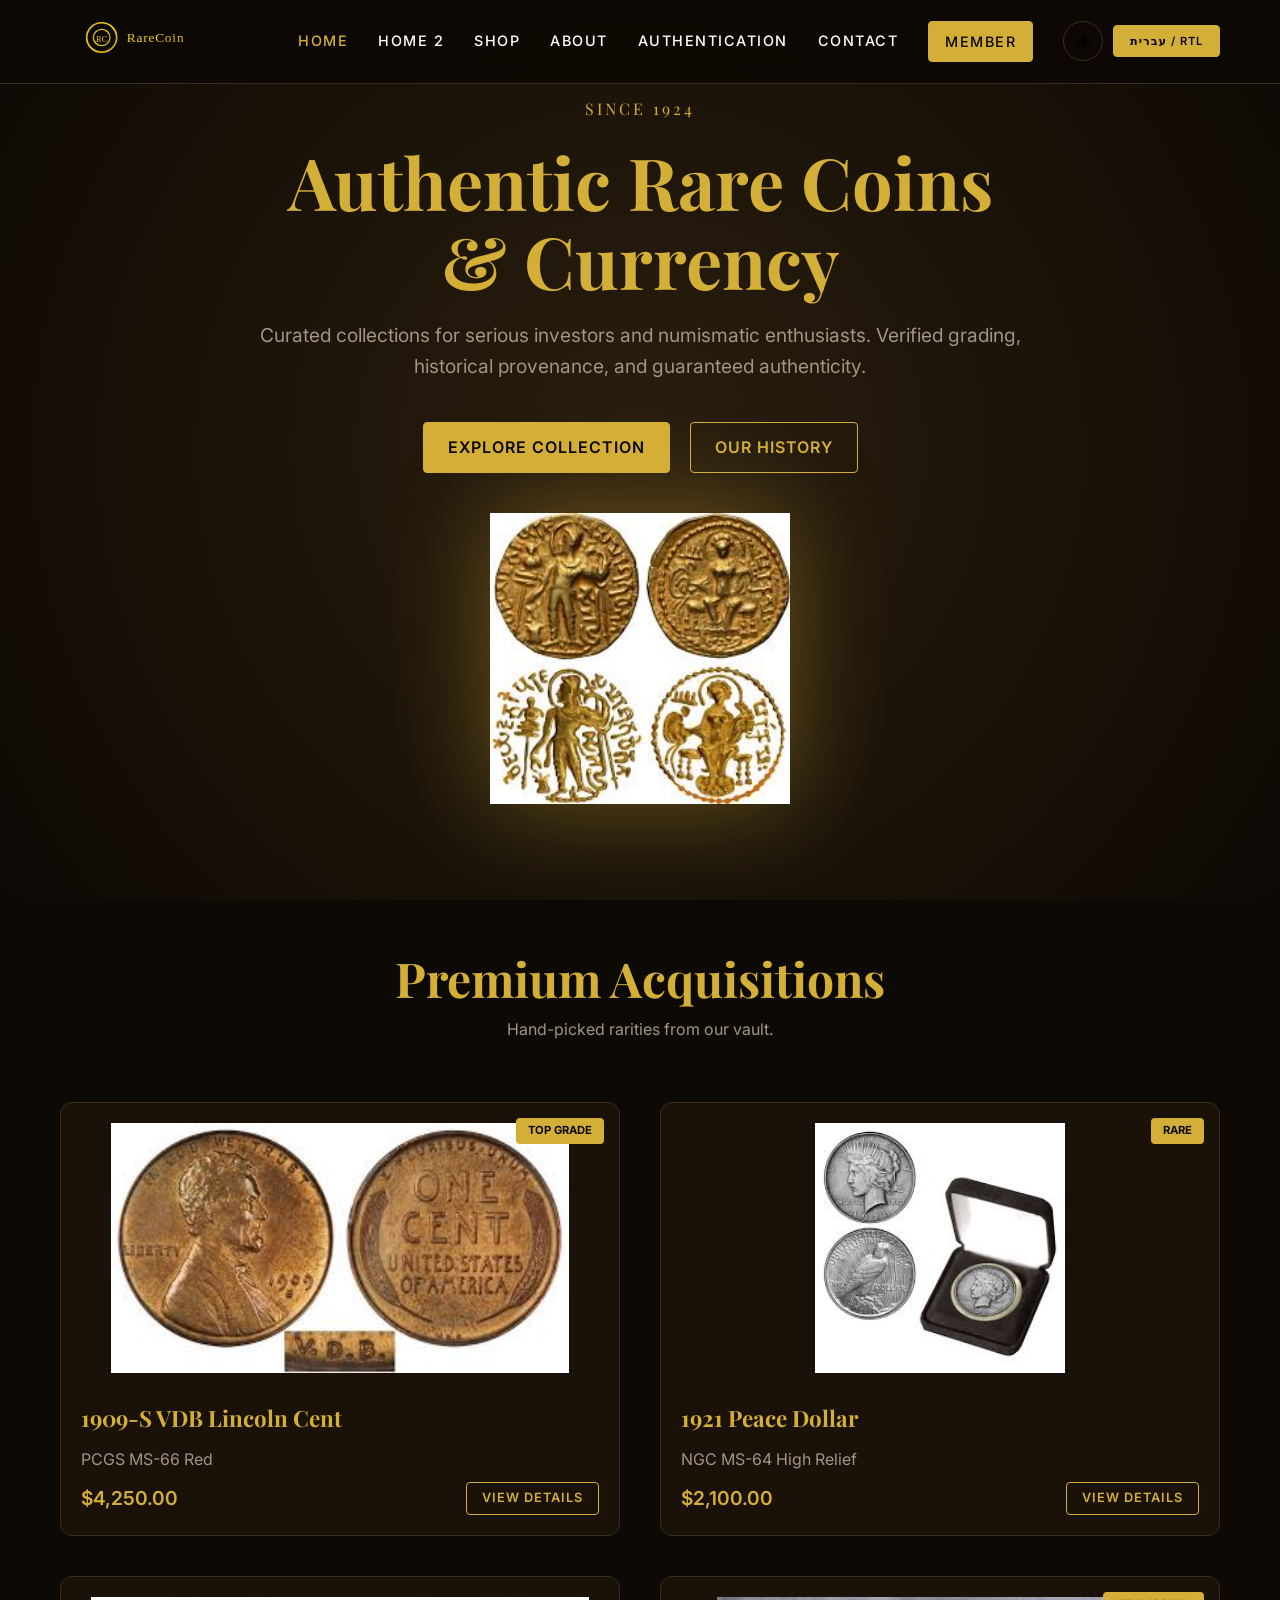
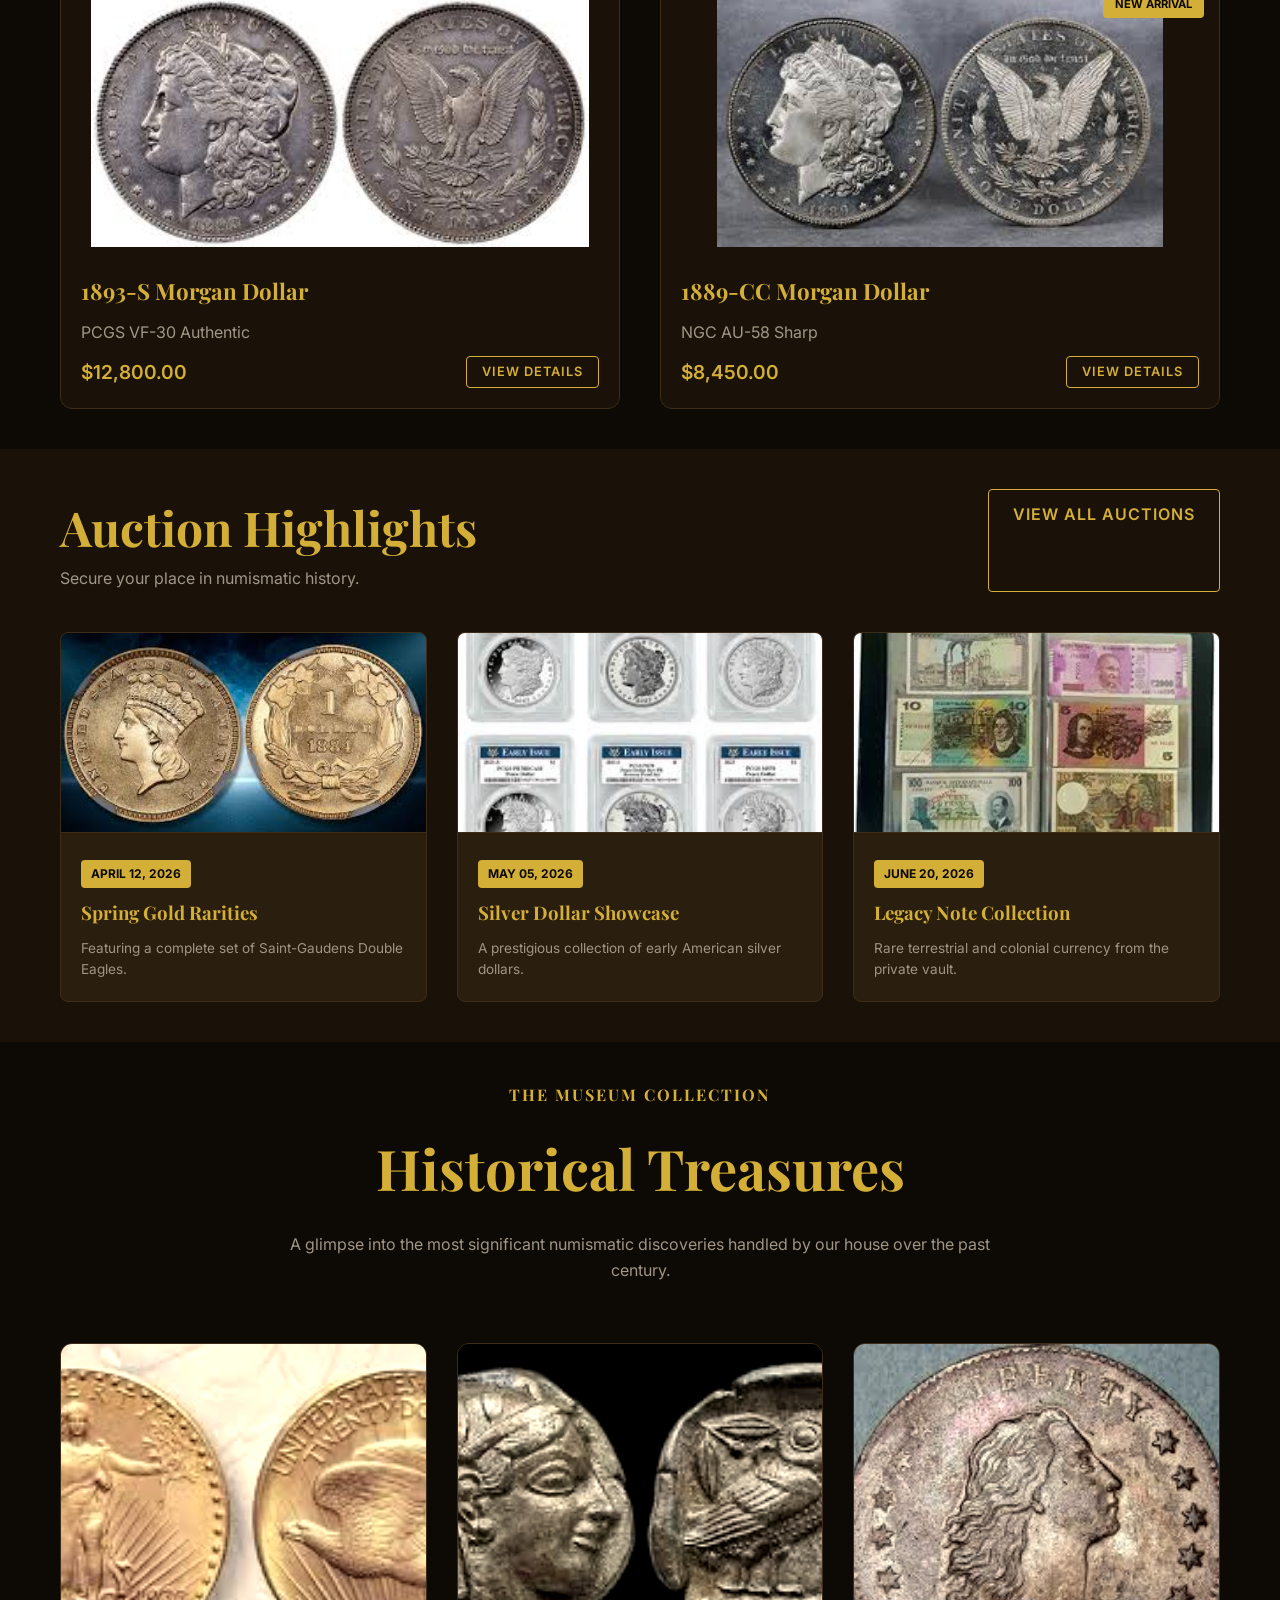
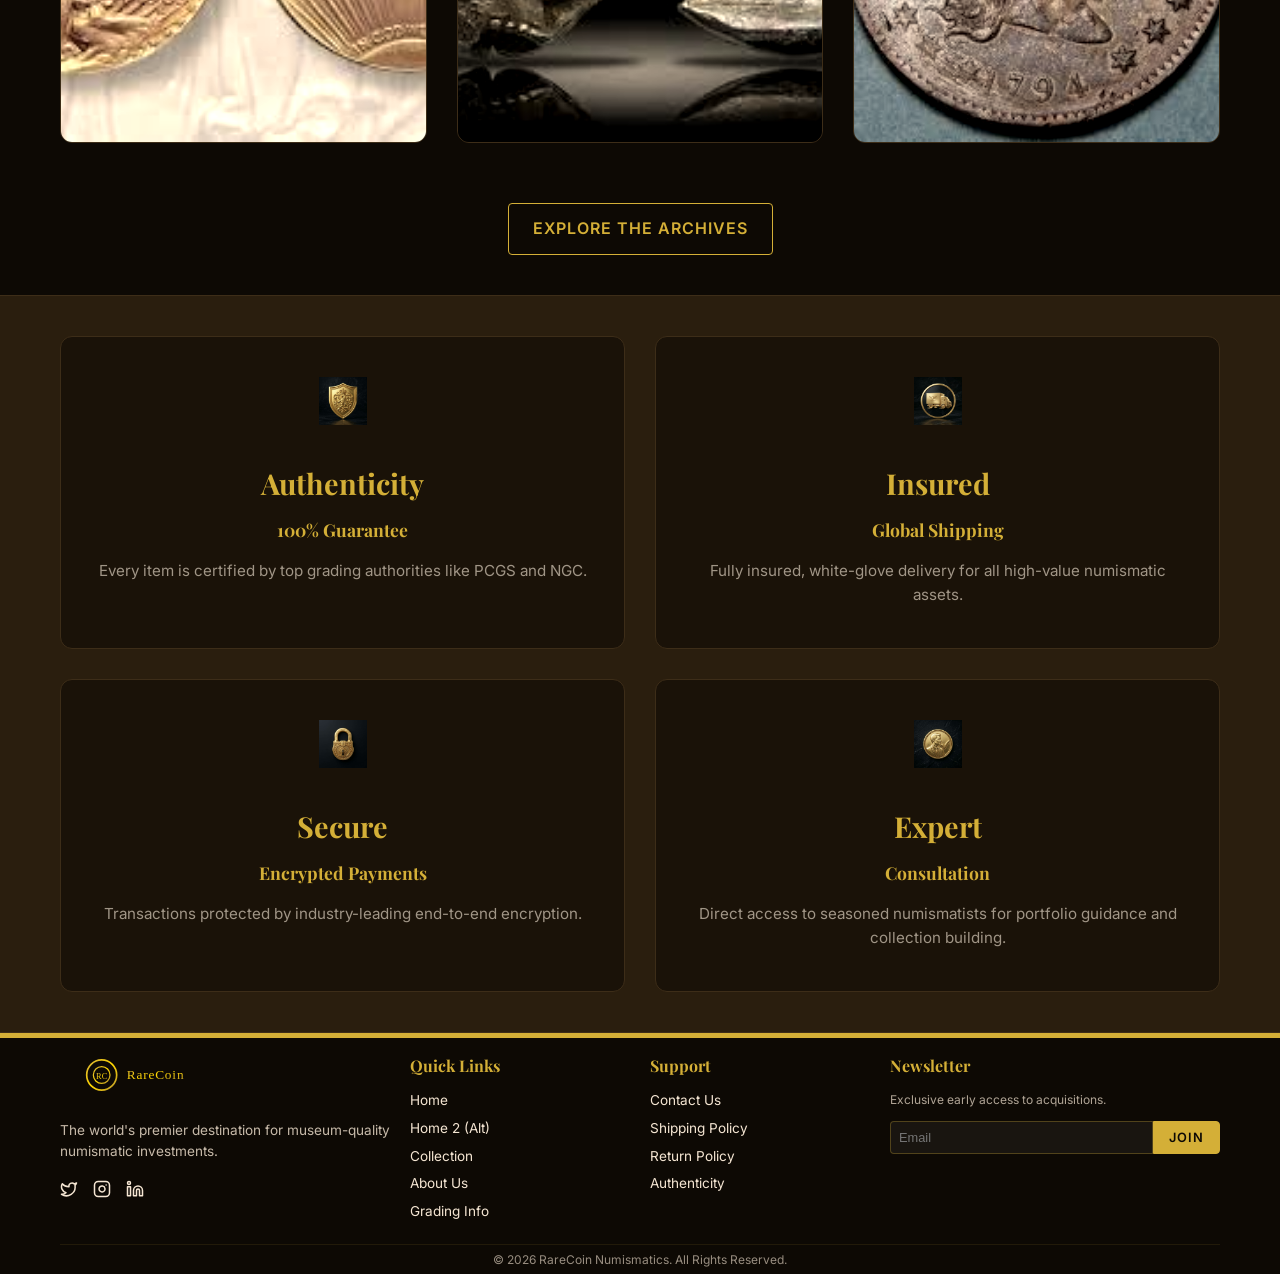
==== index.html @ 9b8c361c "images" ====
<!DOCTYPE html>
<html lang="en" dir="ltr">

<head>
    <meta charset="UTF-8">
    <meta name="viewport" content="width=device-width, initial-scale=1.0">
    <title>RareCoin - Authentic Rare Coins & Currency Dealer</title>
    <link rel="stylesheet" href="css/styles.css">
    <link rel="icon" type="image/svg+xml" href="assets/favicon.svg">
    <link rel="preconnect" href="https://fonts.googleapis.com">
    <link rel="preconnect" href="https://fonts.gstatic.com" crossorigin>
    <link
        href="https://fonts.googleapis.com/css2?family=Crimson+Pro:wght@400;600;700&family=Playfair+Display:ital,wght@0,400;0,700;1,400&family=Inter:wght@400;500;600&display=swap"
        rel="stylesheet">
</head>

<body>
    <header>
        <div class="container flex justify-between align-center">
            <button id="menu-btn" class="hamburger" aria-label="Toggle Menu">
                <span class="hamburger-line"></span>
                <span class="hamburger-line"></span>
                <span class="hamburger-line"></span>
            </button>

            <div class="logo-container">
                <a href="index.html">
                    <img src="assets/logo.svg" alt="RareCoin Logo" width="150">
                </a>
            </div>

            <nav>
                <ul class="nav-links flex align-center">
                    <li><a href="index.html" class="active">Home</a></li>
                    <li><a href="index2.html">Home 2</a></li>
                    <li><a href="shop.html">Shop</a></li>
                    <li><a href="about.html">About</a></li>
                    <li><a href="grading.html">Authentication</a></li>
                    <li><a href="contact.html">Contact</a></li>
                    <li><a href="auth.html" class="btn btn-primary" style="padding: 8px 16px;">Member</a></li>
                    <li class="flex align-center gap-10">
                        <button id="theme-toggle" class="theme-toggle-btn">☀️</button>
                        <button id="rtl-toggle" class="btn btn-primary"
                            style="padding: 8px 16px; font-size: 0.7rem;">RTL</button>
                    </li>
                </ul>
            </nav>
        </div>
    </header>

    <main>
        <!-- Hero Section -->
        <section class="hero section-padding">
            <div class="container flex-column align-center">
                <div class="hero-content fade-in">
                    <h4 class="serif"
                        style="color: var(--primary-color); letter-spacing: 3px; font-weight: 400; margin-bottom: 20px;">
                        SINCE 1924</h4>
                    <h1>Authentic Rare Coins <br>& Currency</h1>
                    <p>Curated collections for serious investors and numismatic enthusiasts. Verified grading,
                        historical provenance, and guaranteed authenticity.</p>
                    <div class="flex gap-20 justify-center">
                        <a href="shop.html" class="btn btn-primary">Explore Collection</a>
                        <a href="about.html" class="btn btn-outline" style="margin-left: 0;">Our History</a>
                    </div>
                </div>
                <!-- Hero image moved or styled as centered if needed, currently stacked by flex-column -->
                <div class="hero-image fade-in" style="animation-delay: 0.2s; width: 100%; margin-top: 40px;">
                    <img src="assets/Rare Gold Coin.jfif" alt="Rare Gold Coin"
                        style="width: 300px; max-width: 80%; height: auto; filter: drop-shadow(0 0 50px rgba(212, 175, 55, 0.4)); margin: 0 auto;">
                </div>
            </div>
        </section>

        <!-- Featured Section -->
        <section class="featured section-padding">
            <div class="container">
                <div class="text-center" style="margin-bottom: 60px;">
                    <h2 style="font-size: 3rem;">Premium Acquisitions</h2>
                    <p style="color: var(--text-muted);">Hand-picked rarities from our vault.</p>
                </div>

                <div class="product-grid grid-2x2">
                    <!-- Featured Product 1 -->
                    <div class="product-card">
                        <span class="product-badge">Top Grade</span>
                        <img src="assets/1909-S VDB Lincoln Cent.jfif" alt="1909-S VDB Lincoln Cent">
                        <div class="product-info">
                            <h3>1909-S VDB Lincoln Cent</h3>
                            <p style="color: var(--text-muted); margin-bottom: 10px;">PCGS MS-66 Red</p>
                            <div class="flex justify-between align-center">
                                <span class="product-price">$4,250.00</span>
                                <a href="product.html" class="btn btn-outline"
                                    style="padding: 5px 15px; font-size: 0.8rem;">View Details</a>
                            </div>
                        </div>
                    </div>
                    <!-- Featured Product 2 -->
                    <div class="product-card">
                        <span class="product-badge">Rare</span>
                        <img src="assets/1921 High Relief Peace Dollar.jfif" alt="1921 High Relief Peace Dollar">
                        <div class="product-info">
                            <h3>1921 Peace Dollar</h3>
                            <p style="color: var(--text-muted); margin-bottom: 10px;">NGC MS-64 High Relief</p>
                            <div class="flex justify-between align-center">
                                <span class="product-price">$2,100.00</span>
                                <a href="product.html" class="btn btn-outline"
                                    style="padding: 5px 15px; font-size: 0.8rem;">View Details</a>
                            </div>
                        </div>
                    </div>
                    <!-- Featured Product 3 -->
                    <div class="product-card">
                        <img src="assets/1893-S Morgan Dollar.jfif" alt="1893-S Morgan Silver Dollar">
                        <div class="product-info">
                            <h3>1893-S Morgan Dollar</h3>
                            <p style="color: var(--text-muted); margin-bottom: 10px;">PCGS VF-30 Authentic</p>
                            <div class="flex justify-between align-center">
                                <span class="product-price">$12,800.00</span>
                                <a href="product.html" class="btn btn-outline"
                                    style="padding: 5px 15px; font-size: 0.8rem;">View Details</a>
                            </div>
                        </div>
                    </div>
                    <!-- Featured Product 4 -->
                    <div class="product-card">
                        <span class="product-badge">New Arrival</span>
                        <img src="assets/1889-CC Morgan Dollar.jfif" alt="1889-CC Morgan Dollar">
                        <div class="product-info">
                            <h3>1889-CC Morgan Dollar</h3>
                            <p style="color: var(--text-muted); margin-bottom: 10px;">NGC AU-58 Sharp</p>
                            <div class="flex justify-between align-center">
                                <span class="product-price">$8,450.00</span>
                                <a href="product.html" class="btn btn-outline"
                                    style="padding: 5px 15px; font-size: 0.8rem;">View Details</a>
                            </div>
                        </div>
                    </div>
                </div>
            </div>
        </section>

        <!-- Auctions Section -->
        <section class="auctions section-padding" style="background: var(--surface-color);">
            <div class="container">
                <div class="flex justify-between align-end" style="margin-bottom: 40px;">
                    <div>
                        <h2 style="font-size: 3rem;">Auction Highlights</h2>
                        <p style="color: var(--text-muted);">Secure your place in numismatic history.</p>
                    </div>
                    <a href="#" class="btn btn-outline">View All Auctions</a>
                </div>

                <div class="auction-grid">
                    <div class="auction-card">
                        <img src="assets/Spring Gold Rarities.jfif" alt="Spring Gold Rarities" class="auction-image">
                        <div class="auction-content">
                            <span class="auction-date">APRIL 12, 2026</span>
                            <h3 class="serif">Spring Gold Rarities</h3>
                            <p style="color: var(--text-muted); font-size: 0.85rem; margin-top: 10px;">Featuring a
                                complete set of Saint-Gaudens Double Eagles.</p>
                        </div>
                    </div>
                    <div class="auction-card">
                        <img src="assets/Silver Dollar Showcase.jfif" alt="Silver Dollar Showcase"
                            class="auction-image">
                        <div class="auction-content">
                            <span class="auction-date">MAY 05, 2026</span>
                            <h3 class="serif">Silver Dollar Showcase</h3>
                            <p style="color: var(--text-muted); font-size: 0.85rem; margin-top: 10px;">A prestigious
                                collection of early American silver dollars.</p>
                        </div>
                    </div>
                    <div class="auction-card">
                        <img src="assets/Legacy Note Collection.jfif" alt="Legacy Note Collection"
                            class="auction-image">
                        <div class="auction-content">
                            <span class="auction-date">JUNE 20, 2026</span>
                            <h3 class="serif">Legacy Note Collection</h3>
                            <p style="color: var(--text-muted); font-size: 0.85rem; margin-top: 10px;">Rare terrestrial
                                and colonial currency from the private vault.</p>
                        </div>
                    </div>
                </div>
            </div>
        </section>

        <!-- Museum Gallery Section -->
        <section class="gallery section-padding" style="background: var(--bg-color);">
            <div class="container">
                <div class="text-center" style="margin-bottom: 60px;">
                    <h4 class="serif" style="color: var(--primary-color); letter-spacing: 2px; margin-bottom: 15px;">THE
                        MUSEUM COLLECTION</h4>
                    <h2 style="font-size: 3.5rem; margin-bottom: 20px;">Historical Treasures</h2>
                    <p style="color: var(--text-muted); max-width: 700px; margin: 0 auto; line-height: 1.6;">A glimpse
                        into the most significant numismatic discoveries handled by our house over the past century.</p>
                </div>

                <div class="gallery-grid">
                    <!-- Gallery Item 1 -->
                    <div class="gallery-item">
                        <img src="assets/1933 Saint-Gaudens Double Eagle.jfif" alt="1933 Saint-Gaudens Double Eagle">
                        <div class="gallery-overlay">
                            <div class="gallery-content">
                                <h3>1933 St. Gaudens</h3>
                                <p>The world's most valuable coin, a symbol of American numismatic history and rarity.
                                </p>
                            </div>
                        </div>
                    </div>

                    <!-- Gallery Item 2 -->
                    <div class="gallery-item">
                        <img src="assets/Ancient Attic Owl.jfif" alt="Athens Owl Tetradrachm">
                        <div class="gallery-overlay">
                            <div class="gallery-content">
                                <h3>Ancient Attic Owl</h3>
                                <p>Circa 440 BC. A magnificent specimen of classical Athenian silver coinage.</p>
                            </div>
                        </div>
                    </div>

                    <!-- Gallery Item 3 -->
                    <div class="gallery-item">
                        <img src="assets/1794 Flowing Hair.jfif" alt="1794 Flowing Hair Dollar">
                        <div class="gallery-overlay">
                            <div class="gallery-content">
                                <h3>1794 Flowing Hair</h3>
                                <p>The first dollar coin issued by the United States federal government.</p>
                            </div>
                        </div>
                    </div>
                </div>

                <div class="text-center" style="margin-top: 60px;">
                    <a href="shop.html" class="btn btn-outline">Explore the Archives</a>
                </div>
            </div>
        </section>

        <!-- Trust Section - Modernized & Responsive -->
        <section class="trust section-padding"
            style="background: var(--surface-light); border-top: 1px solid var(--border-color); border-bottom: 1px solid var(--border-color);">
            <div class="container">
                <div class="trust-grid-container">
                    <!-- Authenticity -->
                    <div class="trust-item text-center"
                        style="padding: 40px 30px; background: var(--surface-color); border-radius: 12px; border: 1px solid var(--border-color); transition: var(--transition);">
                        <div class="trust-icon" style="margin-bottom: 25px; color: var(--primary-color);">
                            <img src="assets/icons/trust_auth.png" alt="Authenticity" class="icon-img icon-trust">
                        </div>
                        <h3 class="serif" style="font-size: 1.8rem; margin-bottom: 10px;">Authenticity</h3>
                        <h4 style="color: var(--primary-color); font-size: 1.1rem; margin-bottom: 15px;">100% Guarantee
                        </h4>
                        <p style="color: var(--text-muted); font-size: 0.95rem; line-height: 1.6;">Every item is
                            certified by
                            top grading authorities like PCGS and NGC.</p>
                    </div>

                    <!-- Insured Shipping -->
                    <div class="trust-item text-center"
                        style="padding: 40px 30px; background: var(--surface-color); border-radius: 12px; border: 1px solid var(--border-color); transition: var(--transition);">
                        <div class="trust-icon" style="margin-bottom: 25px; color: var(--primary-color);">
                            <img src="assets/icons/trust_shipping.png" alt="Insured Shipping"
                                class="icon-img icon-trust">
                        </div>
                        <h3 class="serif" style="font-size: 1.8rem; margin-bottom: 10px;">Insured</h3>
                        <h4 style="color: var(--primary-color); font-size: 1.1rem; margin-bottom: 15px;">Global Shipping
                        </h4>
                        <p style="color: var(--text-muted); font-size: 0.95rem; line-height: 1.6;">Fully insured,
                            white-glove
                            delivery for all high-value numismatic assets.</p>
                    </div>

                    <!-- Secure Payments -->
                    <div class="trust-item text-center"
                        style="padding: 40px 30px; background: var(--surface-color); border-radius: 12px; border: 1px solid var(--border-color); transition: var(--transition);">
                        <div class="trust-icon" style="margin-bottom: 25px; color: var(--primary-color);">
                            <img src="assets/icons/trust_secure.png" alt="Secure Payments" class="icon-img icon-trust">
                        </div>
                        <h3 class="serif" style="font-size: 1.8rem; margin-bottom: 10px;">Secure</h3>
                        <h4 style="color: var(--primary-color); font-size: 1.1rem; margin-bottom: 15px;">Encrypted
                            Payments</h4>
                        <p style="color: var(--text-muted); font-size: 0.95rem; line-height: 1.6;">Transactions
                            protected by
                            industry-leading end-to-end encryption.</p>
                    </div>

                    <!-- Expert Consultation -->
                    <div class="trust-item text-center"
                        style="padding: 40px 30px; background: var(--surface-color); border-radius: 12px; border: 1px solid var(--border-color); transition: var(--transition);">
                        <div class="trust-icon" style="margin-bottom: 25px; color: var(--primary-color);">
                            <img src="assets/icons/trust_expert.png" alt="Expert Consultation"
                                class="icon-img icon-trust">
                        </div>
                        <h3 class="serif" style="font-size: 1.8rem; margin-bottom: 10px;">Expert</h3>
                        <h4 style="color: var(--primary-color); font-size: 1.1rem; margin-bottom: 15px;">Consultation
                        </h4>
                        <p style="color: var(--text-muted); font-size: 0.95rem; line-height: 1.6;">Direct access to
                            seasoned
                            numismatists for portfolio guidance and collection building.</p>
                    </div>
                </div>
            </div>
            <style>
                .trust-grid-container {
                    display: grid;
                    grid-template-columns: repeat(2, 1fr);
                    gap: 30px;
                }

                @media (max-width: 768px) {
                    .trust-grid-container {
                        grid-template-columns: 1fr;
                    }
                }

                .trust-item:hover {
                    transform: translateY(-10px);
                    border-color: var(--primary-color);
                    box-shadow: 0 15px 40px rgba(0, 0, 0, 0.5);
                }

                .trust-icon svg {
                    filter: drop-shadow(0 0 10px var(--primary-glow));
                }
            </style>
        </section>
    </main>

    <footer>
        <div class="container">
            <div class="footer-grid">
                <div class="footer-info">
                    <img src="assets/logo.svg" alt="RareCoin Logo" width="120" style="margin-bottom: 15px;">
                    <p style="color: #f5e6d3; font-size: 0.85rem; opacity: 0.8; line-height: 1.5;">The world's premier
                        destination for museum-quality numismatic investments.</p>
                    <div class="social-links">
                        <a href="#" title="Twitter"><svg width="18" height="18" viewBox="0 0 24 24" fill="none"
                                stroke="currentColor" stroke-width="2" stroke-linecap="round" stroke-linejoin="round">
                                <path
                                    d="M22 4s-.7 2.1-2 3.4c1.6 10-9.4 17.3-18 11.6 2.2.1 4.4-.6 6-2C3 15.5.5 9.6 3 5c2.2 2.6 5.6 4.1 9 4-.9-4.2 4-6.6 7-3.8 1.1 0 3-1.2 3-1.2z" />
                            </svg></a>
                        <a href="#" title="Instagram"><svg width="18" height="18" viewBox="0 0 24 24" fill="none"
                                stroke="currentColor" stroke-width="2" stroke-linecap="round" stroke-linejoin="round">
                                <rect x="2" y="2" width="20" height="20" rx="5" ry="5" />
                                <path d="M16 11.37A4 4 0 1 1 12.63 8 4 4 0 0 1 16 11.37z" />
                                <line x1="17.5" y1="6.5" x2="17.51" y2="6.5" />
                            </svg></a>
                        <a href="#" title="LinkedIn"><svg width="18" height="18" viewBox="0 0 24 24" fill="none"
                                stroke="currentColor" stroke-width="2" stroke-linecap="round" stroke-linejoin="round">
                                <path
                                    d="M16 8a6 6 0 0 1 6 6v7h-4v-7a2 2 0 0 0-2-2 2 2 0 0 0-2 2v7h-4v-7a6 6 0 0 1 6-6z" />
                                <rect x="2" y="9" width="4" height="12" />
                                <circle cx="4" cy="4" r="2" />
                            </svg></a>
                    </div>
                </div>
                <div class="footer-links">
                    <h4>Quick Links</h4>
                    <ul>
                        <li><a href="index.html">Home</a></li>
                        <li><a href="index2.html">Home 2 (Alt)</a></li>
                        <li><a href="shop.html">Collection</a></li>
                        <li><a href="about.html">About Us</a></li>
                        <li><a href="grading.html">Grading Info</a></li>
                    </ul>
                </div>
                <div class="footer-links">
                    <h4>Support</h4>
                    <ul>
                        <li><a href="contact.html">Contact Us</a></li>
                        <li><a href="policies.html">Shipping Policy</a></li>
                        <li><a href="policies.html">Return Policy</a></li>
                        <li><a href="policies.html">Authenticity</a></li>
                    </ul>
                </div>
                <div class="footer-links">
                    <h4>Newsletter</h4>
                    <p style="color: #f5e6d3; font-size: 0.75rem; opacity: 0.7; margin-bottom: 12px;">Exclusive early
                        access to acquisitions.</p>
                    <div class="flex">
                        <input type="email" placeholder="Email"
                            style="background: rgba(255,255,255,0.05); border: 1px solid rgba(212, 175, 55, 0.3); padding: 8px; color: #fff; border-radius: 4px 0 0 4px; width: 100%; font-size: 0.8rem;">
                        <button class="btn btn-primary"
                            style="border-radius: 0 4px 4px 0; padding: 8px 15px; font-size: 0.8rem;">Join</button>
                    </div>
                </div>
            </div>
            <div class="footer-bottom text-center">
                <p>&copy; 2026 RareCoin Numismatics. All Rights Reserved.</p>
            </div>
        </div>
    </footer>

    <button id="back-to-top" title="Back to Top">
        <svg width="24" height="24" viewBox="0 0 24 24" fill="none" stroke="currentColor" stroke-width="2"
            stroke-linecap="round" stroke-linejoin="round">
            <path d="M18 15l-6-6-6 6" />
        </svg>
    </button>

    <script src="js/main.js"></script>
</body>

</html>

</html>
---- css/styles.css ----
:root {
    --primary-color: #d4af37;
    /* Gold */
    --primary-glow: rgba(212, 175, 55, 0.3);
    --secondary-color: #f5e6d3;
    /* Parchment */
    --accent-color: #8b6d2e;

    --font-serif: 'Playfair Display', Georgia, serif;
    --font-sans: 'Inter', system-ui, -apple-system, sans-serif;

    --transition: 0.3s cubic-bezier(0.4, 0, 0.2, 1);

    /* Dark Theme (Default) */
    --bg-color: #0d0904;
    --surface-color: #1a1208;
    --surface-light: #2a1e0e;
    --text-color: #f5e6d3;
    --text-muted: #a09586;
    --border-color: #3d2d18;
}

[data-theme="light"] {
    --bg-color: #fdfaf5;
    --surface-color: #ffffff;
    --surface-light: #f0ece2;
    --text-color: #1a1208;
    --text-muted: #555555;
    --border-color: #d1cfc7;
}

* {
    margin: 0;
    padding: 0;
    box-sizing: border-box;
}

[dir="rtl"] {
    text-align: right;
    /* Global fallback for older alignment */
}

body {
    background-color: var(--bg-color);
    color: var(--text-color);
    font-family: var(--font-sans);
    line-height: 1.6;
    overflow-x: hidden;
}

h1,
h2,
h3,
h4,
.serif {
    font-family: var(--font-serif);
    color: var(--primary-color);
}

a {
    text-decoration: none;
    color: inherit;
    transition: var(--transition);
}

button {
    cursor: pointer;
    border: none;
    background: none;
    font-family: inherit;
}

/* Utilities */
.container {
    max-width: 1200px;
    margin: 0 auto;
    padding: 0 20px;
}

.flex {
    display: flex;
}

.flex-column {
    display: flex;
    flex-direction: column;
}

.align-center {
    align-items: center;
}

.justify-between {
    justify-content: space-between;
}

.justify-center {
    justify-content: center;
}

.text-center {
    text-align: center;
}

/* Grid Override for Experts */
.experts-grid {
    grid-template-columns: repeat(2, 1fr) !important;
    max-width: 1000px;
    margin: 0 auto;
}

@media (max-width: 768px) {
    .experts-grid {
        grid-template-columns: 1fr !important;
    }
}

.gap-10 {
    gap: 10px;
}

.gap-20 {
    gap: 20px;
}

.gap-40 {
    gap: 40px;
}

.btn {
    padding: 12px 24px;
    border-radius: 4px;
    font-weight: 600;
    display: inline-block;
    transition: var(--transition);
    text-transform: uppercase;
    letter-spacing: 1px;
}

.btn-primary {
    background-color: var(--primary-color);
    color: var(--bg-color);
    border: 1px solid var(--primary-color);
}

.btn-primary:hover {
    background-color: transparent;
    color: var(--primary-color);
    box-shadow: 0 0 15px var(--primary-glow);
}

.btn-outline {
    border: 1px solid var(--primary-color);
    color: var(--primary-color);
}

.btn-outline:hover {
    background-color: var(--primary-color);
    color: var(--bg-color);
}

.btn-outline:hover img {
    filter: brightness(0);
    /* Make gold icons dark on gold hover background */
}

.icon-img {
    height: auto;
    object-fit: contain;
    vertical-align: middle;
}

.icon-trust { width: 48px; margin-bottom: 10px; }
.icon-social { width: 20px; }
.icon-process { width: 40px; margin-bottom: 15px; }
.icon-service { width: 40px; }
.icon-check { width: 16px; margin-right: 8px; }
.icon-ui { width: 24px; }

.section-padding {
    padding: 40px 0;
}

/* Header & Nav */
header {
    padding: 10px 0;
    /* Reduced from 20px */
    position: fixed;
    top: 0;
    width: 100%;
    z-index: 1000;
    transition: var(--transition);
    background: rgba(13, 9, 4, 0.95);
    backdrop-filter: blur(10px);
    border-bottom: 1px solid var(--border-color);
}

/* Logo Consistency */
.logo-container img,
.footer-info img {
    height: 45px !important;
    /* Unified size */
    width: 150px !important;
    /* Unified size */
    object-fit: contain;
}

.nav-links {
    list-style: none;
    gap: 30px;
}

.nav-links li a.btn-primary {
    color: var(--bg-color);
    /* Matches the primary button theme */
}

.nav-links li a {
    color: #ffffff;
    /* Explicitly white for contrast against dark header */
    font-size: 0.9rem;
    font-weight: 500;
    text-transform: uppercase;
    letter-spacing: 1.5px;
}

.nav-links li a:hover,
.nav-links li a.active {
    color: var(--primary-color);
}

/* Hamburger Menu Button */
.hamburger {
    display: none;
    flex-direction: column;
    justify-content: space-between;
    width: 30px;
    height: 20px;
    background: transparent;
    border: none;
    cursor: pointer;
    padding: 0;
    z-index: 1100;
    transition: var(--transition);
}

.hamburger-line {
    width: 100%;
    height: 2px;
    background-color: var(--primary-color);
    transition: var(--transition);
    transform-origin: left center;
}

.hamburger.open .hamburger-line:nth-child(1) {
    transform: rotate(45deg);
}

.hamburger.open .hamburger-line:nth-child(2) {
    width: 0%;
    opacity: 0;
}

.hamburger.open .hamburger-line:nth-child(3) {
    transform: rotate(-45deg);
}

/* Logo Styling */
.logo-container {
    padding: 5px 0;
    transition: var(--transition);
}

/* RTL Specifics - Simplified with Logical Properties */
[dir="rtl"] .nav-links {
    flex-direction: row;
    /* Logical properties handle spacing */
}

[dir="rtl"] header .container {
    flex-direction: row;
    /* Logical properties handle spacing */
}

.logo-container {
    padding: 5px 0;
    transition: var(--transition);
    margin-inline-end: auto;
    /* Push nav to the end */
}

/* Hero Section */
.hero {
    min-height: 100vh;
    /* Changed from height: 100vh to ensure content can expand if needed */
    display: flex;
    align-items: center;
    justify-content: center;
    /* Center the container horizontally */
    background: radial-gradient(circle at center, var(--surface-light) 0%, var(--bg-color) 100%);
    position: relative;
    overflow: hidden;
    text-align: center;
    /* Default to center align text in hero */
}

.hero-content {
    flex: 1;
    z-index: 2;
    display: flex;
    flex-direction: column;
    align-items: center;
    /* Center components vertically in the column */
}

.hero-image {
    flex: 1;
    position: relative;
    z-index: 1;
    display: flex;
    justify-content: center;
}

.hero-image img {
    max-width: 90%;
    filter: drop-shadow(0 0 30px var(--primary-glow));
    animation: floating 6s ease-in-out infinite;
}

@keyframes floating {

    0%,
    100% {
        transform: translateY(0px) rotate(0deg);
    }

    50% {
        transform: translateY(-20px) rotate(5deg);
    }
}

.hero h1 {
    font-size: clamp(2.5rem, 8vw, 4.5rem);
    /* Responsive font size to prevent viewport overflow */
    line-height: 1.1;
    margin-bottom: 20px;
    width: 100%;
}

.hero p {
    font-size: 1.2rem;
    color: var(--text-muted);
    margin-bottom: 40px;
    max-width: 800px;
    margin-inline: auto;
    /* Center with logical margin */
}

/* Product Cards */
.product-grid {
    display: grid;
    grid-template-columns: repeat(2, 1fr);
    gap: 40px;
    justify-content: center;
    max-width: 1200px; /* Increased from 900px */
    margin: 0 auto;
}

@media (max-width: 768px) {
    .product-grid {
        max-width: 100% !important;
    }
}

/* Specific 2x2 grid for featured sections */
.grid-2x2 {
    grid-template-columns: repeat(2, 1fr);
    max-width: 1200px; /* Increased from 900px */
    margin: 0 auto;
}

@media (max-width: 768px) {
    .grid-2x2 {
        max-width: 100% !important;
    }
}

@media (max-width: 1024px) {
    .product-grid {
        grid-template-columns: repeat(2, 1fr);
        /* Enforce 2 columns on tablet */
    }
}

@media (max-width: 768px) {
    .product-grid {
        grid-template-columns: 1fr;
        /* 1 column on mobile */
    }
}

.product-card {
    background: var(--surface-color);
    border: 1px solid var(--border-color);
    padding: 20px;
    border-radius: 12px;
    transition: var(--transition);
    position: relative;
    overflow: hidden;
}

.product-card:hover {
    transform: translateY(-10px);
    border-color: var(--primary-color);
    box-shadow: 0 10px 30px rgba(0, 0, 0, 0.5);
}

.product-card img {
    width: 100%;
    height: 250px;
    object-fit: contain;
    margin-bottom: 20px;
    transition: var(--transition);
}

.product-card:hover img {
    transform: scale(1.1) rotate(5deg);
}

.product-badge {
    position: absolute;
    top: 15px;
    inset-inline-end: 15px;
    /* Use logical positioning */
    background: var(--primary-color);
    color: var(--bg-color);
    padding: 4px 12px;
    font-size: 0.7rem;
    font-weight: 700;
    text-transform: uppercase;
    border-radius: 4px;
}

.product-info h3 {
    margin-bottom: 10px;
    font-size: 1.4rem;
}

.product-price {
    color: var(--primary-color);
    font-weight: 600;
    font-size: 1.2rem;
}

.product-footer {
    display: flex;
    flex-direction: column;
    gap: 15px;
    margin-top: 15px;
    padding-top: 15px;
    border-top: 1px solid var(--border-color);
}

.btn-full {
    width: 100%;
    text-align: center;
}

/* Product Detail */
.product-detail-grid {
    display: grid;
    grid-template-columns: 1fr 1fr;
    gap: 60px;
    align-items: start;
}

.centered-grid {
    grid-template-columns: 1fr !important;
    text-align: center;
    max-width: 800px;
    margin: 0 auto;
}

.centered-grid .flex {
    justify-content: center;
}

.product-gallery {
    position: sticky;
    top: 140px;
}

.main-image {
    background: var(--surface-light);
    border: 1px solid var(--border-color);
    border-radius: 12px;
    padding: 40px;
    margin-bottom: 20px;
    display: flex;
    justify-content: center;
    overflow: hidden;
}

.main-image img {
    max-width: 100%;
    transition: transform 0.5s ease;
}

.main-image:hover img {
    transform: scale(1.5);
    cursor: zoom-in;
}

.thumb-grid {
    display: grid;
    grid-template-columns: repeat(4, 1fr);
    gap: 15px;
}

.thumb-item {
    background: var(--surface-color);
    border: 1px solid var(--border-color);
    border-radius: 8px;
    padding: 10px;
    cursor: pointer;
    transition: var(--transition);
}

.thumb-item:hover {
    border-color: var(--primary-color);
}

.product-meta h1 {
    font-size: 3rem;
    margin-bottom: 15px;
}

.grading-badge {
    display: inline-flex;
    align-items: center;
    gap: 10px;
    background: var(--surface-light);
    padding: 8px 16px;
    border-radius: 4px;
    border: 1px solid var(--primary-color);
    margin-bottom: 30px;
    text-align: start;
    /* Adapts to RTL */
}

.price-tag {
    font-size: 2.5rem;
    color: var(--primary-color);
    font-weight: 700;
    margin-bottom: 40px;
}

.spec-list {
    margin-bottom: 40px;
}

.spec-item {
    display: flex;
    justify-content: space-between;
    padding: 12px 0;
    border-block-end: 1px solid var(--border-color);
    /* Logical border */
}

.spec-label {
    color: var(--text-muted);
    font-weight: 500;
}

/* Forms */
.form-group {
    margin-bottom: 20px;
}

.form-group label {
    display: block;
    margin-bottom: 8px;
    font-weight: 500;
}

.form-control {
    width: 100%;
    padding: 12px 16px;
    background: var(--surface-color);
    border: 1px solid var(--border-color);
    color: var(--text-color);
    border-radius: 4px;
    font-family: inherit;
    transition: var(--transition);
}

.form-control:focus {
    outline: none;
    border-color: var(--primary-color);
    box-shadow: 0 0 0 2px var(--primary-glow);
}

/* Info Sections */
.info-card {
    background: var(--surface-color);
    padding: 40px;
    border-radius: 12px;
    border: 1px solid var(--border-color);
    height: 100%;
    text-align: center;
    /* Center align info cards */
}

/* Category Quick Links (index2.html) */
.category-quick-links {
    display: grid;
    grid-template-columns: repeat(auto-fit, minmax(150px, 1fr));
    gap: 20px;
    margin-top: 50px;
}

.quick-link-card {
    background: rgba(212, 175, 55, 0.1);
    border: 1px solid rgba(212, 175, 55, 0.3);
    padding: 20px;
    color: var(--primary-color);
    text-decoration: none;
    transition: all 0.3s ease;
    backdrop-filter: blur(5px);
}

.quick-link-card:hover {
    background: var(--primary-color);
    color: var(--bg-color);
    transform: translateY(-5px);
}

.quick-link-card:hover h4,
.quick-link-card:hover .serif {
    color: var(--bg-color) !important;
}

/* Auction Section */
.auction-grid {
    display: grid;
    grid-template-columns: repeat(3, 1fr);
    gap: 30px;
}

@media (max-width: 900px) {
    .auction-grid {
        grid-template-columns: 1fr;
    }
}

.auction-card {
    background: var(--surface-light);
    border: 1px solid var(--border-color);
    border-radius: 8px;
    overflow: hidden;
    transition: var(--transition);
}

.auction-card:hover {
    border-color: var(--primary-color);
    transform: translateY(-5px);
}

.auction-image {
    height: 200px;
    width: 100%;
    object-fit: cover;
    border-bottom: 1px solid var(--border-color);
}

.auction-content {
    padding: 20px;
}

.auction-date {
    display: inline-block;
    padding: 4px 10px;
    background: var(--primary-color);
    color: var(--bg-color);
    font-size: 0.75rem;
    font-weight: 700;
    border-radius: 4px;
    margin-bottom: 10px;
}

/* Appraisal Section */
.appraisal-split {
    display: grid;
    grid-template-columns: 1fr 1fr;
    gap: 60px;
    align-items: center;
}

@media (max-width: 768px) {
    .appraisal-split {
        grid-template-columns: 1fr;
        gap: 40px;
    }
}

.appraisal-image {
    border-radius: 12px;
    border: 1px solid var(--primary-color);
    overflow: hidden;
    box-shadow: 0 0 30px var(--primary-glow);
}

.appraisal-image img {
    width: 100%;
    display: block;
    transition: var(--transition);
}

.appraisal-image:hover img {
    transform: scale(1.05);
}

/* Values Section */
.values-grid {
    display: grid;
    grid-template-columns: repeat(3, 1fr);
    gap: 30px;
    margin-top: 50px;
}

@media (max-width: 768px) {
    .values-grid {
        grid-template-columns: 1fr;
    }
}

.value-card {
    background: var(--surface-light);
    border: 1px solid var(--border-color);
    padding: 30px;
    border-radius: 12px;
    transition: var(--transition);
}

.value-card:hover {
    border-color: var(--primary-color);
    transform: translateY(-5px);
    box-shadow: 0 10px 30px rgba(0, 0, 0, 0.3);
}

.value-icon {
    font-size: 2.5rem;
    margin-bottom: 20px;
    display: block;
}

/* CTA Section Banner */
.cta-banner {
    padding: 100px 0;
    background: linear-gradient(rgba(13, 9, 4, 0.8), rgba(13, 9, 4, 0.8)), url('https://images.unsplash.com/photo-1610375461246-83caaf203670?q=80&w=2000&auto=format&fit=crop');
    background-size: cover;
    background-position: center;
    background-attachment: fixed;
    border-top: 1px solid var(--primary-color);
    border-bottom: 1px solid var(--primary-color);
}

/* Footer */
/* Footer Redesign */
footer {
    background: #0d0904 !important;
    /* Force dark background always */
    color: #f5e6d3 !important;
    /* Force light text visibility */
    padding: 15px 0 5px;
    /* Even slimmer footer */
    border-top: 5px solid var(--primary-color) !important;
    /* User: 5px border */
    position: relative;
    z-index: 10;
}

.footer-grid {
    display: grid;
    grid-template-columns: 1.5fr 1fr 1fr 1.5fr;
    /* Custom widths for better balance */
    gap: 20px;
    margin-bottom: 15px;
}

@media (max-width: 768px) {
    .footer-grid {
        grid-template-columns: repeat(2, 1fr);
    }
}

@media (max-width: 480px) {
    .footer-grid {
        grid-template-columns: 1fr;
        text-align: center;
    }

    .social-links {
        justify-content: center;
    }
}

.footer-links ul {
    list-style: none;
    /* User: Bullets not needed */
    padding: 0;
}

.footer-links h4 {
    margin-bottom: 12px;
    color: var(--primary-color);
    font-size: 1rem;
}

.footer-links ul li {
    margin-bottom: 6px;
    font-size: 0.85rem;
}

.footer-links a {
    color: #f5e6d3 !important;
    transition: var(--transition);
}

.footer-links a:hover {
    text-decoration: underline;
    /* User requested no color change */
}

.social-links {
    display: flex;
    gap: 15px;
    margin-top: 15px;
}

.social-links a {
    font-size: 1.2rem;
    transition: transform 0.3s ease;
}

.social-links a:hover {
    transform: translateY(-3px);
    text-decoration: none;
}

.footer-bottom {
    padding-top: 5px;
    border-top: 1px solid rgba(212, 175, 55, 0.1);
    font-size: 0.75rem;
    color: rgba(245, 230, 211, 0.6);
    margin-top: 5px;
}

/* Animations */
@keyframes fadeIn {
    from {
        opacity: 0;
        transform: translateY(20px);
    }

    to {
        opacity: 1;
        transform: translateY(0);
    }
}

.fade-in {
    animation: fadeIn 0.8s ease forwards;
}

/* Museum Gallery Section */
.gallery-grid {
    display: grid;
    grid-template-columns: repeat(3, 1fr);
    gap: 30px;
    margin-top: 50px;
}

.gallery-item {
    position: relative;
    border-radius: 12px;
    overflow: hidden;
    height: 400px;
    background: var(--surface-color);
    border: 1px solid var(--border-color);
    transition: var(--transition);
}

.gallery-item img {
    width: 100%;
    height: 100%;
    object-fit: cover;
    transition: transform 0.8s ease;
    filter: sepia(0.3) contrast(1.1);
}

.gallery-overlay {
    position: absolute;
    inset: 0;
    background: linear-gradient(to top, rgba(13, 9, 4, 0.9) 0%, rgba(13, 9, 4, 0.4) 50%, transparent 100%);
    display: flex;
    flex-direction: column;
    justify-content: flex-end;
    padding: 30px;
    opacity: 0;
    transform: translateY(20px);
    transition: var(--transition);
}

.gallery-item:hover {
    border-color: var(--primary-color);
    box-shadow: 0 15px 40px rgba(0, 0, 0, 0.6);
}

.gallery-item:hover img {
    transform: scale(1.1);
}

.gallery-item:hover .gallery-overlay {
    opacity: 1;
    transform: translateY(0);
}

.gallery-content h3 {
    color: var(--primary-color);
    font-size: 1.5rem;
    margin-bottom: 8px;
}

.gallery-content p {
    color: #f5e6d3;
    font-size: 0.85rem;
    line-height: 1.5;
    opacity: 0.8;
}

@media (max-width: 992px) {
    .gallery-grid {
        grid-template-columns: repeat(2, 1fr);
    }
}

@media (max-width: 768px) {
    .gallery-grid {
        grid-template-columns: 1fr;
    }
    
    .gallery-item {
        height: 350px;
    }
}

/* Mobile Responsive */
@media (max-width: 768px) {
    .container {
        padding: 0 15px;
        max-width: 100%; /* Allow full width on mobile */
    }

    .hero h1 {
        font-size: 2rem; /* Reduced from 2.5rem for better mobile fit */
    }

    .hero p {
        font-size: 0.95rem;
    }

    .hero .flex.gap-20 {
        flex-direction: column;
        align-items: stretch;
        width: 100%;
        max-width: 300px;
        margin: 0 auto;
    }

    .hero .flex.gap-20 .btn {
        margin-left: 0 !important;
        width: 100%;
    }

    .product-detail-grid {
        grid-template-columns: 1fr;
        gap: 40px;
    }

    .product-meta h1 {
        font-size: 2rem;
    }

    .nav-links {
        display: none;
    }

    /* Mobile menu toggled by main.js */

    /* Universal mobile centering (excl. footer) */
    main h1,
    main h2,
    main h3,
    main h4,
    main p,
    main .serif,
    header h1,
    header h2,
    header h3,
    header h4,
    header p,
    .section-padding h1,
    .section-padding h2,
    .section-padding h3,
    .section-padding h4,
    .section-padding p,
    .product-info h3,
    .product-price,
    .product-info p,
    .hero-content h1,
    .hero-content p,
    .hero-content h4,
    .appraisal-info h2,
    .appraisal-info h4,
    .appraisal-info p,
    .auth-container h2,
    .auth-container p,
    .contact-info h2,
    .contact-info p {
        text-align: center !important;
    }

    /* Center flex buttons and badges on mobile */
    main .flex {
        justify-content: center !important;
    }

    /* Section Headers fix (Auctions, Upcoming Rarities) */
    .auctions .flex.justify-between,
    .upcoming-rarities .flex.justify-between {
        flex-direction: column !important;
        align-items: center !important;
        text-align: center !important;
        gap: 20px;
    }

    /* Schedule Appraisal button centering */
    .appraisal-info {
        display: flex;
        flex-direction: column;
        align-items: center;
        text-align: center;
    }

    main .hero-content p {
        margin-inline: auto !important;
        /* Center paragraph with max-width */
    }

    .appraisal-info ul {
        display: inline-block;
        text-align: left;
        /* Keep list items left-aligned but centered as a block */
        margin: 0 auto;
    }

    /* Portfolio options fix - remove fixed width */
    .portfolio-option {
        width: 100% !important;
        max-width: 100% !important;
        margin: 0 auto;
    }

    /* Shop Page Refinements */
    .shop-header h1 {
        font-size: 2.2rem !important; /* Override inline 3.5rem */
    }

    .shop-filters {
        flex-direction: column !important;
        align-items: stretch !important;
        gap: 15px !important;
    }

    .shop-filters .flex.align-center.gap-20 {
        flex-direction: column;
        align-items: stretch;
        gap: 10px;
    }

    .shop-filters select {
        width: 100% !important;
    }

    .search-box, 
    .search-box input {
        width: 100% !important;
    }

    /* Upcoming Rarities & Portfolios Grid fix */
    .upcoming-rarities .flex.gap-40,
    .investment-portfolios .flex.gap-40 {
        display: grid !important;
        grid-template-columns: 1fr !important;
        gap: 30px;
    }

    .upcoming-rarities .info-card {
        min-width: 100% !important;
        width: 100% !important;
        margin: 0 auto;
    }
}

@media (max-width: 1024px) {
    /* Auction Highlights Header - Improved Tablet Look */
    .auctions .flex.justify-between.align-end {
        align-items: center !important; /* Switch to center align for better balance */
    }
}

/* Header & Hamburger Breakpoint (1100px) */
@media (max-width: 1100px) {
    header .container {
        flex-direction: row !important;
        justify-content: space-between !important;
        align-items: center !important;
        padding: 5px 20px !important;
    }

    .logo-container {
        margin-inline: 0 !important;
        width: auto !important;
        order: 1;
        /* Logo on one side */
    }

    .hamburger {
        display: flex !important;
        order: 2;
        /* Hamburger on the other side */
    }

    .nav-links {
        display: none;
        position: fixed;
        top: 0;
        inset-inline-end: 0;
        width: 80%;
        max-width: 300px;
        height: 100vh;
        background: rgba(13, 9, 4, 0.95) !important;
        backdrop-filter: blur(10px);
        -webkit-backdrop-filter: blur(10px);
        flex-direction: column;
        justify-content: center;
        align-items: center;
        padding: 40px;
        box-shadow: -10px 0 30px rgba(0, 0, 0, 0.5);
        z-index: 1050;
        transition: var(--transition);
        border-inline-start: 1px solid rgba(212, 175, 55, 0.2);
    }

    .nav-links.active {
        display: flex;
        animation: slideInRight 0.3s ease forwards;
    }

    @keyframes slideInRight {
        from {
            transform: translateX(100%);
        }

        to {
            transform: translateX(0);
        }
    }
}

/* Auth Page Custom Styles */
.auth-page {
    min-height: 100vh;
    display: flex;
    flex-direction: column;
    justify-content: center;
    align-items: center;
    background: var(--bg-color);
    padding: 40px 20px;
}

.auth-container {
    width: 100%;
    max-width: 450px;
    background: var(--surface-color);
    padding: 40px;
    border-radius: 12px;
    border: 1px solid var(--border-color);
    box-shadow: 0 10px 40px rgba(0, 0, 0, 0.3);
}

.auth-toggle {
    display: flex;
    justify-content: center;
    gap: 30px;
    margin-bottom: 30px;
}

.auth-toggle-btn {
    background: none;
    border: none;
    color: var(--text-muted);
    font-family: var(--font-serif);
    font-size: 1.5rem;
    cursor: pointer;
    transition: var(--transition);
    padding-bottom: 5px;
    border-bottom: 2px solid transparent;
}

.auth-toggle-btn.active {
    color: var(--primary-color);
    border-bottom-color: var(--primary-color);
}

.auth-form p a {
    color: var(--primary-color);
    font-weight: 600;
    text-decoration: none;
    transition: var(--transition);
}

.auth-form p a:hover {
    text-decoration: underline;
    opacity: 0.8;
}


.auth-form {
    display: none;
}

.auth-form.active {
    display: block;
    animation: fadeIn 0.5s ease forwards;
}

.back-to-home {
    position: fixed;
    top: 20px;
    inset-inline-start: 20px;
    /* Logical positioning */
    display: flex;
    align-items: center;
    gap: 8px;
    color: var(--primary-color);
    font-weight: 500;
    z-index: 100;
}

/* Theme Toggle Button */
.theme-toggle-btn {
    font-size: 1.2rem;
    padding: 5px;
    border-radius: 50%;
    border: 1px solid var(--border-color);
    width: 40px;
    height: 40px;
    display: flex;
    align-items: center;
    justify-content: center;
    transition: var(--transition);
}

.theme-toggle-btn:hover {
    border-color: var(--primary-color);
    background: rgba(212, 175, 55, 0.1);
}

/* Back to Top Button */
#back-to-top {
    position: fixed;
    bottom: 30px;
    inset-inline-end: 30px;
    /* Logical positioning */
    width: 50px;
    height: 50px;
    background: var(--primary-color);
    color: var(--bg-color);
    border-radius: 50%;
    display: flex;
    align-items: center;
    justify-content: center;
    box-shadow: 0 4px 15px rgba(0, 0, 0, 0.3);
    cursor: pointer;
    z-index: 1001;
    opacity: 0;
    visibility: hidden;
    transition: all 0.3s ease;
    border: 1px solid var(--primary-color);
}

#back-to-top.visible {
    opacity: 1;
    visibility: visible;
}

#back-to-top:hover {
    background: var(--bg-color);
    color: var(--primary-color);
    transform: translateY(-5px);
}

/* Hero v2 Components (index2.html) */
.hero-v2 {
    height: 100vh;
    display: flex;
    align-items: center;
    justify-content: center;
    text-align: center;
    background: linear-gradient(rgba(13, 9, 4, 0.8), rgba(13, 9, 4, 0.8)), url('../assets/Legacy Note Collection.jfif');
    background-size: cover;
    background-position: center;
    position: relative;
    overflow: hidden;
}

.hero-v2-content {
    z-index: 2;
    max-width: 800px;
}

.scroll-indicator {
    position: absolute;
    bottom: 30px;
    left: 50%;
    transform: translateX(-50%);
    animation: bounce 2s infinite;
}

@keyframes bounce {

    0%,
    20%,
    50%,
    80%,
    100% {
        transform: translateY(0) translateX(-50%);
    }

    40% {
        transform: translateY(-10px) translateX(-50%);
    }

    60% {
        transform: translateY(-5px) translateX(-50%);
    }
}

/* Consignment Section */
.consignment-steps {
    display: grid;
    grid-template-columns: repeat(4, 1fr);
}

.portfolio-option {
    transition: var(--transition);
}

.portfolio-option:hover {
    transform: translateY(-10px);
    box-shadow: 0 15px 40px rgba(212, 175, 55, 0.2);
}

@media (max-width: 1024px) {
    .consignment-steps {
        grid-template-columns: repeat(2, 1fr);
    }
}

@media (max-width: 768px) {
    .consignment-steps {
        grid-template-columns: 1fr;
    }
}

.step-card {
    background: var(--surface-color);
    padding: 30px;
    border-radius: 8px;
    border-top: 3px solid var(--primary-color);
    position: relative;
    transition: var(--transition);
}

.step-card:hover {
    transform: translateY(-5px);
    background: var(--surface-light);
}

.step-number {
    font-size: 3rem;
    font-family: var(--font-serif);
    color: var(--primary-color);
    opacity: 0.2;
    position: absolute;
    top: 10px;
    right: 20px;
}

/* Research Library */
.library-grid {
    display: grid;
    grid-template-columns: repeat(auto-fit, minmax(280px, 1fr));
    gap: 25px;
}

.resource-card {
    display: flex;
    gap: 20px;
    background: var(--surface-light);
    padding: 24px;
    border-radius: 12px;
    border: 1px solid var(--border-color);
    transition: var(--transition);
}

.resource-card:hover {
    border-color: var(--primary-color);
}

.resource-icon {
    width: 50px;
    height: 50px;
    background: var(--primary-color);
    color: var(--bg-color);
    border-radius: 8px;
    display: flex;
    align-items: center;
    justify-content: center;
    flex-shrink: 0;
}

/* VIP Acquisition */
.vip-banner {
    background: linear-gradient(rgba(13, 9, 4, 0.9), rgba(13, 9, 4, 0.9)), url('https://images.unsplash.com/photo-1590283603385-17ffb3a7f29f?auto=format&fit=crop&q=80&w=2000');
    background-size: cover;
    background-attachment: fixed;
    padding: 100px 0;
    text-align: center;
    border-left: 2px solid var(--primary-color);
}

/* Vault Security */
.vault-features {
    display: grid;
    grid-template-columns: 1fr 1fr;
    gap: 50px;
    align-items: center;
}

@media (max-width: 768px) {
    .vault-features {
        grid-template-columns: 1fr;
    }
}

.vault-graphic {
    background: radial-gradient(circle at center, var(--accent-color) 0%, transparent 70%);
    border-radius: 50%;
    padding: 50px;
    display: flex;
    justify-content: center;
}

/* --- Grading Page Enhancements --- */

.grading-hero {
    height: 80vh;
    display: flex;
    align-items: center;
    justify-content: center;
    text-align: center;
    background: linear-gradient(rgba(13, 9, 4, 0.7), rgba(13, 9, 4, 0.7)), url('../assets/grading_hero_bg.png');
    background-size: cover;
    background-position: center;
    background-attachment: fixed;
    position: relative;
    border-bottom: 2px solid var(--primary-color);
    margin-top: -120px;
    /* Offset for header padding */
}

.grading-hero-content {
    max-width: 900px;
    z-index: 2;
    padding: 20px;
}

.grading-hero h1 {
    font-size: clamp(2.5rem, 10vw, 5rem);
    margin-bottom: 20px;
    text-shadow: 0 0 20px rgba(0, 0, 0, 0.8);
}

.grading-hero p {
    font-size: 1.25rem;
    color: #ffffff;
    margin-bottom: 40px;
    opacity: 1;
}

.glass-card {
    background: rgba(26, 18, 8, 0.6) !important;
    backdrop-filter: blur(12px);
    -webkit-backdrop-filter: blur(12px);
    border: 1px solid rgba(212, 175, 55, 0.2) !important;
    transition: var(--transition);
}

.glass-card:hover {
    border-color: var(--primary-color) !important;
    transform: translateY(-5px);
    box-shadow: 0 10px 30px rgba(212, 175, 55, 0.1);
}

/* Process Journey */
.process-grid {
    display: grid;
    grid-template-columns: repeat(5, 1fr);
    gap: 20px;
    margin-top: 40px;
}

.process-step {
    text-align: center;
    position: relative;
}

.process-icon-wrapper {
    width: 80px;
    height: 80px;
    background: var(--surface-light);
    border: 1px solid var(--primary-color);
    border-radius: 50%;
    display: flex;
    align-items: center;
    justify-content: center;
    margin: 0 auto 20px;
    font-size: 2rem;
    color: var(--primary-color);
    transition: var(--transition);
    position: relative;
    z-index: 2;
}

.process-step:not(:last-child)::after {
    content: '';
    position: absolute;
    top: 40px;
    left: 100%;
    width: calc(100% - 80px);
    height: 2px;
    background: linear-gradient(to right, var(--primary-color), transparent);
    z-index: 1;
}

.process-step:hover .process-icon-wrapper {
    background: var(--primary-color);
    color: var(--bg-color);
    box-shadow: 0 0 20px var(--primary-glow);
}

.process-step h4 {
    margin-bottom: 10px;
    font-size: 1.1rem;
}

.process-step p {
    font-size: 0.85rem;
    color: #ffffff;
}

/* Enhanced Info Cards */
.info-card.enhanced {
    padding-top: 60px !important;
    position: relative;
}

.card-icon {
    position: absolute;
    top: -25px;
    left: 50%;
    transform: translateX(-50%);
    width: 60px;
    height: 60px;
    background: var(--primary-color);
    color: var(--bg-color);
    border-radius: 12px;
    display: flex;
    align-items: center;
    justify-content: center;
    font-size: 1.5rem;
    box-shadow: 0 5px 15px rgba(0, 0, 0, 0.3);
}

/* Grading Table */
.grading-table {
    width: 100%;
    border-collapse: separate;
    border-spacing: 0 10px;
}

.grading-table tr {
    transition: var(--transition);
}

.grading-table td {
    padding: 20px;
    background: var(--surface-color);
    border-top: 1px solid var(--border-color);
    border-bottom: 1px solid var(--border-color);
}

.grading-table td:first-child {
    border-left: 1px solid var(--border-color);
    border-radius: 8px 0 0 8px;
    color: var(--primary-color);
    font-weight: bold;
    font-family: var(--font-serif);
    font-size: 1.2rem;
    width: 25%;
}

.grading-table td:last-child {
    border-right: 1px solid var(--border-color);
    border-radius: 0 8px 8px 0;
}

.grading-table tr:hover td {
    border-color: var(--primary-color);
    background: var(--surface-light);
}

/* Trust Badges */
.trust-badges {
    display: flex;
    justify-content: center;
    align-items: center;
    gap: 60px;
    flex-wrap: wrap;
    opacity: 0.6;
    filter: grayscale(1);
    transition: 0.5s;
}

.trust-badges:hover {
    opacity: 1;
    filter: grayscale(0);
}

.badge-item {
    font-family: var(--font-serif);
    font-size: 1.5rem;
    font-weight: 700;
    color: var(--text-muted);
    letter-spacing: 2px;
}

@media (max-width: 900px) {
    .process-grid {
        grid-template-columns: 1fr;
        gap: 40px;
    }

    .process-step:not(:last-child)::after {
        display: none;
    }

    .process-step {
        display: flex;
        align-items: center;
        text-align: left;
        gap: 20px;
    }

    .process-icon-wrapper {
        margin: 0;
        flex-shrink: 0;
    }

    .grading-hero {
        height: auto;
        padding: 180px 0 100px;
    }
}

/* Timeline Section */
.timeline {
    position: relative;
    max-width: 1000px;
    margin: 60px auto;
    padding: 20px 0;
}

.timeline::after {
    content: '';
    position: absolute;
    width: 2px;
    background: var(--primary-color);
    top: 0;
    bottom: 0;
    left: 50%;
    margin-left: -1px;
}

.timeline-item {
    padding: 10px 40px;
    position: relative;
    background-color: inherit;
    width: 50%;
}

.timeline-item::after {
    content: '';
    position: absolute;
    width: 20px;
    height: 20px;
    right: -10px;
    background-color: var(--bg-color);
    border: 4px solid var(--primary-color);
    top: 15px;
    border-radius: 50%;
    z-index: 10;
}

.left {
    left: 0;
    text-align: right;
}

.right {
    left: 50%;
}

.right::after {
    left: -10px;
}

.timeline-content {
    padding: 20px 30px;
    background: var(--surface-color);
    position: relative;
    border-radius: 6px;
    border: 1px solid var(--border-color);
    transition: var(--transition);
}

.timeline-content:hover {
    border-color: var(--primary-color);
    transform: scale(1.02);
}

.timeline-content h3 {
    margin-top: 0;
    margin-bottom: 10px;
    color: var(--primary-color);
}

@media screen and (max-width: 768px) {
    .timeline::after {
        left: 31px;
    }

    .timeline-item {
        width: 100%;
        padding-left: 70px;
        padding-right: 25px;
        text-align: left;
    }

    .timeline-item::after {
        left: 21px;
    }

    .right {
        left: 0%;
    }
}

/* Map Section */
.map-container {
    position: relative;
    width: 100%;
    max-width: 1000px;
    margin: 40px auto;
    background: var(--surface-color);
    border: 1px solid var(--border-color);
    border-radius: 12px;
    padding: 40px;
    overflow: visible;
}

.world-map-svg {
    width: 100%;
    height: auto;
    fill: var(--surface-light);
    display: block;
}

.world-map-svg path {
    transition: fill 0.3s ease;
}

.world-map-svg path:hover {
    fill: var(--surface-light);
}

.map-marker {
    fill: var(--primary-color);
    cursor: pointer;
    transition: var(--transition);
}

.map-marker:hover {
    fill: #fff;
    filter: drop-shadow(0 0 10px var(--primary-color));
}

.marker-group {
    pointer-events: all;
}

.marker-pulse {
    animation: markerPulse 2s infinite;
    fill: var(--primary-color);
    transform-origin: center;
    pointer-events: none;
}

@keyframes markerPulse {
    0% {
        transform: scale(1);
        opacity: 0.8;
    }

    70% {
        transform: scale(2.5);
        opacity: 0;
    }

    100% {
        transform: scale(2.5);
        opacity: 0;
    }
}

.map-tooltip {
    position: fixed;
    background: rgba(26, 18, 8, 0.9);
    color: var(--primary-color);
    padding: 10px 15px;
    border-radius: 4px;
    border: 1px solid var(--primary-color);
    font-size: 0.85rem;
    pointer-events: none;
    display: none;
    z-index: 1000;
    box-shadow: 0 5px 15px rgba(0, 0, 0, 0.5);
    backdrop-filter: blur(10px);
    white-space: nowrap;
}

/* Enhanced Global Presence Section */
.city-grid {
    display: grid;
    grid-template-columns: repeat(2, 1fr);
    /* Force 2 columns */
    gap: 30px;
    margin-top: 60px;
}

.city-card {
    background: var(--surface-color);
    border: 1px solid var(--border-color);
    border-radius: 12px;
    overflow: hidden;
    transition: var(--transition);
    text-align: left;
    display: flex;
    /* Added flex for height consistency */
    flex-direction: column;
    height: 100%;
}

.city-card:hover {
    border-color: var(--primary-color);
    transform: translateY(-10px);
    box-shadow: 0 10px 30px rgba(0, 0, 0, 0.5);
}

.city-image {
    height: 220px;
    width: 100%;
    object-fit: cover;
    border-bottom: 1px solid var(--border-color);
    filter: sepia(0.2) contrast(1.1);
}

.city-info {
    padding: 30px;
    display: flex;
    /* Added flex to push content */
    flex-direction: column;
    flex-grow: 1;
    justify-content: space-between;
}

.city-info-text {
    margin-bottom: 20px;
}

.city-info h4 {
    color: var(--primary-color);
    font-size: 1.4rem;
    margin-bottom: 10px;
}

.city-info p {
    font-size: 0.95rem;
    color: var(--text-muted);
    line-height: 1.6;
}

.city-status {
    display: inline-block;
    align-self: flex-start;
    /* Align button to start but at the bottom of the flex container */
    padding: 6px 14px;
    background: rgba(212, 175, 55, 0.1);
    color: var(--primary-color);
    border: 1px solid var(--primary-color);
    font-size: 0.75rem;
    font-weight: 700;
    text-transform: uppercase;
    border-radius: 4px;
}

@media (max-width: 992px) {
    .city-grid {
        grid-template-columns: 1fr;
        /* Stack on smaller screens */
    }
}

.map-background {
    position: absolute;
    top: 50%;
    left: 50%;
    transform: translate(-50%, -50%);
    width: 120%;
    height: 120%;
    background-image: url('https://images.unsplash.com/photo-1524661135-423995f22d0b?q=80&w=2000&auto=format&fit=crop');
    background-size: cover;
    background-position: center;
    opacity: 0.08;
    z-index: 1;
    pointer-events: none;
}

/* Light Mode Adjustments for Map */
[data-theme="light"] .map-container {
    background: rgba(255, 255, 255, 0.6);
    backdrop-filter: blur(10px);
}

[data-theme="light"] .map-background {
    opacity: 0.12;
    filter: invert(1) contrast(1.2) brightness(1.1);
}

[data-theme="light"] .world-map-svg {
    fill: #e0dbcc;
}

[data-theme="light"] .map-marker {
    fill: #8b6d2e;
    filter: drop-shadow(0 0 5px rgba(139, 109, 46, 0.4));
}

[data-theme="light"] .marker-pulse {
    fill: #8b6d2e;
}

[data-theme="light"] .map-tooltip {
    background: #ffffff;
    color: #1a1208;
    border-color: #8b6d2e;
    box-shadow: 0 10px 30px rgba(0, 0, 0, 0.1);
}

[data-theme="light"] .city-status {
    background: rgba(139, 109, 46, 0.12);
    color: #8b6d2e;
    border-color: #8b6d2e;
}

[data-theme="light"] .marker-pulse {
    fill: #8b6d2e;
}

[data-theme="light"] .city-status {
    background: rgba(139, 109, 146, 0.12);
    color: #8b6d2e;
    border-color: #8b6d2e;
    box-shadow: 0 10px 30px rgba(0, 0, 0, 0.1);
}

/* Auth Pages Special Styles */
.auth-page-body {
    background: radial-gradient(circle at center, var(--surface-light) 0%, var(--bg-color) 100%);
    min-height: 100vh;
}

.auth-logo {
    margin-bottom: 30px;
    text-align: center;
    width: 100%;
}

.auth-logo img {
    height: 60px !important;
    width: 200px !important;
    object-fit: contain;
}

.social-auth {
    margin-top: 30px;
    padding-top: 25px;
    border-top: 1px solid var(--border-color);
    text-align: center;
}

.social-auth p {
    font-size: 0.8rem;
    color: var(--text-muted);
    margin-bottom: 15px;
}

.social-icons {
    display: flex;
    justify-content: center;
    gap: 20px;
}

.social-icon {
    width: 45px;
    height: 45px;
    border-radius: 50%;
    border: 1px solid var(--border-color);
    display: flex;
    align-items: center;
    justify-content: center;
    transition: var(--transition);
    background: var(--surface-color);
    color: var(--text-color);
}

.social-icon:hover {
    border-color: var(--primary-color);
    box-shadow: 0 0 10px var(--primary-glow);
    transform: translateY(-3px);
}

.social-icon svg {
    width: 20px;
    height: 20px;
    fill: currentColor;
}

/* Floating Controls */
.floating-controls {
    position: fixed;
    bottom: 30px;
    inset-inline-end: 30px;
    display: flex;
    flex-direction: column;
    gap: 15px;
    z-index: 1000;
}

.control-btn {
    width: 50px;
    height: 50px;
    border-radius: 50%;
    background: var(--surface-color);
    border: 1px solid var(--primary-color);
    color: var(--primary-color);
    display: flex;
    align-items: center;
    justify-content: center;
    font-size: 1.2rem;
    cursor: pointer;
    transition: var(--transition);
    box-shadow: 0 5px 15px rgba(0, 0, 0, 0.3);
}

.control-btn:hover {
    background: var(--primary-color);
    color: var(--bg-color);
    transform: scale(1.1);
    box-shadow: 0 0 20px var(--primary-glow);
}

[data-theme="light"] .control-btn {
    background: var(--surface-color);
    box-shadow: 0 5px 15px rgba(0, 0, 0, 0.1);
}



[data-theme="light"] .city-status {
    background: rgba(139, 109, 46, 0.12);
    color: #8b6d2e;
    border-color: #8b6d2e;
}

/* About Page Responsive Improvements */
.about-hero-h1 {
    font-size: 3.5rem;
    margin-bottom: 30px;
    line-height: 1.2;
}

.about-stats h2 {
    font-size: 2.5rem;
}

@media (max-width: 768px) {
    .about-hero-h1 {
        font-size: 2.2rem !important;
        margin-bottom: 20px;
    }

    .about-stats {
        flex-direction: column !important;
        gap: 30px !important;
        align-items: center;
    }

    .about-stats h2 {
        font-size: 2rem !important;
    }
    
    .about-stats .stat-item {
        text-align: center;
    }
}

.cta-title {
    color: #fff;
    font-size: 3rem;
    margin-bottom: 20px;
}

.cta-desc {
    color: rgba(255,255,255,0.9);
    font-size: 1.2rem;
    max-width: 700px;
    margin: 0 auto 40px;
}

@media (max-width: 768px) {
    .cta-title {
        font-size: 2rem !important;
    }

    .cta-flex {
        flex-direction: column !important;
        align-items: center;
        gap: 15px !important;
    }

    .cta-flex .btn {
        width: 100%;
        max-width: 300px;
    }
}

/* Grading Page Responsive Improvements */
.grading-services-grid {
    display: grid;
    grid-template-columns: repeat(2, 1fr);
    gap: 60px 40px;
}

.table-responsive {
    width: 100%;
    overflow-x: auto;
    -webkit-overflow-scrolling: touch;
    margin-bottom: 20px;
}

.trust-badges {
    display: flex;
    flex-wrap: wrap;
    justify-content: center;
    gap: 40px;
    padding: 20px 0;
}

.badge-item {
    font-family: var(--font-serif);
    font-size: 1.8rem;
    color: var(--primary-color);
    opacity: 0.5;
    font-weight: 700;
    transition: var(--transition);
}

.badge-item:hover {
    opacity: 1;
}

@media (max-width: 992px) {
    .grading-services-grid {
        grid-template-columns: 1fr;
        gap: 40px;
    }
}

@media (max-width: 768px) {
    .grading-hero {
        height: auto !important;
        min-height: 60vh;
        margin-top: 0 !important;
        padding: 120px 20px 60px !important;
    }

    .grading-hero h1 {
        font-size: 2.5rem !important;
    }

    .process-grid {
        grid-template-columns: 1fr !important;
        gap: 40px !important;
    }

    .process-step:not(:last-child)::after {
        display: none !important;
    }
    
    .process-step {
        margin-bottom: 20px;
    }

    .grading-table td {
        padding: 15px 10px;
        font-size: 0.9rem;
    }

    .section-padding h2.serif {
        font-size: 2.2rem !important;
    }
    
    .trust-badges {
        gap: 20px;
    }
    
    .badge-item {
        font-size: 1.2rem;
    }

    /* Fixed alignments and centering */
    .grading-hero-content {
        display: flex;
        flex-direction: column;
        align-items: center;
        text-align: center;
        width: 100%;
    }

    .grading-hero-content .flex {
        flex-direction: column !important;
        align-items: center !important;
        width: 100%;
    }

    .grading-hero-content .btn {
        width: 100%;
        max-width: 280px;
        margin-left: 0 !important;
        margin-right: 0 !important;
    }

    .process-step {
        display: flex !important;
        flex-direction: column !important;
        align-items: center !important;
        text-align: center !important;
    }

    /* Contact Page Specific Alignment Fixes */
    .city-info {
        align-items: center !important;
        text-align: center !important;
    }

    .city-status {
        align-self: center !important;
    }

    .form-group label {
        text-align: left !important;
        display: block !important;
        width: 100% !important;
    }
}
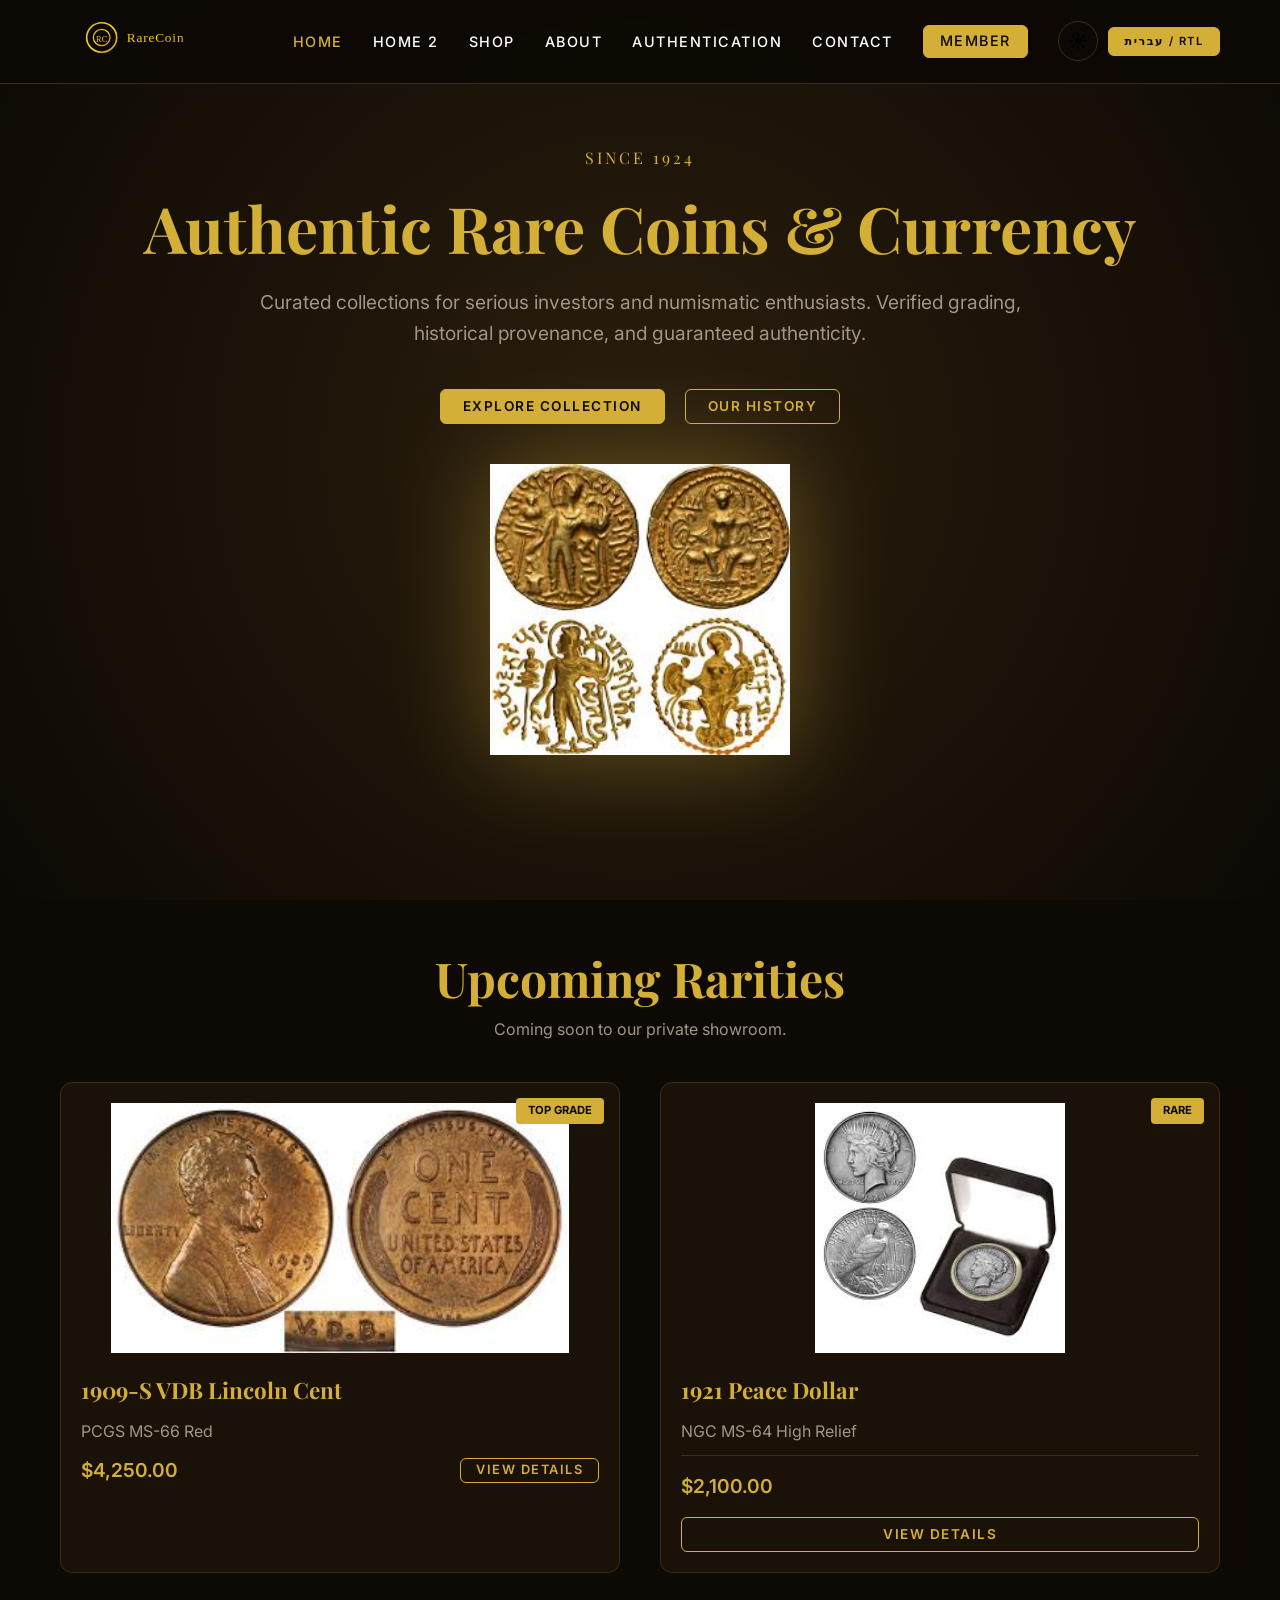
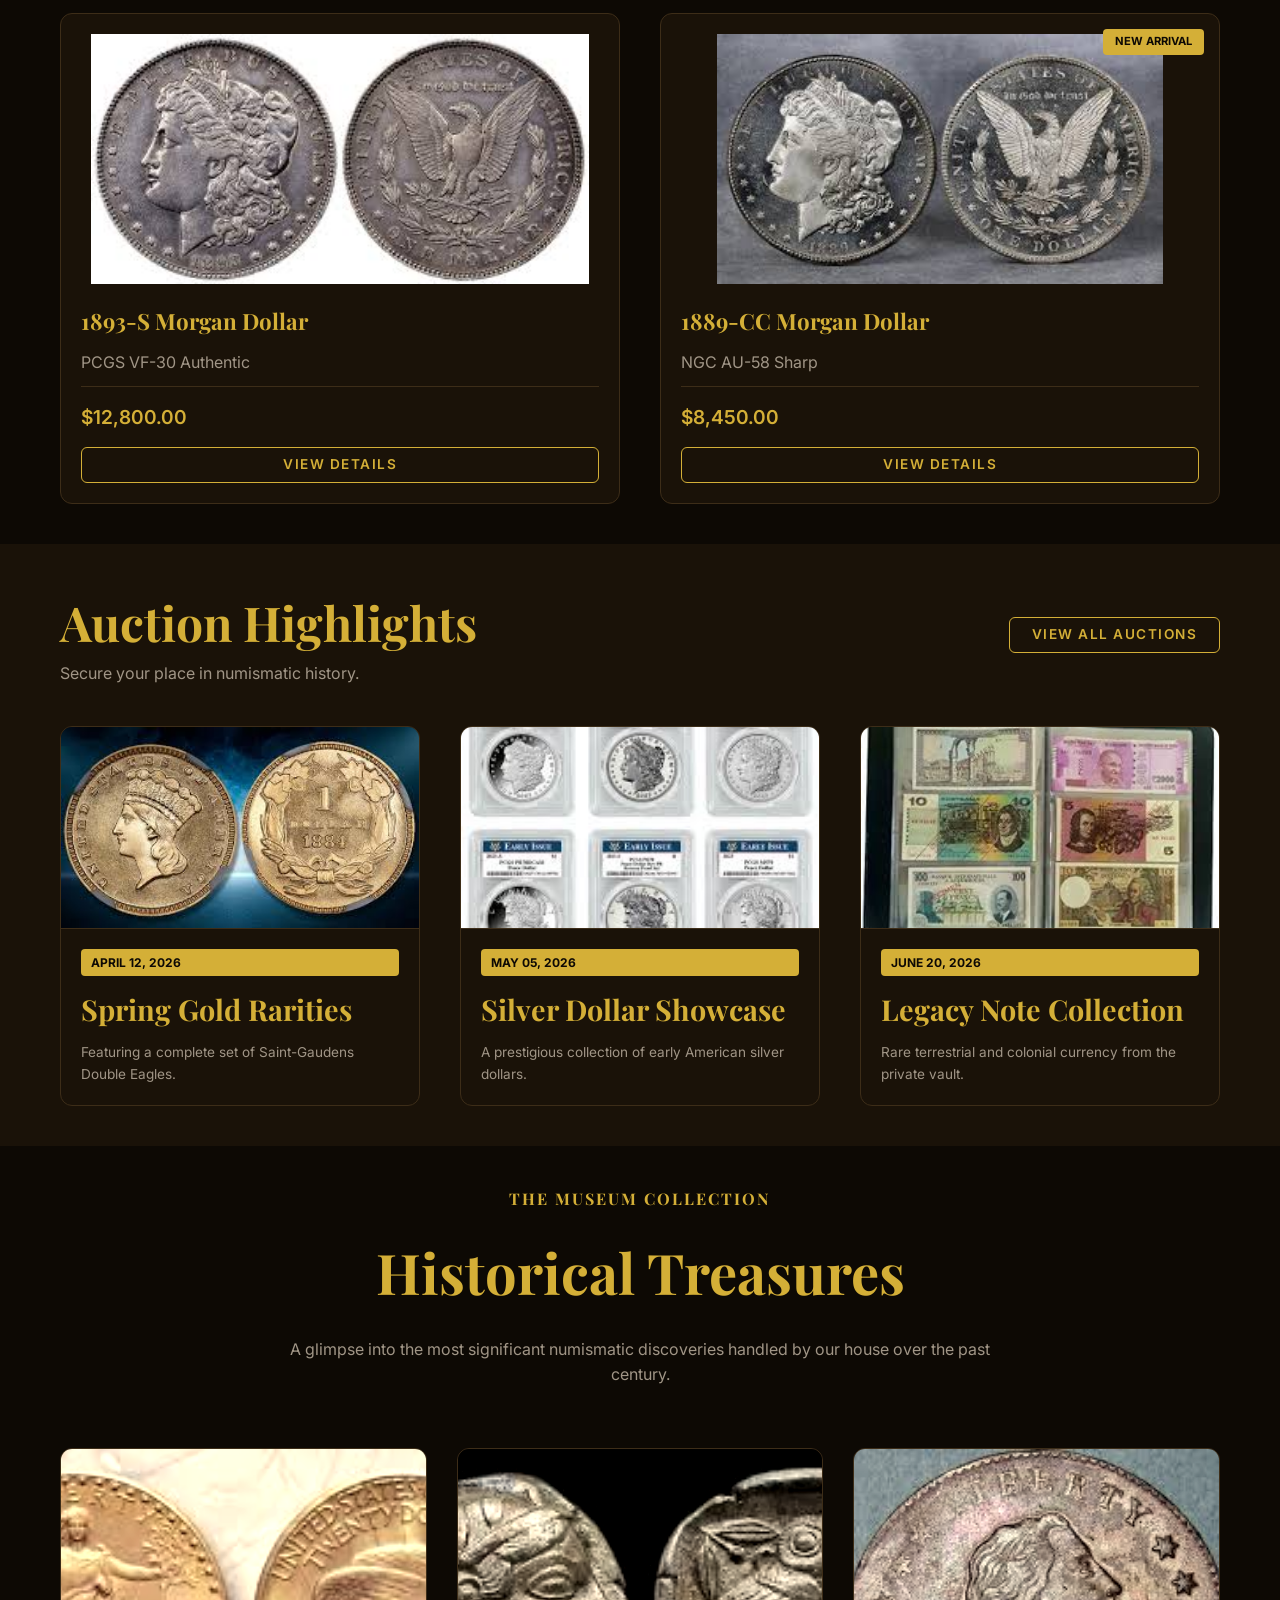
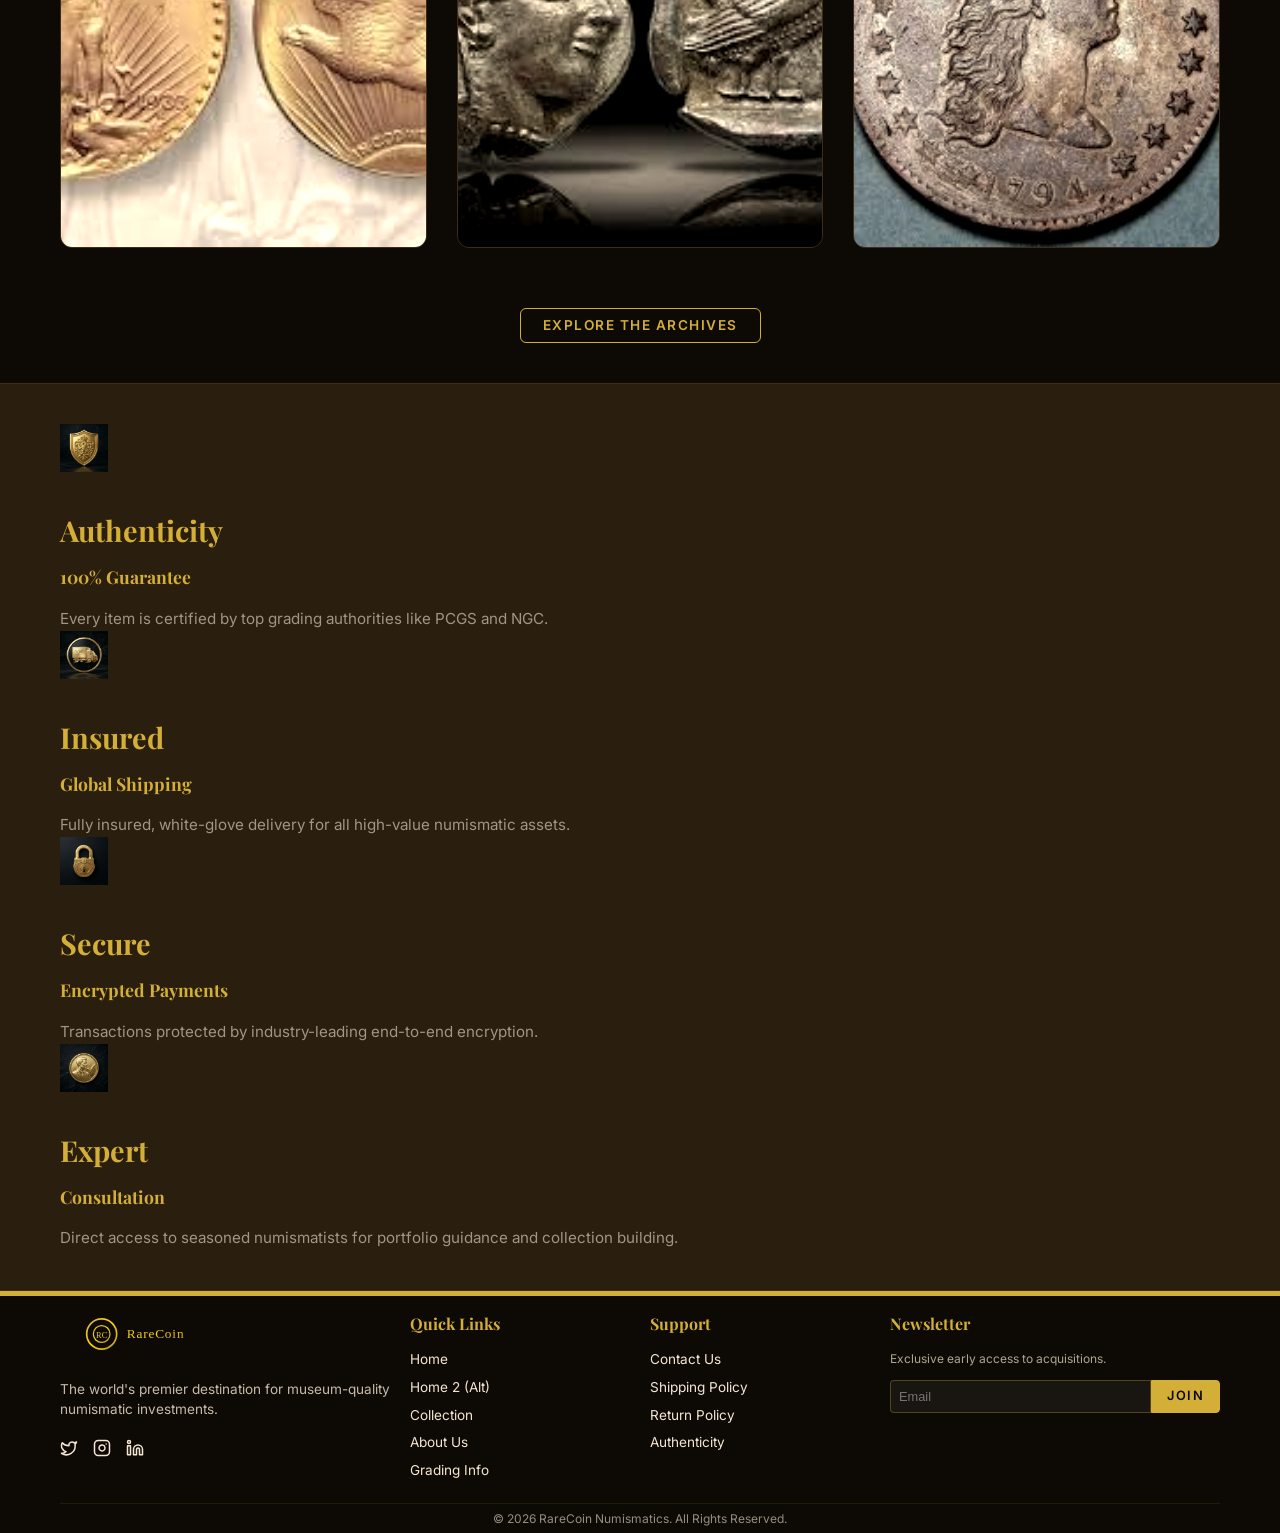
==== commit 270befc5: "lastFix" ====
--- a/index.html
+++ b/index.html
@@ -56,7 +56,7 @@
                     <h4 class="serif"
                         style="color: var(--primary-color); letter-spacing: 3px; font-weight: 400; margin-bottom: 20px;">
                         SINCE 1924</h4>
-                    <h1>Authentic Rare Coins <br>& Currency</h1>
+                    <h1>Authentic Rare Coins & Currency</h1>
                     <p>Curated collections for serious investors and numismatic enthusiasts. Verified grading,
                         historical provenance, and guaranteed authenticity.</p>
                     <div class="flex gap-20 justify-center">
@@ -75,9 +75,9 @@
         <!-- Featured Section -->
         <section class="featured section-padding">
             <div class="container">
-                <div class="text-center" style="margin-bottom: 60px;">
-                    <h2 style="font-size: 3rem;">Premium Acquisitions</h2>
-                    <p style="color: var(--text-muted);">Hand-picked rarities from our vault.</p>
+                <div class="text-center" style="margin-bottom: 40px;">
+                    <h2 class="serif">Upcoming Rarities</h2>
+                    <p style="color: var(--text-muted);">Coming soon to our private showroom.</p>
                 </div>
 
                 <div class="product-grid grid-2x2">
@@ -102,10 +102,9 @@
                         <div class="product-info">
                             <h3>1921 Peace Dollar</h3>
                             <p style="color: var(--text-muted); margin-bottom: 10px;">NGC MS-64 High Relief</p>
-                            <div class="flex justify-between align-center">
+                            <div class="product-footer">
                                 <span class="product-price">$2,100.00</span>
-                                <a href="product.html" class="btn btn-outline"
-                                    style="padding: 5px 15px; font-size: 0.8rem;">View Details</a>
+                                <a href="product.html" class="btn btn-outline">View Details</a>
                             </div>
                         </div>
                     </div>
@@ -115,10 +114,9 @@
                         <div class="product-info">
                             <h3>1893-S Morgan Dollar</h3>
                             <p style="color: var(--text-muted); margin-bottom: 10px;">PCGS VF-30 Authentic</p>
-                            <div class="flex justify-between align-center">
+                            <div class="product-footer">
                                 <span class="product-price">$12,800.00</span>
-                                <a href="product.html" class="btn btn-outline"
-                                    style="padding: 5px 15px; font-size: 0.8rem;">View Details</a>
+                                <a href="product.html" class="btn btn-outline">View Details</a>
                             </div>
                         </div>
                     </div>
@@ -129,10 +127,9 @@
                         <div class="product-info">
                             <h3>1889-CC Morgan Dollar</h3>
                             <p style="color: var(--text-muted); margin-bottom: 10px;">NGC AU-58 Sharp</p>
-                            <div class="flex justify-between align-center">
+                            <div class="product-footer">
                                 <span class="product-price">$8,450.00</span>
-                                <a href="product.html" class="btn btn-outline"
-                                    style="padding: 5px 15px; font-size: 0.8rem;">View Details</a>
+                                <a href="product.html" class="btn btn-outline">View Details</a>
                             </div>
                         </div>
                     </div>
@@ -143,9 +140,9 @@
         <!-- Auctions Section -->
         <section class="auctions section-padding" style="background: var(--surface-color);">
             <div class="container">
-                <div class="flex justify-between align-end" style="margin-bottom: 40px;">
+                <div class="flex justify-between align-center" style="margin-bottom: 40px;">
                     <div>
-                        <h2 style="font-size: 3rem;">Auction Highlights</h2>
+                        <h2 class="serif">Auction Highlights</h2>
                         <p style="color: var(--text-muted);">Secure your place in numismatic history.</p>
                     </div>
                     <a href="#" class="btn btn-outline">View All Auctions</a>
@@ -244,8 +241,7 @@
             <div class="container">
                 <div class="trust-grid-container">
                     <!-- Authenticity -->
-                    <div class="trust-item text-center"
-                        style="padding: 40px 30px; background: var(--surface-color); border-radius: 12px; border: 1px solid var(--border-color); transition: var(--transition);">
+                    <div class="trust-card">
                         <div class="trust-icon" style="margin-bottom: 25px; color: var(--primary-color);">
                             <img src="assets/icons/trust_auth.png" alt="Authenticity" class="icon-img icon-trust">
                         </div>
@@ -258,8 +254,7 @@
                     </div>
 
                     <!-- Insured Shipping -->
-                    <div class="trust-item text-center"
-                        style="padding: 40px 30px; background: var(--surface-color); border-radius: 12px; border: 1px solid var(--border-color); transition: var(--transition);">
+                    <div class="trust-card">
                         <div class="trust-icon" style="margin-bottom: 25px; color: var(--primary-color);">
                             <img src="assets/icons/trust_shipping.png" alt="Insured Shipping"
                                 class="icon-img icon-trust">
@@ -273,8 +268,7 @@
                     </div>
 
                     <!-- Secure Payments -->
-                    <div class="trust-item text-center"
-                        style="padding: 40px 30px; background: var(--surface-color); border-radius: 12px; border: 1px solid var(--border-color); transition: var(--transition);">
+                    <div class="trust-card">
                         <div class="trust-icon" style="margin-bottom: 25px; color: var(--primary-color);">
                             <img src="assets/icons/trust_secure.png" alt="Secure Payments" class="icon-img icon-trust">
                         </div>
@@ -287,8 +281,7 @@
                     </div>
 
                     <!-- Expert Consultation -->
-                    <div class="trust-item text-center"
-                        style="padding: 40px 30px; background: var(--surface-color); border-radius: 12px; border: 1px solid var(--border-color); transition: var(--transition);">
+                    <div class="trust-card">
                         <div class="trust-icon" style="margin-bottom: 25px; color: var(--primary-color);">
                             <img src="assets/icons/trust_expert.png" alt="Expert Consultation"
                                 class="icon-img icon-trust">
@@ -302,29 +295,6 @@
                     </div>
                 </div>
             </div>
-            <style>
-                .trust-grid-container {
-                    display: grid;
-                    grid-template-columns: repeat(2, 1fr);
-                    gap: 30px;
-                }
-
-                @media (max-width: 768px) {
-                    .trust-grid-container {
-                        grid-template-columns: 1fr;
-                    }
-                }
-
-                .trust-item:hover {
-                    transform: translateY(-10px);
-                    border-color: var(--primary-color);
-                    box-shadow: 0 15px 40px rgba(0, 0, 0, 0.5);
-                }
-
-                .trust-icon svg {
-                    filter: drop-shadow(0 0 10px var(--primary-glow));
-                }
-            </style>
         </section>
     </main>
 
@@ -403,6 +373,4 @@
     <script src="js/main.js"></script>
 </body>
 
-</html>
-
 </html>
--- a/css/styles.css
+++ b/css/styles.css
@@ -98,6 +98,14 @@
     justify-content: center;
 }
 
+.align-start {
+    align-items: flex-start;
+}
+
+.align-end {
+    align-items: flex-end;
+}
+
 .text-center {
     text-align: center;
 }
@@ -128,13 +136,17 @@
 }
 
 .btn {
-    padding: 12px 24px;
-    border-radius: 4px;
+    padding: 10px 22px;
+    border-radius: 6px;
     font-weight: 600;
-    display: inline-block;
+    display: inline-flex;
+    align-items: center;
+    justify-content: center;
     transition: var(--transition);
     text-transform: uppercase;
-    letter-spacing: 1px;
+    letter-spacing: 1.5px;
+    font-size: 0.85rem;
+    line-height: 1;
 }
 
 .btn-primary {
@@ -164,18 +176,78 @@
     /* Make gold icons dark on gold hover background */
 }
 
+.social-icon-circle {
+    display: flex;
+    align-items: center;
+    justify-content: center;
+    background: var(--surface-light);
+    padding: 15px;
+    border-radius: 50%;
+    border: 1px solid var(--border-color);
+    transition: var(--transition);
+}
+
+.social-icon-circle:hover {
+    border-color: var(--primary-color);
+    transform: translateY(-5px) scale(1.05);
+    box-shadow: 0 10px 20px rgba(212, 175, 55, 0.2);
+    background: var(--surface-color);
+}
+
+.social-icon-circle img {
+    transition: var(--transition);
+}
+
+.social-icon-circle:hover img {
+    filter: drop-shadow(0 0 5px var(--primary-color));
+}
+
+.btn-outline-white {
+    border: 1px solid rgba(255, 255, 255, 0.8);
+    color: #ffffff;
+    background: rgba(255, 255, 255, 0.1);
+    backdrop-filter: blur(5px);
+}
+
+.btn-outline-white:hover {
+    background-color: #ffffff;
+    color: #000000;
+    box-shadow: 0 0 20px rgba(255, 255, 255, 0.4);
+    transform: translateY(-2px);
+}
+
 .icon-img {
     height: auto;
     object-fit: contain;
     vertical-align: middle;
 }
 
-.icon-trust { width: 48px; margin-bottom: 10px; }
-.icon-social { width: 20px; }
-.icon-process { width: 40px; margin-bottom: 15px; }
-.icon-service { width: 40px; }
-.icon-check { width: 16px; margin-right: 8px; }
-.icon-ui { width: 24px; }
+.icon-trust {
+    width: 48px;
+    margin-bottom: 10px;
+}
+
+.icon-social {
+    width: 20px;
+}
+
+.icon-process {
+    width: 40px;
+    margin-bottom: 15px;
+}
+
+.icon-service {
+    width: 40px;
+}
+
+.icon-check {
+    width: 16px;
+    margin-right: 8px;
+}
+
+.icon-ui {
+    width: 24px;
+}
 
 .section-padding {
     padding: 40px 0;
@@ -339,12 +411,26 @@
     }
 }
 
-.hero h1 {
-    font-size: clamp(2.5rem, 8vw, 4.5rem);
-    /* Responsive font size to prevent viewport overflow */
-    line-height: 1.1;
+.hero h1,
+.hero-v2 h1 {
+    font-size: clamp(1.5rem, 8vw, 4rem);
+    /* Defensive mobile typography */
+    line-height: 1.2;
     margin-bottom: 20px;
+    padding-inline: 10px;
     width: 100%;
+}
+
+h1 {
+    font-size: clamp(1.7rem, 6vw, 4rem);
+}
+
+h2 {
+    font-size: clamp(1.5rem, 5vw, 3rem);
+}
+
+h3 {
+    font-size: clamp(1.3rem, 4vw, 1.8rem);
 }
 
 .hero p {
@@ -356,26 +442,72 @@
     /* Center with logical margin */
 }
 
-/* Product Cards */
+/* Auction & Product Grids */
+.auction-grid,
 .product-grid {
     display: grid;
-    grid-template-columns: repeat(2, 1fr);
+    grid-template-columns: repeat(3, 1fr);
     gap: 40px;
-    justify-content: center;
-    max-width: 1200px; /* Increased from 900px */
     margin: 0 auto;
+    max-width: 1200px;
+}
+
+.auction-card {
+    background: var(--surface-color);
+    border: 1px solid var(--border-color);
+    border-radius: 12px;
+    overflow: hidden;
+    transition: var(--transition);
+    display: flex;
+    flex-direction: column;
+    height: 100%;
+}
+
+.auction-card:hover {
+    transform: translateY(-10px);
+    border-color: var(--primary-color);
+    box-shadow: 0 10px 30px rgba(0, 0, 0, 0.5);
+}
+
+.auction-image {
+    width: 100%;
+    aspect-ratio: 16 / 9;
+    height: auto;
+    object-fit: cover;
+    display: block;
+    border-bottom: 1px solid var(--border-color);
+}
+
+.auction-content {
+    padding: 25px;
+    flex-grow: 1;
+    display: flex;
+    flex-direction: column;
+}
+
+@media (max-width: 992px) {
+
+    .auction-grid,
+    .product-grid {
+        grid-template-columns: repeat(2, 1fr);
+    }
 }
 
 @media (max-width: 768px) {
+
+    .auction-grid,
     .product-grid {
-        max-width: 100% !important;
-    }
-}
+        grid-template-columns: 1fr;
+        gap: 30px;
+    }
+}
+
 
 /* Specific 2x2 grid for featured sections */
 .grid-2x2 {
     grid-template-columns: repeat(2, 1fr);
-    max-width: 1200px; /* Increased from 900px */
+    max-width: 1200px;
+    /* Increased from 900px */
     margin: 0 auto;
 }
 
@@ -407,6 +539,9 @@
     transition: var(--transition);
     position: relative;
     overflow: hidden;
+    display: flex;
+    flex-direction: column;
+    height: 100%;
 }
 
 .product-card:hover {
@@ -441,6 +576,12 @@
     border-radius: 4px;
 }
 
+.product-info {
+    display: flex;
+    flex-direction: column;
+    flex-grow: 1;
+}
+
 .product-info h3 {
     margin-bottom: 10px;
     font-size: 1.4rem;
@@ -456,7 +597,7 @@
     display: flex;
     flex-direction: column;
     gap: 15px;
-    margin-top: 15px;
+    margin-top: auto;
     padding-top: 15px;
     border-top: 1px solid var(--border-color);
 }
@@ -608,13 +749,24 @@
     border: 1px solid var(--border-color);
     height: 100%;
     text-align: center;
-    /* Center align info cards */
+    display: flex;
+    flex-direction: column;
+}
+
+.info-card.enhanced {
+    padding-top: 60px !important;
+    position: relative;
+    flex-grow: 1;
+}
+
+.info-card .btn {
+    margin-top: auto;
 }
 
 /* Category Quick Links (index2.html) */
 .category-quick-links {
     display: grid;
-    grid-template-columns: repeat(auto-fit, minmax(150px, 1fr));
+    grid-template-columns: repeat(auto-fit, minmax(130px, 1fr));
     gap: 20px;
     margin-top: 50px;
 }
@@ -641,11 +793,6 @@
 }
 
 /* Auction Section */
-.auction-grid {
-    display: grid;
-    grid-template-columns: repeat(3, 1fr);
-    gap: 30px;
-}
 
 @media (max-width: 900px) {
     .auction-grid {
@@ -653,25 +800,12 @@
     }
 }
 
-.auction-card {
-    background: var(--surface-light);
-    border: 1px solid var(--border-color);
-    border-radius: 8px;
-    overflow: hidden;
-    transition: var(--transition);
-}
 
 .auction-card:hover {
     border-color: var(--primary-color);
     transform: translateY(-5px);
 }
 
-.auction-image {
-    height: 200px;
-    width: 100%;
-    object-fit: cover;
-    border-bottom: 1px solid var(--border-color);
-}
 
 .auction-content {
     padding: 20px;
@@ -740,6 +874,13 @@
     padding: 30px;
     border-radius: 12px;
     transition: var(--transition);
+    display: flex;
+    flex-direction: column;
+    height: 100%;
+}
+
+.value-card p {
+    flex-grow: 1;
 }
 
 .value-card:hover {
@@ -949,7 +1090,7 @@
     .gallery-grid {
         grid-template-columns: 1fr;
     }
-    
+
     .gallery-item {
         height: 350px;
     }
@@ -959,11 +1100,13 @@
 @media (max-width: 768px) {
     .container {
         padding: 0 15px;
-        max-width: 100%; /* Allow full width on mobile */
+        max-width: 100%;
+        /* Allow full width on mobile */
     }
 
     .hero h1 {
-        font-size: 2rem; /* Reduced from 2.5rem for better mobile fit */
+        font-size: 2rem;
+        /* Reduced from 2.5rem for better mobile fit */
     }
 
     .hero p {
@@ -1031,18 +1174,55 @@
         text-align: center !important;
     }
 
+    .hero,
+    .hero-v2 {
+        padding-top: 100px !important;
+        padding-bottom: 60px !important;
+        min-height: auto !important;
+    }
+
     /* Center flex buttons and badges on mobile */
     main .flex {
         justify-content: center !important;
     }
 
-    /* Section Headers fix (Auctions, Upcoming Rarities) */
-    .auctions .flex.justify-between,
-    .upcoming-rarities .flex.justify-between {
+    /* Universal Responsive Header Stack */
+    .section-padding .flex.justify-between.align-end,
+    .section-padding .flex.justify-between.align-center {
         flex-direction: column !important;
         align-items: center !important;
         text-align: center !important;
         gap: 20px;
+    }
+
+    /* Mobile Centering for Cards & Footers */
+    .product-card,
+    .product-info,
+    .product-footer,
+    .trust-card,
+    .info-card,
+    .portfolio-card,
+    .auction-card,
+    .step-card {
+        text-align: center !important;
+        align-items: center !important;
+    }
+
+    .product-price,
+    .product-footer,
+    .product-footer .btn {
+        justify-content: center !important;
+        text-align: center !important;
+    }
+
+    .product-footer {
+        flex-direction: column !important;
+        width: 100%;
+    }
+
+    .product-footer .btn {
+        width: 100%;
+        max-width: 300px;
     }
 
     /* Schedule Appraisal button centering */
@@ -1074,7 +1254,8 @@
 
     /* Shop Page Refinements */
     .shop-header h1 {
-        font-size: 2.2rem !important; /* Override inline 3.5rem */
+        font-size: 2.2rem !important;
+        /* Override inline 3.5rem */
     }
 
     .shop-filters {
@@ -1093,7 +1274,7 @@
         width: 100% !important;
     }
 
-    .search-box, 
+    .search-box,
     .search-box input {
         width: 100% !important;
     }
@@ -1111,12 +1292,30 @@
         width: 100% !important;
         margin: 0 auto;
     }
+
+    /* Ultra-small screen refinement for hero grid */
+    @media (max-width: 360px) {
+        .category-quick-links {
+            grid-template-columns: repeat(2, 1fr) !important;
+            gap: 10px !important;
+        }
+
+        .quick-link-card {
+            padding: 15px 10px !important;
+        }
+
+        .hero-v2-content h1 {
+            font-size: 1.8rem !important;
+        }
+    }
 }
 
 @media (max-width: 1024px) {
+
     /* Auction Highlights Header - Improved Tablet Look */
     .auctions .flex.justify-between.align-end {
-        align-items: center !important; /* Switch to center align for better balance */
+        align-items: center !important;
+        /* Switch to center align for better balance */
     }
 }
 
@@ -1314,7 +1513,7 @@
 
 /* Hero v2 Components (index2.html) */
 .hero-v2 {
-    height: 100vh;
+    min-height: 100vh;
     display: flex;
     align-items: center;
     justify-content: center;
@@ -1323,7 +1522,7 @@
     background-size: cover;
     background-position: center;
     position: relative;
-    overflow: hidden;
+    overflow-x: hidden;
 }
 
 .hero-v2-content {
@@ -1364,13 +1563,50 @@
     grid-template-columns: repeat(4, 1fr);
 }
 
-.portfolio-option {
-    transition: var(--transition);
-}
-
-.portfolio-option:hover {
+.portfolio-card {
+    background: var(--surface-color);
+    padding: 40px;
+    border: 1px solid var(--primary-color);
+    border-radius: 12px;
+    width: 350px;
+    max-width: 100%;
+    display: flex;
+    flex-direction: column;
+    height: 100%;
+    transition: var(--transition);
+}
+
+.portfolio-card.featured {
+    background: var(--bg-color);
+    border-width: 5px;
+    position: relative;
+}
+
+.portfolio-card:hover {
     transform: translateY(-10px);
-    box-shadow: 0 15px 40px rgba(212, 175, 55, 0.2);
+    box-shadow: 0 10px 30px rgba(0, 0, 0, 0.5);
+}
+
+.portfolio-card .btn {
+    margin-top: auto;
+}
+
+/* VIP Acquisition Banner */
+.vip-banner {
+    background: linear-gradient(rgba(13, 9, 4, 0.8), rgba(13, 9, 4, 0.8)), url('assets/Legacy Note Collection.jfif');
+    background-size: cover;
+    background-position: center;
+    padding: clamp(40px, 10vw, 100px);
+    border-radius: 20px;
+    border: 1px solid var(--primary-color);
+    text-align: center;
+    display: flex;
+    flex-direction: column;
+    align-items: center;
+}
+
+.vip-banner h2 {
+    margin-bottom: 25px;
 }
 
 @media (max-width: 1024px) {
@@ -1506,17 +1742,22 @@
 
 .grading-hero p {
     font-size: 1.25rem;
-    color: #ffffff;
+    color: rgba(255, 255, 255, 0.9);
     margin-bottom: 40px;
-    opacity: 1;
+    font-weight: 600;
 }
 
 .glass-card {
-    background: rgba(26, 18, 8, 0.6) !important;
+    background: rgba(26, 18, 8, 0.85) !important;
     backdrop-filter: blur(12px);
     -webkit-backdrop-filter: blur(12px);
-    border: 1px solid rgba(212, 175, 55, 0.2) !important;
-    transition: var(--transition);
+    border: 1px solid rgba(212, 175, 55, 0.3) !important;
+    transition: var(--transition);
+}
+
+[data-theme="light"] .glass-card {
+    background: rgba(255, 255, 255, 0.85) !important;
+    border-color: rgba(139, 109, 46, 0.3) !important;
 }
 
 .glass-card:hover {
@@ -1579,7 +1820,7 @@
 
 .process-step p {
     font-size: 0.85rem;
-    color: #ffffff;
+    color: var(--text-muted);
 }
 
 /* Enhanced Info Cards */
@@ -2152,7 +2393,7 @@
     .about-stats h2 {
         font-size: 2rem !important;
     }
-    
+
     .about-stats .stat-item {
         text-align: center;
     }
@@ -2165,7 +2406,7 @@
 }
 
 .cta-desc {
-    color: rgba(255,255,255,0.9);
+    color: rgba(255, 255, 255, 0.9);
     font-size: 1.2rem;
     max-width: 700px;
     margin: 0 auto 40px;
@@ -2250,7 +2491,7 @@
     .process-step:not(:last-child)::after {
         display: none !important;
     }
-    
+
     .process-step {
         margin-bottom: 20px;
     }
@@ -2263,11 +2504,11 @@
     .section-padding h2.serif {
         font-size: 2.2rem !important;
     }
-    
+
     .trust-badges {
         gap: 20px;
     }
-    
+
     .badge-item {
         font-size: 1.2rem;
     }
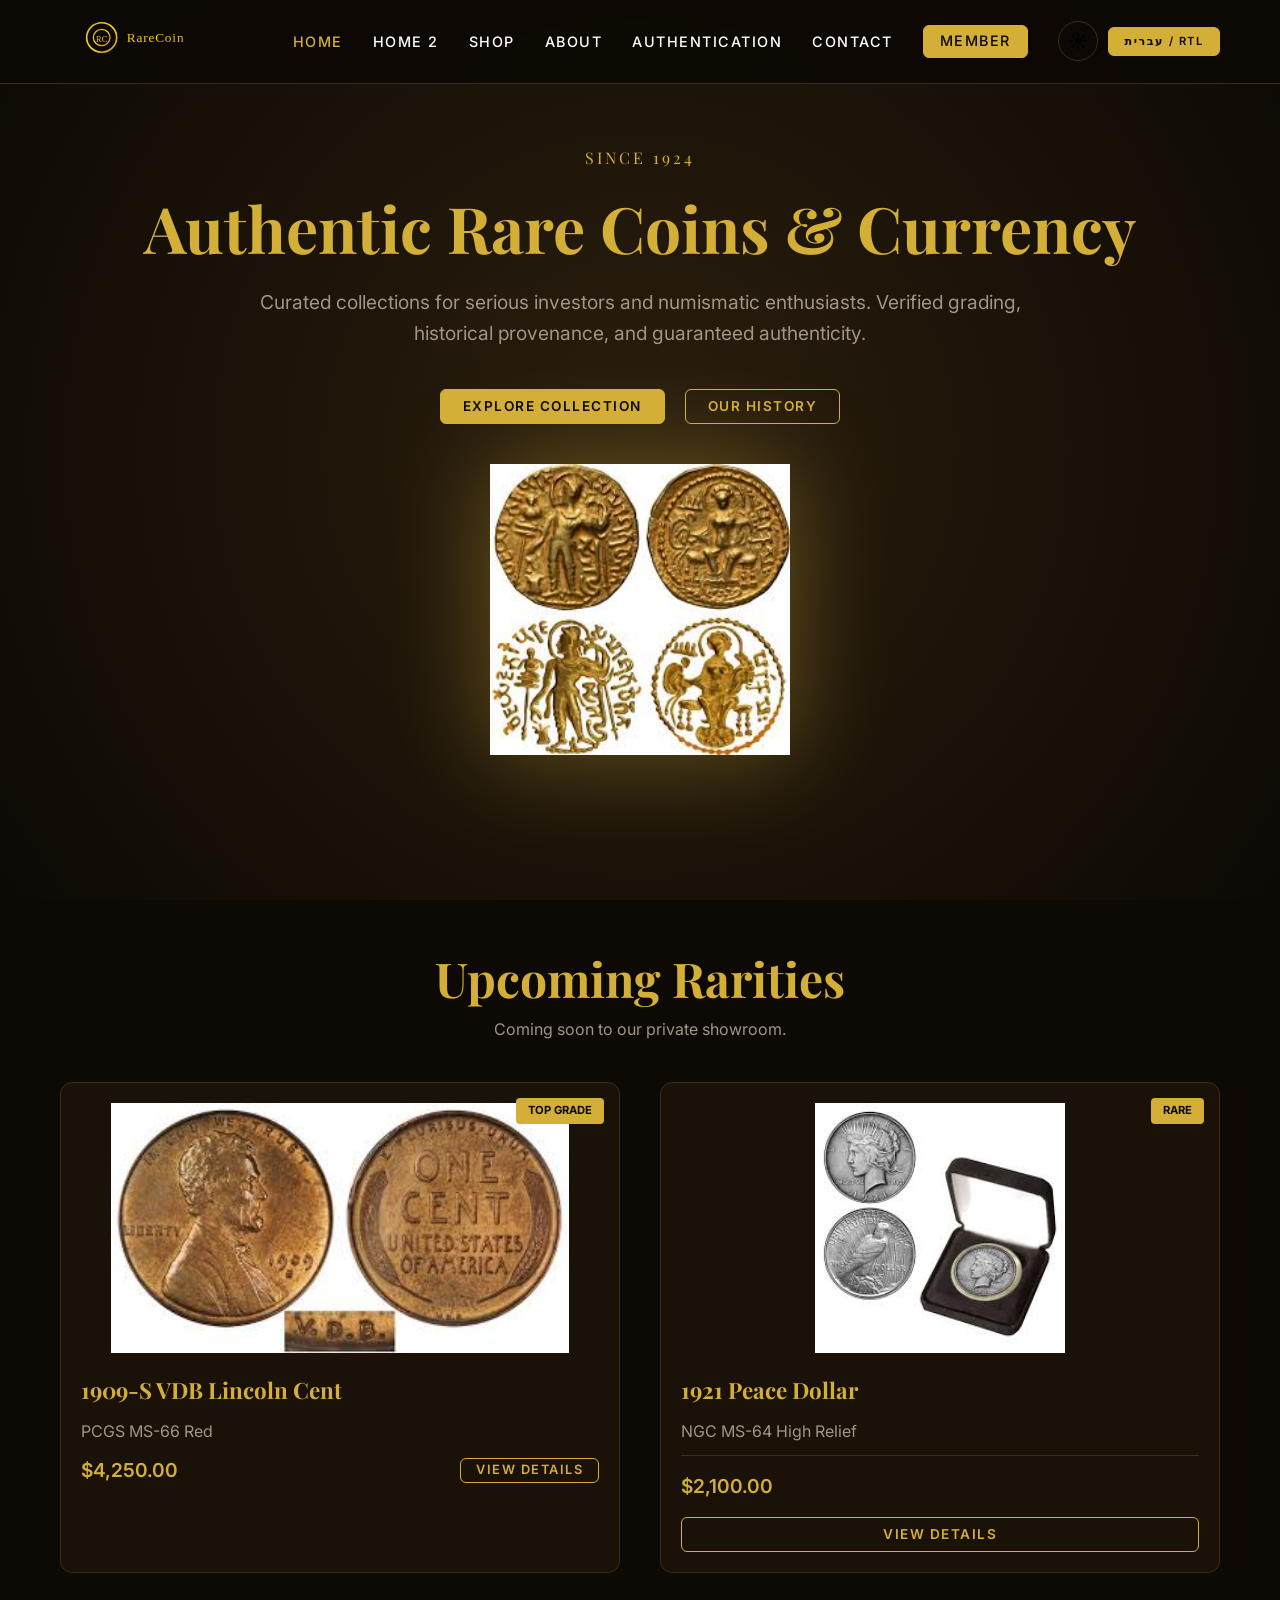
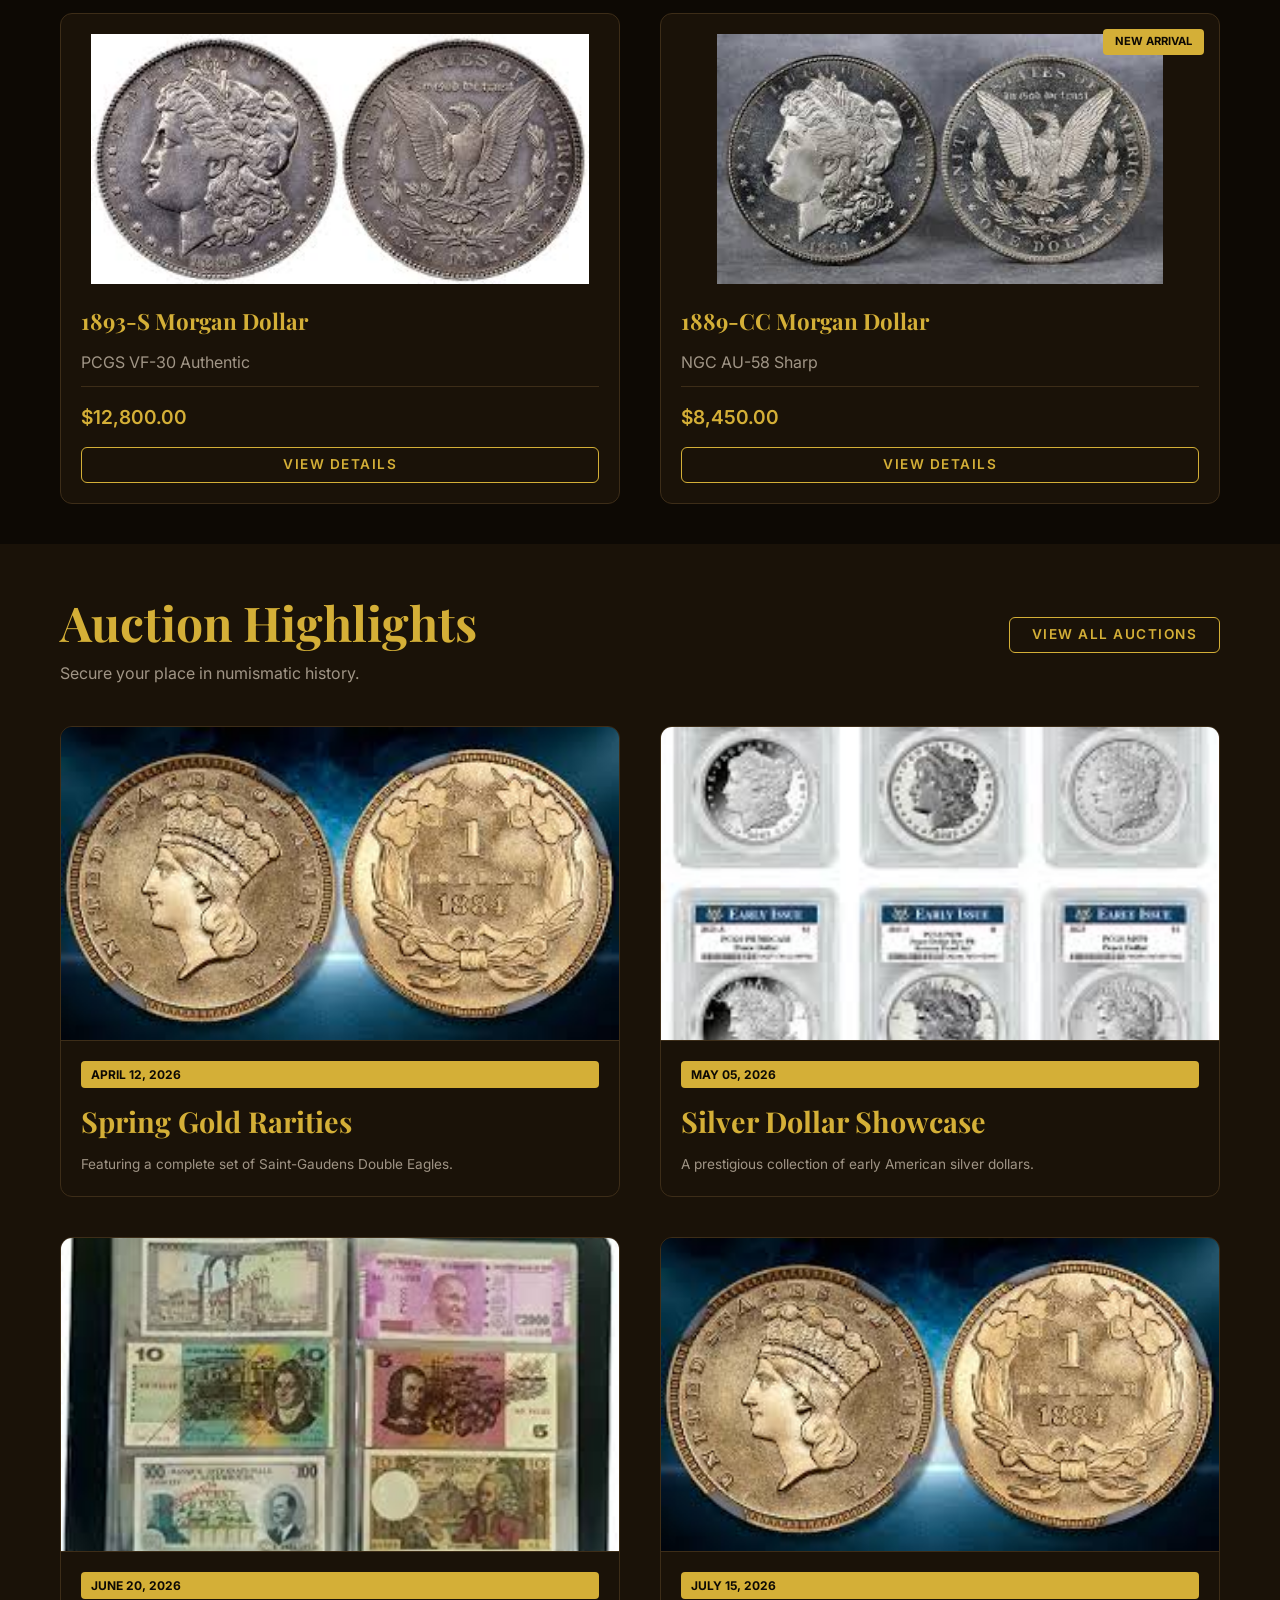
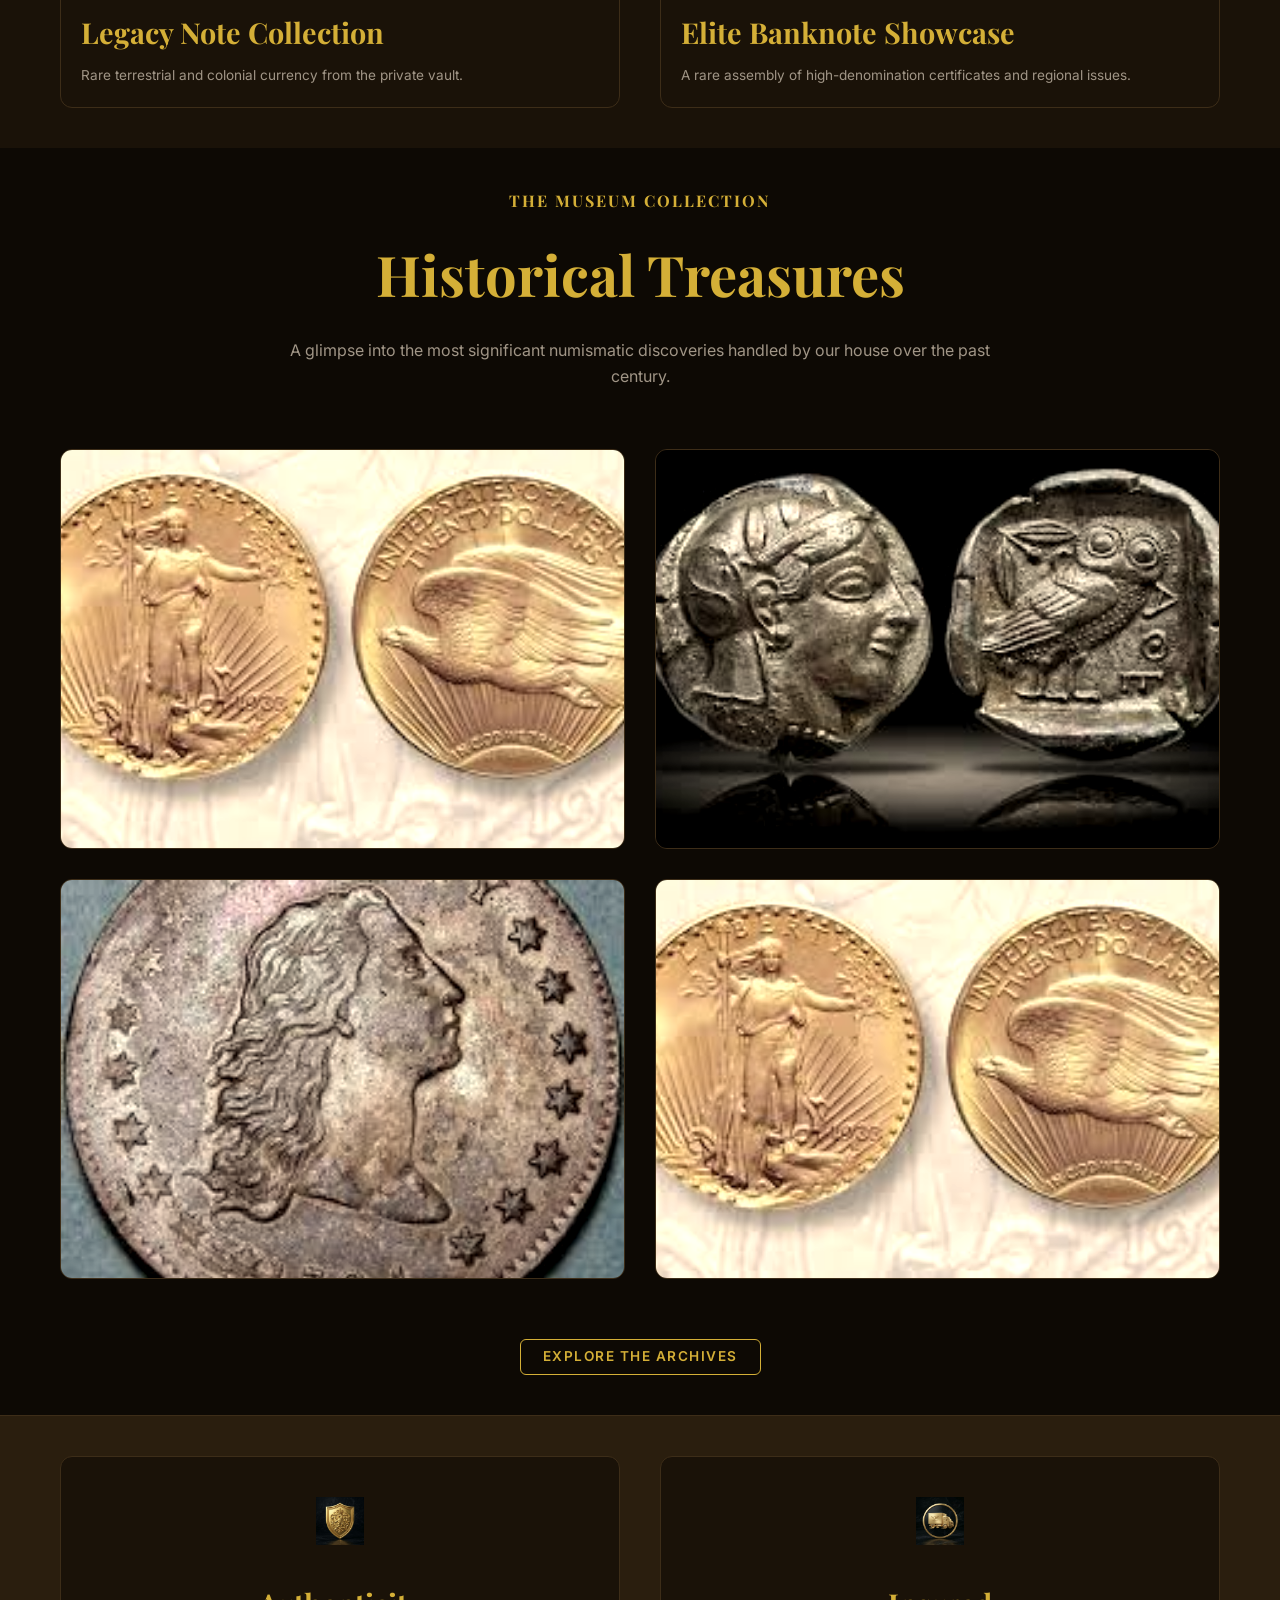
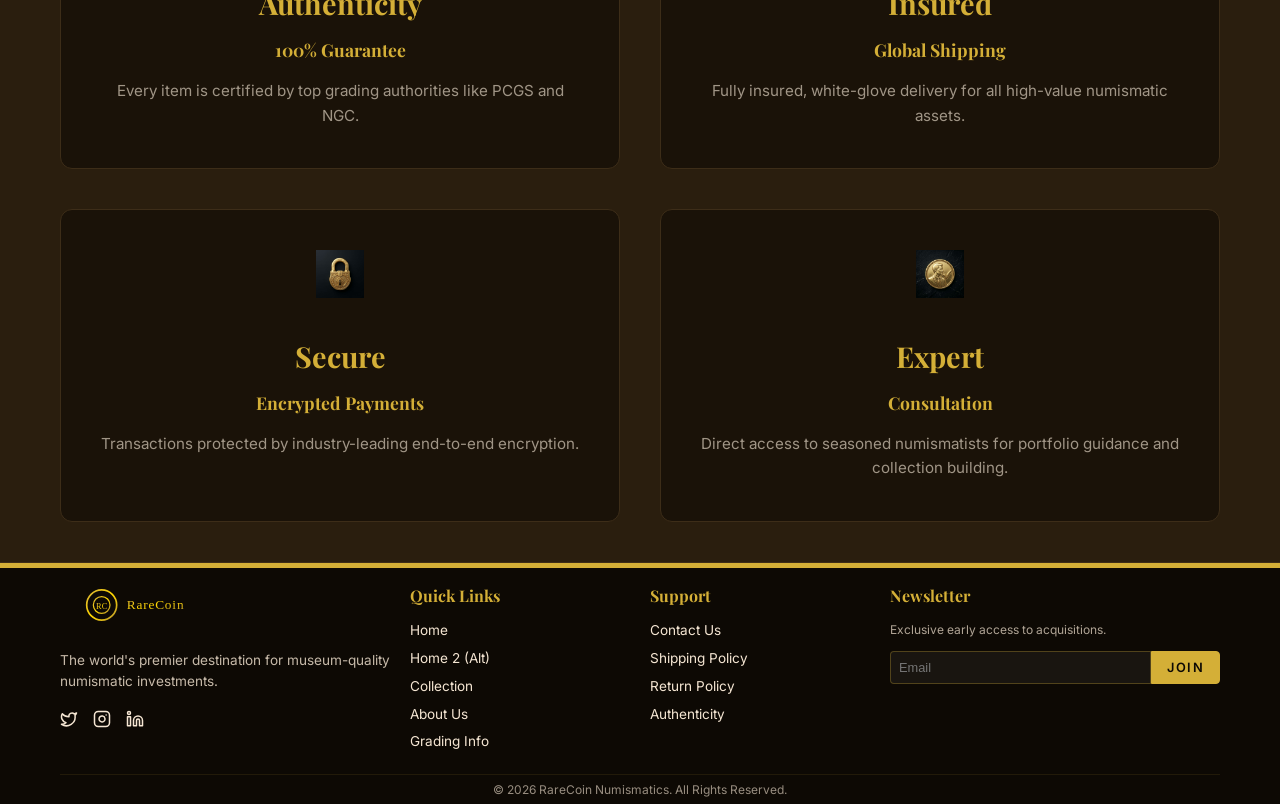
==== commit 8761d4a6: "cent2" ====
--- a/index.html
+++ b/index.html
@@ -90,7 +90,7 @@
                             <p style="color: var(--text-muted); margin-bottom: 10px;">PCGS MS-66 Red</p>
                             <div class="flex justify-between align-center">
                                 <span class="product-price">$4,250.00</span>
-                                <a href="product.html" class="btn btn-outline"
+                                <a href="product.html?id=1" class="btn btn-outline"
                                     style="padding: 5px 15px; font-size: 0.8rem;">View Details</a>
                             </div>
                         </div>
@@ -104,7 +104,7 @@
                             <p style="color: var(--text-muted); margin-bottom: 10px;">NGC MS-64 High Relief</p>
                             <div class="product-footer">
                                 <span class="product-price">$2,100.00</span>
-                                <a href="product.html" class="btn btn-outline">View Details</a>
+                                <a href="product.html?id=2" class="btn btn-outline">View Details</a>
                             </div>
                         </div>
                     </div>
@@ -116,7 +116,7 @@
                             <p style="color: var(--text-muted); margin-bottom: 10px;">PCGS VF-30 Authentic</p>
                             <div class="product-footer">
                                 <span class="product-price">$12,800.00</span>
-                                <a href="product.html" class="btn btn-outline">View Details</a>
+                                <a href="product.html?id=5" class="btn btn-outline">View Details</a>
                             </div>
                         </div>
                     </div>
@@ -129,7 +129,7 @@
                             <p style="color: var(--text-muted); margin-bottom: 10px;">NGC AU-58 Sharp</p>
                             <div class="product-footer">
                                 <span class="product-price">$8,450.00</span>
-                                <a href="product.html" class="btn btn-outline">View Details</a>
+                                <a href="product.html?id=3" class="btn btn-outline">View Details</a>
                             </div>
                         </div>
                     </div>
@@ -178,6 +178,17 @@
                                 and colonial currency from the private vault.</p>
                         </div>
                     </div>
+                    <!-- Added 4th Auction Card -->
+                    <div class="auction-card">
+                        <img src="assets/Spring Gold Rarities.jfif" alt="Elite Banknote Showcase" class="auction-image">
+                        <div class="auction-content">
+                            <span class="auction-date">JULY 15, 2026</span>
+                            <h3 class="serif">Elite Banknote Showcase</h3>
+                            <p style="color: var(--text-muted); font-size: 0.85rem; margin-top: 10px;">A rare assembly of
+                                high-denomination certificates and regional issues.</p>
+                        </div>
+                    </div>
+
                 </div>
             </div>
         </section>
@@ -227,6 +238,17 @@
                             </div>
                         </div>
                     </div>
+                    <!-- Added 4th Gallery Item -->
+                    <div class="gallery-item">
+                        <img src="assets/1933 Saint-Gaudens Double Eagle.jfif" alt="1804 Draped Bust Dollar">
+                        <div class="gallery-overlay">
+                            <div class="gallery-content">
+                                <h3>1804 Draped Bust</h3>
+                                <p>Known as the "King of American Coins," one of the rarest specimens in existence.</p>
+                            </div>
+                        </div>
+                    </div>
+
                 </div>
 
                 <div class="text-center" style="margin-top: 60px;">
@@ -370,6 +392,7 @@
         </svg>
     </button>
 
+    <script src="js/products.js"></script>
     <script src="js/main.js"></script>
 </body>
 
--- a/css/styles.css
+++ b/css/styles.css
@@ -444,13 +444,16 @@
 
 /* Auction & Product Grids */
 .auction-grid,
-.product-grid {
+.product-grid,
+.trust-grid-container {
     display: grid;
-    grid-template-columns: repeat(3, 1fr);
+    grid-template-columns: repeat(2, 1fr);
     gap: 40px;
     margin: 0 auto;
     max-width: 1200px;
 }
+
+
 
 .auction-card {
     background: var(--surface-color);
@@ -615,6 +618,37 @@
     align-items: start;
 }
 
+@media (max-width: 992px) {
+    .product-detail-grid {
+        grid-template-columns: 1fr;
+        gap: 20px;
+        max-width: 650px;
+        margin: 0 auto;
+        text-align: center;
+    }
+
+    .product-gallery {
+        position: static;
+        margin-bottom: 0;
+    }
+
+    .product-meta {
+        display: flex;
+        flex-direction: column;
+        align-items: center;
+    }
+
+    .product-meta h1 {
+        font-size: 2.2rem;
+        margin-bottom: 20px;
+    }
+    
+    .grading-badge {
+        justify-content: center;
+        margin-inline: auto;
+    }
+}
+
 .centered-grid {
     grid-template-columns: 1fr !important;
     text-align: center;
@@ -689,6 +723,19 @@
     /* Adapts to RTL */
 }
 
+@media (max-width: 576px) {
+    .grading-badge {
+        flex-direction: column;
+        align-items: flex-start;
+        gap: 5px;
+        width: 100%;
+    }
+
+    .grading-badge span:nth-child(2) {
+        display: none;
+    }
+}
+
 .price-tag {
     font-size: 2.5rem;
     color: var(--primary-color);
@@ -698,6 +745,7 @@
 
 .spec-list {
     margin-bottom: 40px;
+    width: 100%;
 }
 
 .spec-item {
@@ -706,6 +754,19 @@
     padding: 12px 0;
     border-block-end: 1px solid var(--border-color);
     /* Logical border */
+}
+
+@media (max-width: 576px) {
+    .spec-item {
+        flex-direction: column;
+        align-items: flex-start;
+        gap: 5px;
+    }
+
+    .price-tag {
+        font-size: 2rem;
+        margin-bottom: 25px;
+    }
 }
 
 .spec-label {
@@ -766,10 +827,11 @@
 /* Category Quick Links (index2.html) */
 .category-quick-links {
     display: grid;
-    grid-template-columns: repeat(auto-fit, minmax(130px, 1fr));
+    grid-template-columns: repeat(2, 1fr);
     gap: 20px;
     margin-top: 50px;
 }
+
 
 .quick-link-card {
     background: rgba(212, 175, 55, 0.1);
@@ -857,10 +919,11 @@
 /* Values Section */
 .values-grid {
     display: grid;
-    grid-template-columns: repeat(3, 1fr);
+    grid-template-columns: repeat(2, 1fr);
     gap: 30px;
     margin-top: 50px;
 }
+
 
 @media (max-width: 768px) {
     .values-grid {
@@ -1017,10 +1080,11 @@
 /* Museum Gallery Section */
 .gallery-grid {
     display: grid;
-    grid-template-columns: repeat(3, 1fr);
+    grid-template-columns: repeat(2, 1fr);
     gap: 30px;
     margin-top: 50px;
 }
+
 
 .gallery-item {
     position: relative;
@@ -1282,8 +1346,9 @@
     /* Upcoming Rarities & Portfolios Grid fix */
     .upcoming-rarities .flex.gap-40,
     .investment-portfolios .flex.gap-40 {
-        display: grid !important;
-        grid-template-columns: 1fr !important;
+        flex-direction: column;
+        align-items: center;
+        width: 100%;
         gap: 30px;
     }
 
@@ -1435,6 +1500,14 @@
     opacity: 0.8;
 }
 
+@media (max-width: 768px) {
+    main .auth-options {
+        justify-content: space-evenly !important;
+        flex-wrap: wrap;
+        gap: 15px;
+        width: 100%;
+    }
+}
 
 .auth-form {
     display: none;
@@ -1560,16 +1633,41 @@
 /* Consignment Section */
 .consignment-steps {
     display: grid;
-    grid-template-columns: repeat(4, 1fr);
-}
+    grid-template-columns: repeat(2, 1fr);
+}/* Trust Section Cards */
+.trust-card {
+    background: var(--surface-color);
+    padding: 40px;
+    border-radius: 12px;
+    border: 1px solid var(--border-color);
+    transition: var(--transition);
+    display: flex;
+    flex-direction: column;
+    align-items: center;
+    text-align: center;
+}
+
+.trust-card:hover {
+    border-color: var(--primary-color);
+    transform: translateY(-10px);
+    box-shadow: 0 10px 40px rgba(0, 0, 0, 0.4);
+}
+
+.trust-icon {
+    margin-bottom: 25px;
+    display: flex;
+    justify-content: center;
+    align-items: center;
+}
+
 
 .portfolio-card {
     background: var(--surface-color);
     padding: 40px;
     border: 1px solid var(--primary-color);
     border-radius: 12px;
-    width: 350px;
-    max-width: 100%;
+    width: 100%;
+    max-width: 380px;
     display: flex;
     flex-direction: column;
     height: 100%;
@@ -1628,6 +1726,10 @@
     border-top: 3px solid var(--primary-color);
     position: relative;
     transition: var(--transition);
+    display: flex;
+    flex-direction: column;
+    align-items: center;
+    text-align: center;
 }
 
 .step-card:hover {
@@ -1648,12 +1750,16 @@
 /* Research Library */
 .library-grid {
     display: grid;
-    grid-template-columns: repeat(auto-fit, minmax(280px, 1fr));
+    grid-template-columns: repeat(2, 1fr);
     gap: 25px;
 }
 
+
 .resource-card {
     display: flex;
+    flex-direction: column;
+    align-items: center;
+    text-align: center;
     gap: 20px;
     background: var(--surface-light);
     padding: 24px;
@@ -1769,10 +1875,11 @@
 /* Process Journey */
 .process-grid {
     display: grid;
-    grid-template-columns: repeat(5, 1fr);
+    grid-template-columns: repeat(2, 1fr);
     gap: 20px;
     margin-top: 40px;
 }
+
 
 .process-step {
     text-align: center;
@@ -1824,6 +1931,13 @@
 }
 
 /* Enhanced Info Cards */
+.info-card {
+    text-align: center;
+    display: flex;
+    flex-direction: column;
+    align-items: center;
+}
+
 .info-card.enhanced {
     padding-top: 60px !important;
     position: relative;
@@ -2436,6 +2550,7 @@
     gap: 60px 40px;
 }
 
+
 .table-responsive {
     width: 100%;
     overflow-x: auto;
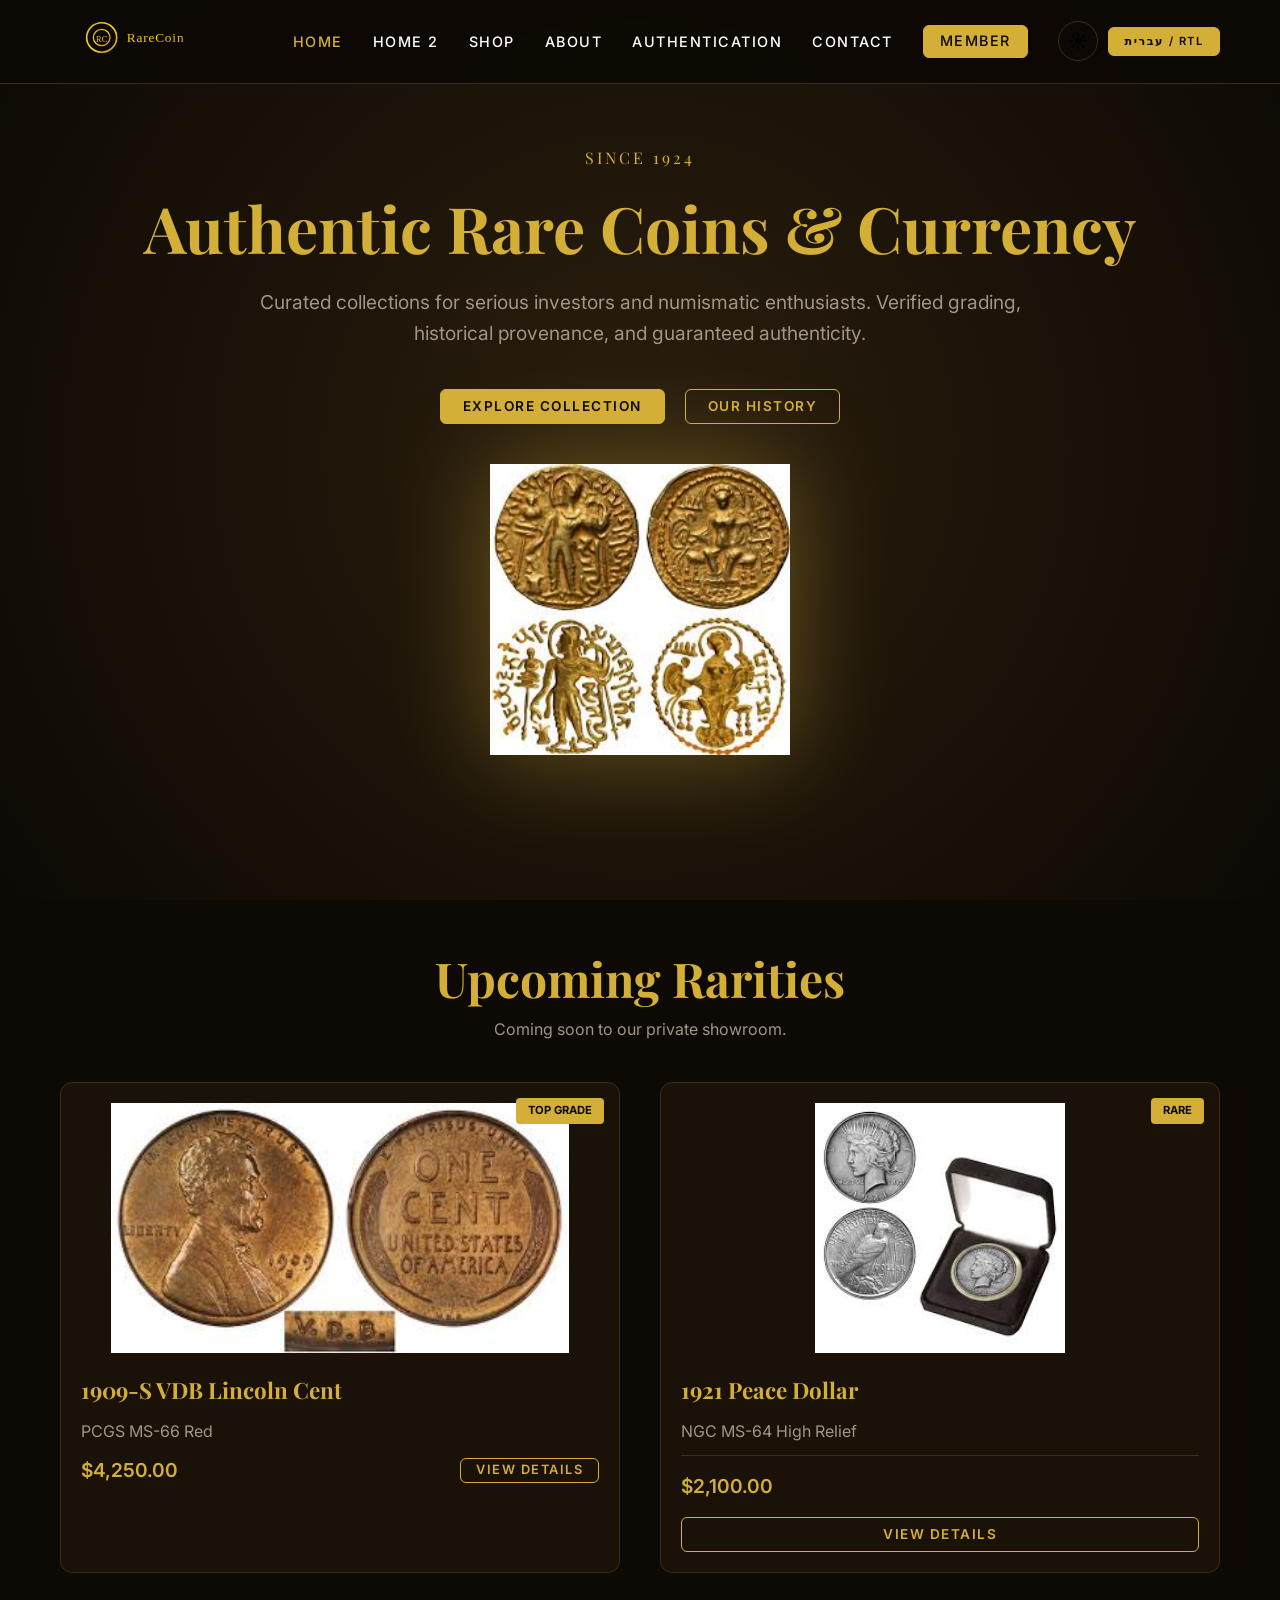
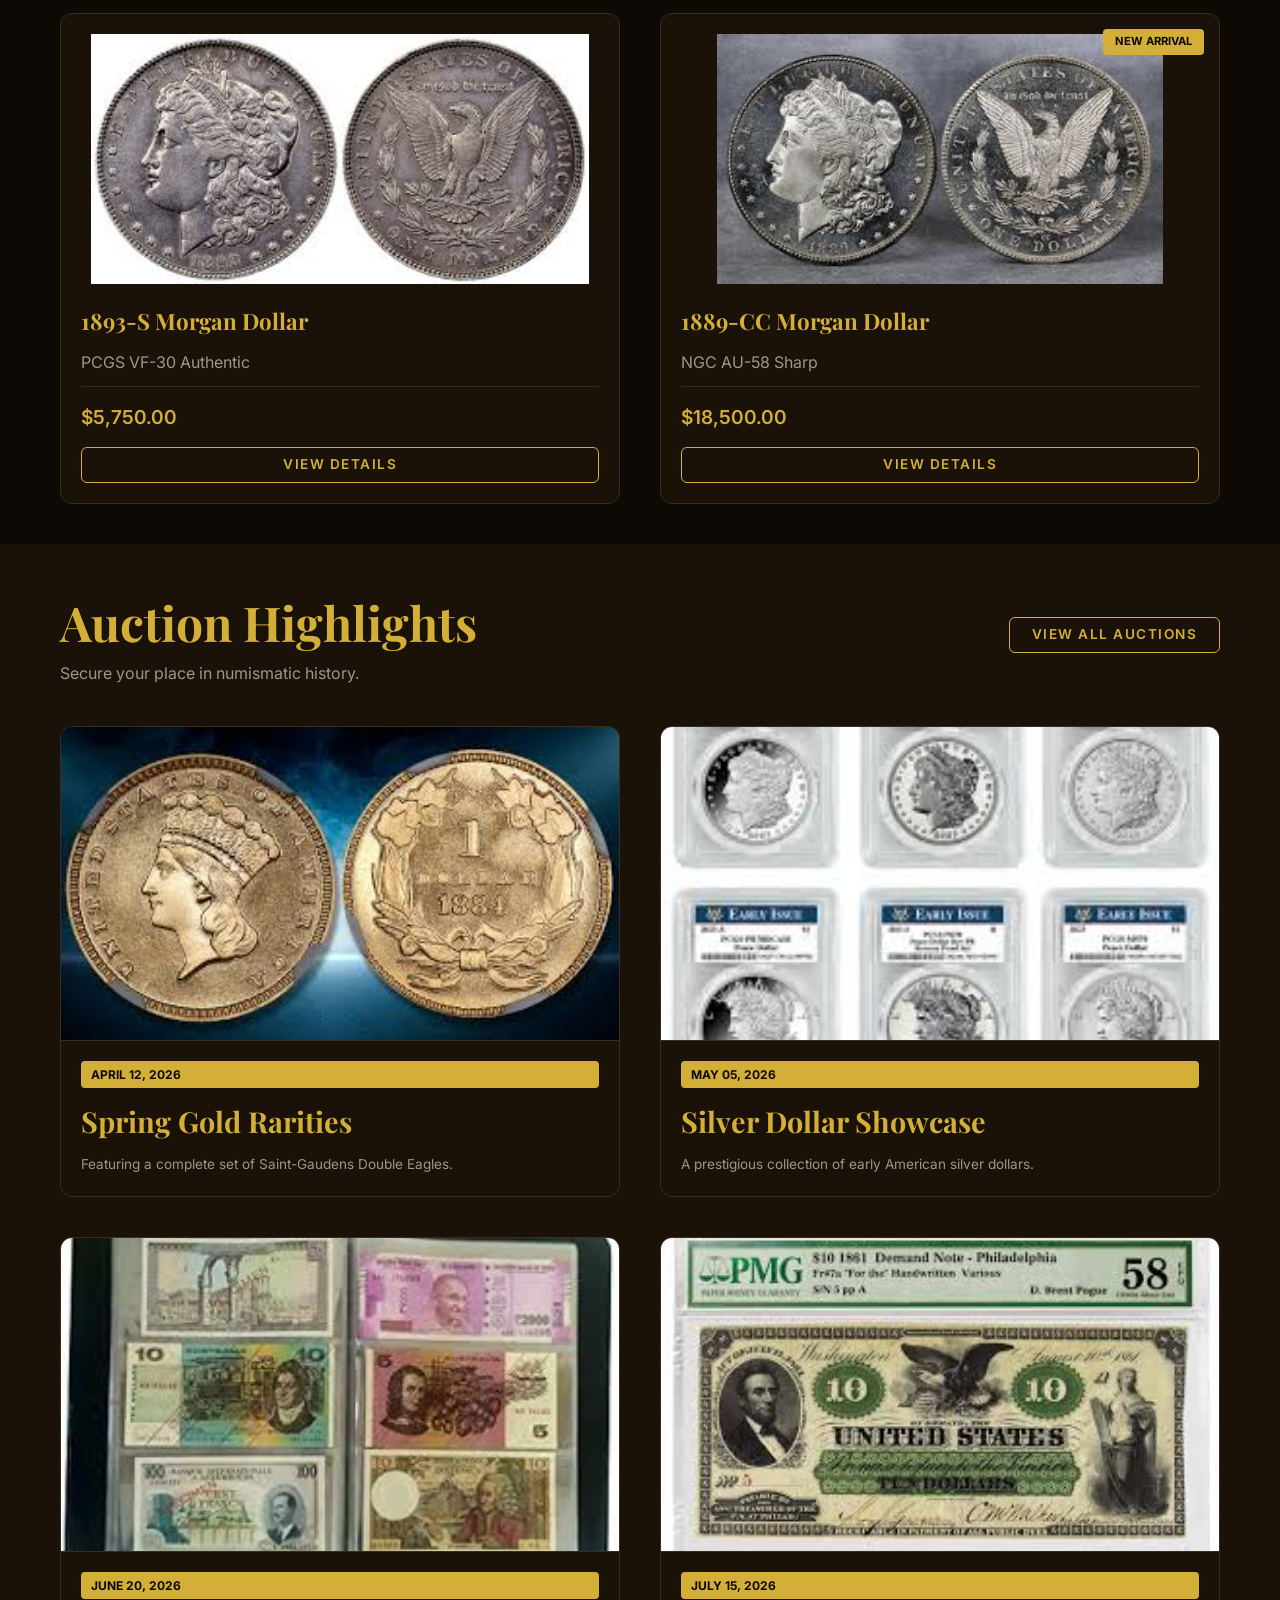
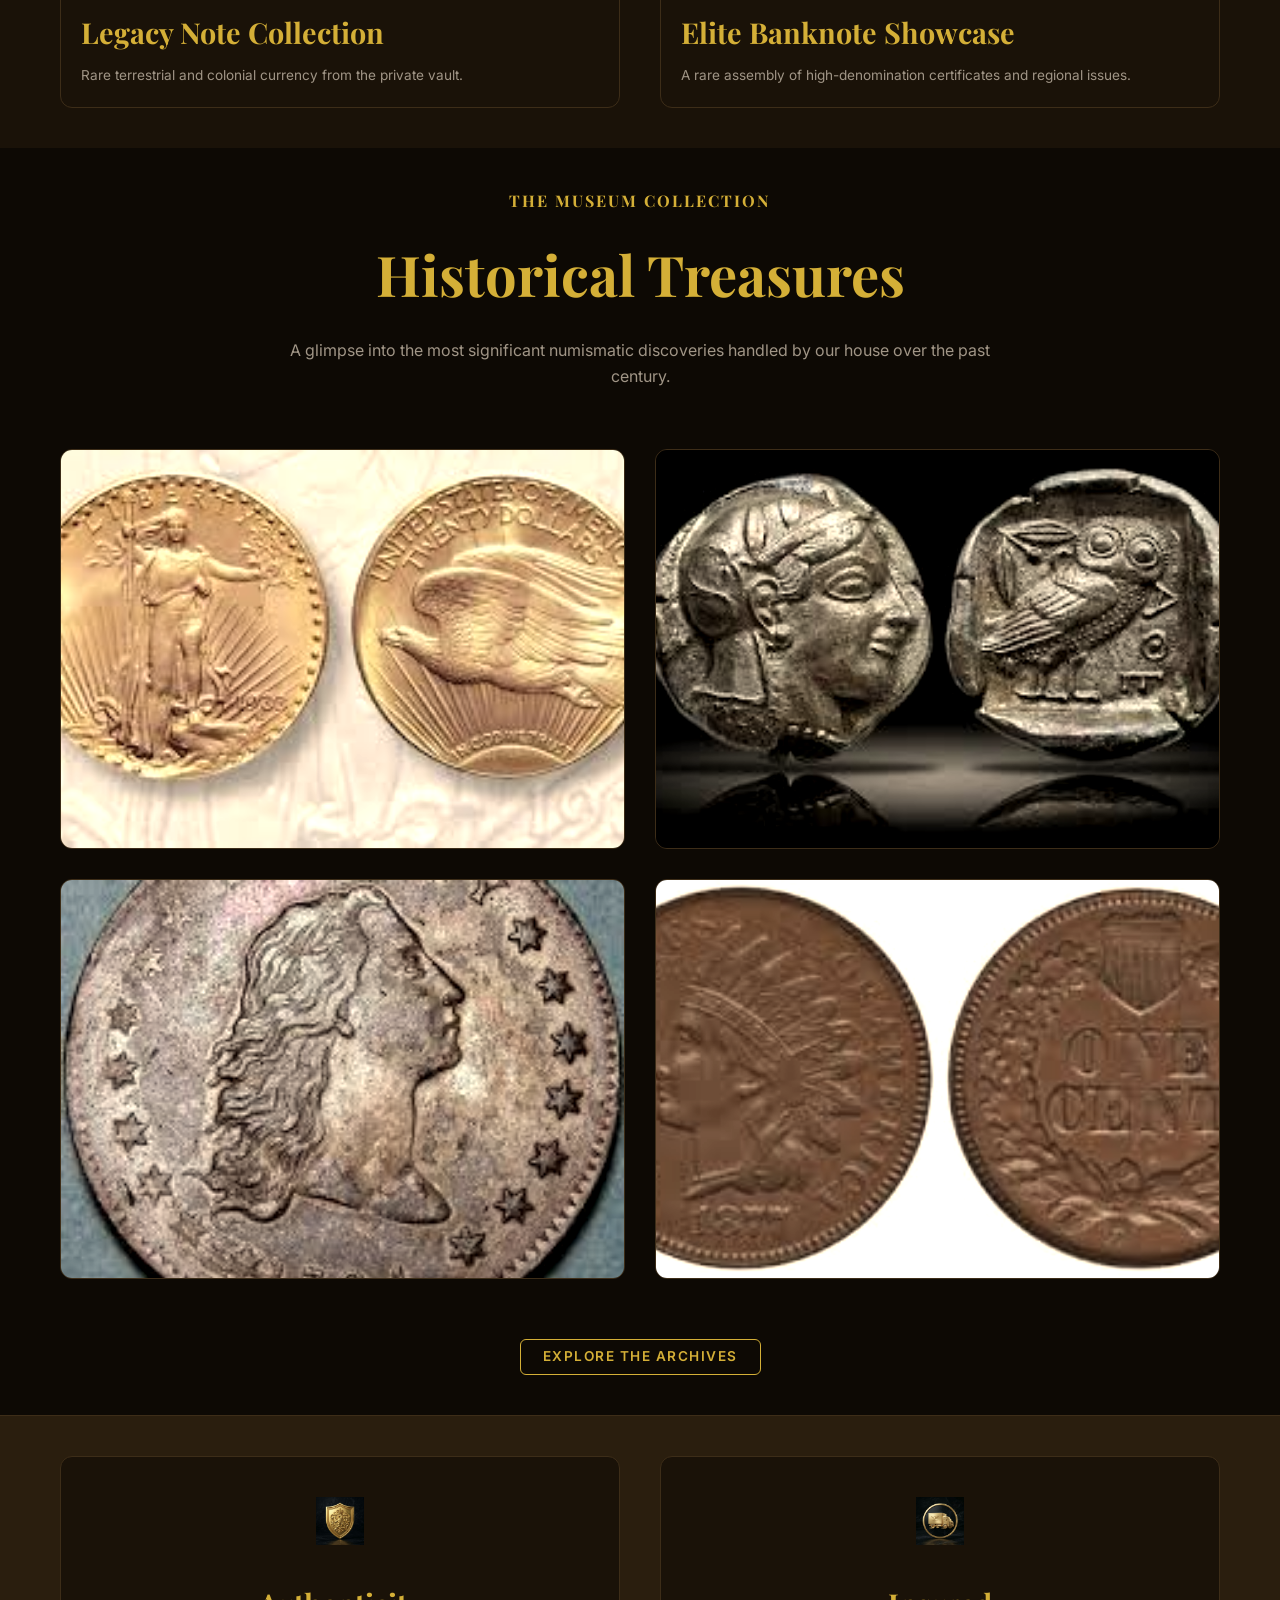
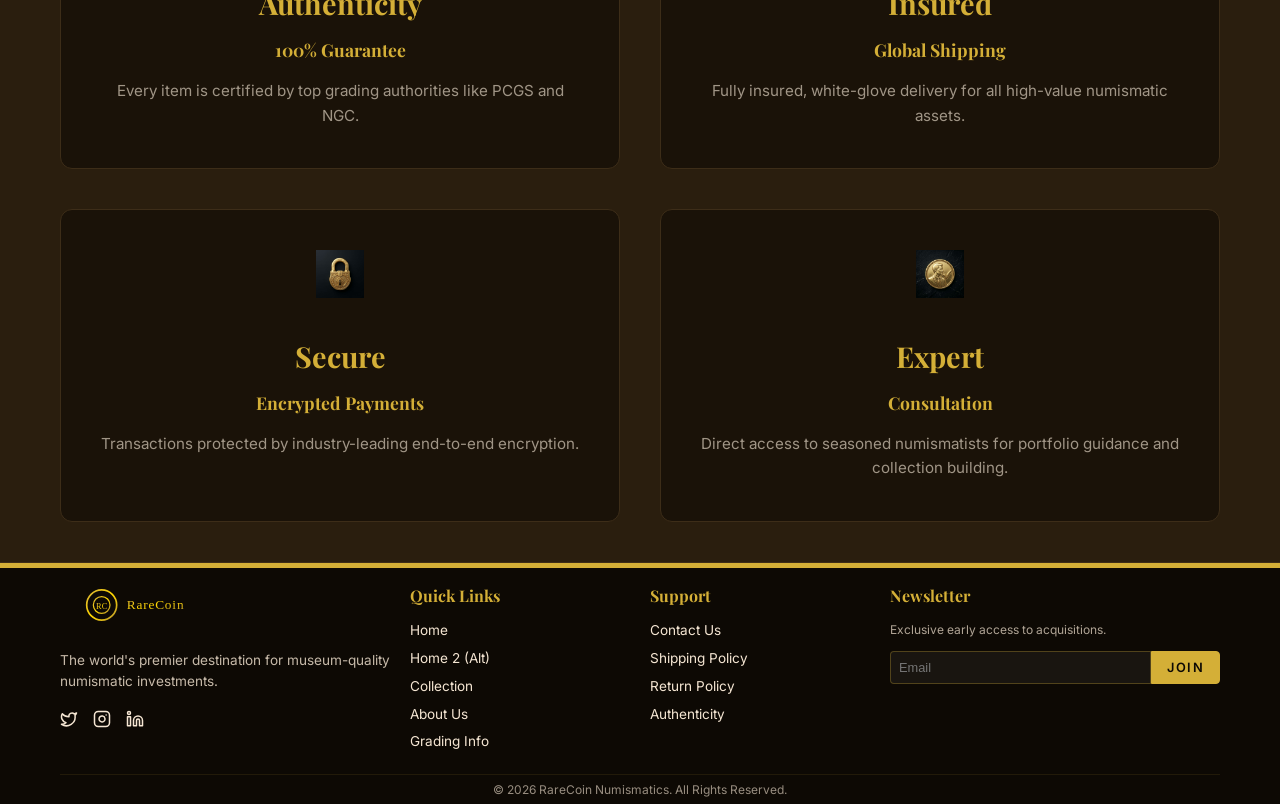
==== commit a7065a48: "cent2" ====
--- a/index.html
+++ b/index.html
@@ -115,7 +115,7 @@
                             <h3>1893-S Morgan Dollar</h3>
                             <p style="color: var(--text-muted); margin-bottom: 10px;">PCGS VF-30 Authentic</p>
                             <div class="product-footer">
-                                <span class="product-price">$12,800.00</span>
+                                <span class="product-price">$5,750.00</span>
                                 <a href="product.html?id=5" class="btn btn-outline">View Details</a>
                             </div>
                         </div>
@@ -128,7 +128,7 @@
                             <h3>1889-CC Morgan Dollar</h3>
                             <p style="color: var(--text-muted); margin-bottom: 10px;">NGC AU-58 Sharp</p>
                             <div class="product-footer">
-                                <span class="product-price">$8,450.00</span>
+                                <span class="product-price">$18,500.00</span>
                                 <a href="product.html?id=3" class="btn btn-outline">View Details</a>
                             </div>
                         </div>
@@ -180,7 +180,7 @@
                     </div>
                     <!-- Added 4th Auction Card -->
                     <div class="auction-card">
-                        <img src="assets/Spring Gold Rarities.jfif" alt="Elite Banknote Showcase" class="auction-image">
+                        <img src="assets/1861 10 demand Note.jfif" alt="Elite Banknote Showcase" class="auction-image">
                         <div class="auction-content">
                             <span class="auction-date">JULY 15, 2026</span>
                             <h3 class="serif">Elite Banknote Showcase</h3>
@@ -240,11 +240,11 @@
                     </div>
                     <!-- Added 4th Gallery Item -->
                     <div class="gallery-item">
-                        <img src="assets/1933 Saint-Gaudens Double Eagle.jfif" alt="1804 Draped Bust Dollar">
+                        <img src="assets/1877 Indian Head Cent.jfif" alt="1877 Indian Head Cent">
                         <div class="gallery-overlay">
                             <div class="gallery-content">
-                                <h3>1804 Draped Bust</h3>
-                                <p>Known as the "King of American Coins," one of the rarest specimens in existence.</p>
+                                <h3>1877 Indian Head</h3>
+                                <p>The undisputed key date to the Indian Head Cent series, an iconic American coin.</p>
                             </div>
                         </div>
                     </div>
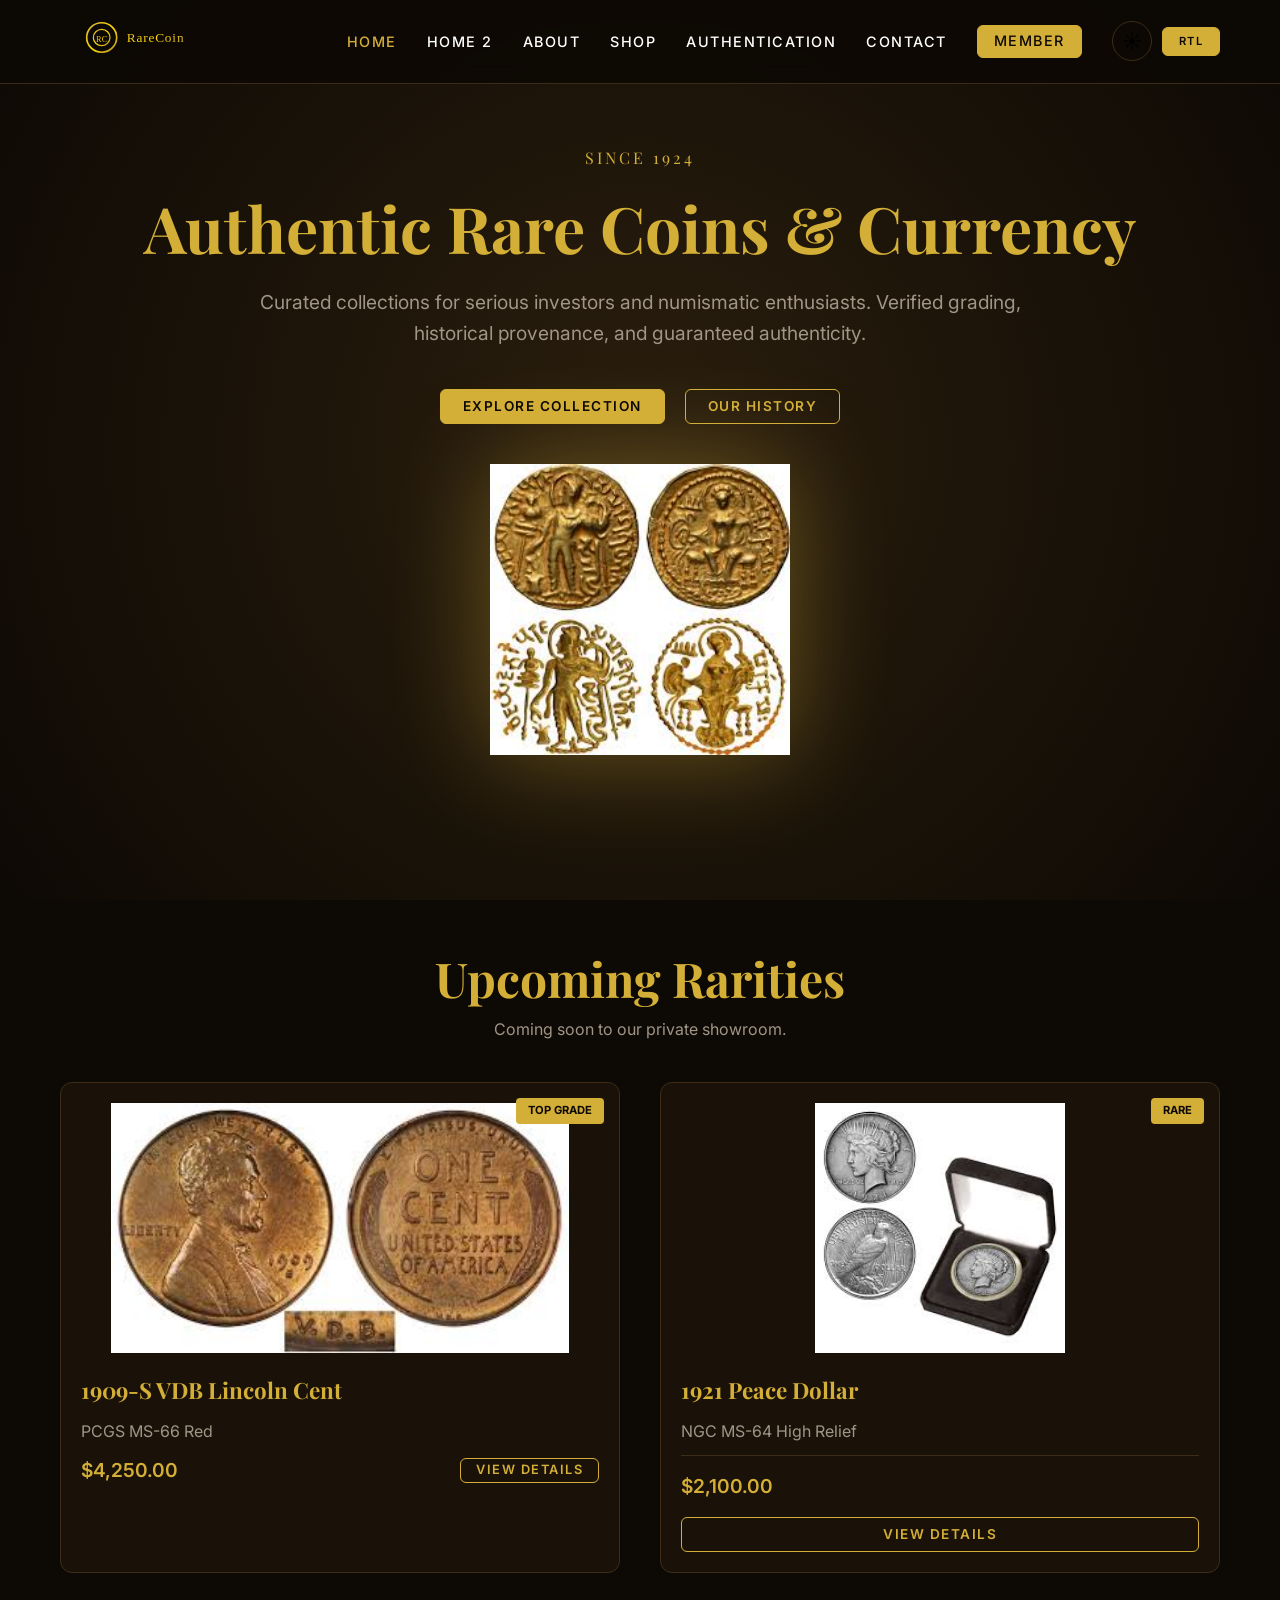
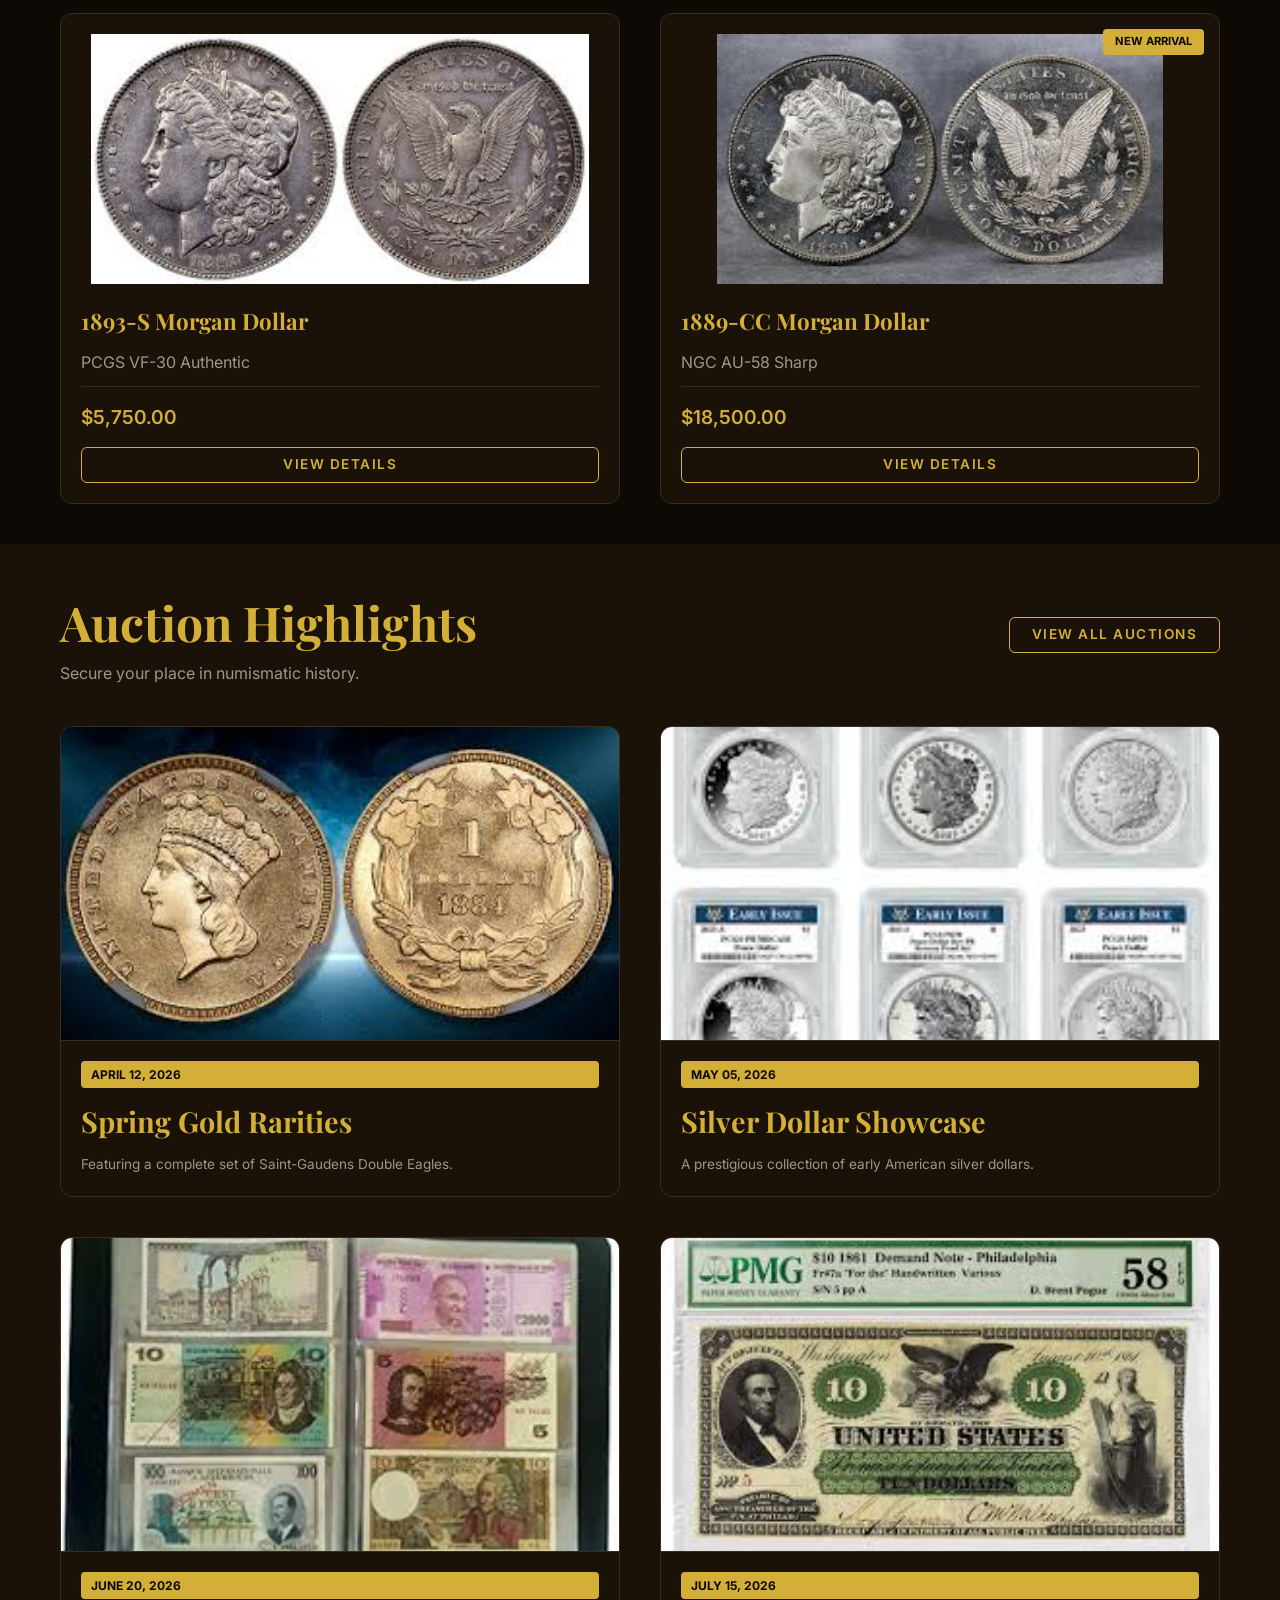
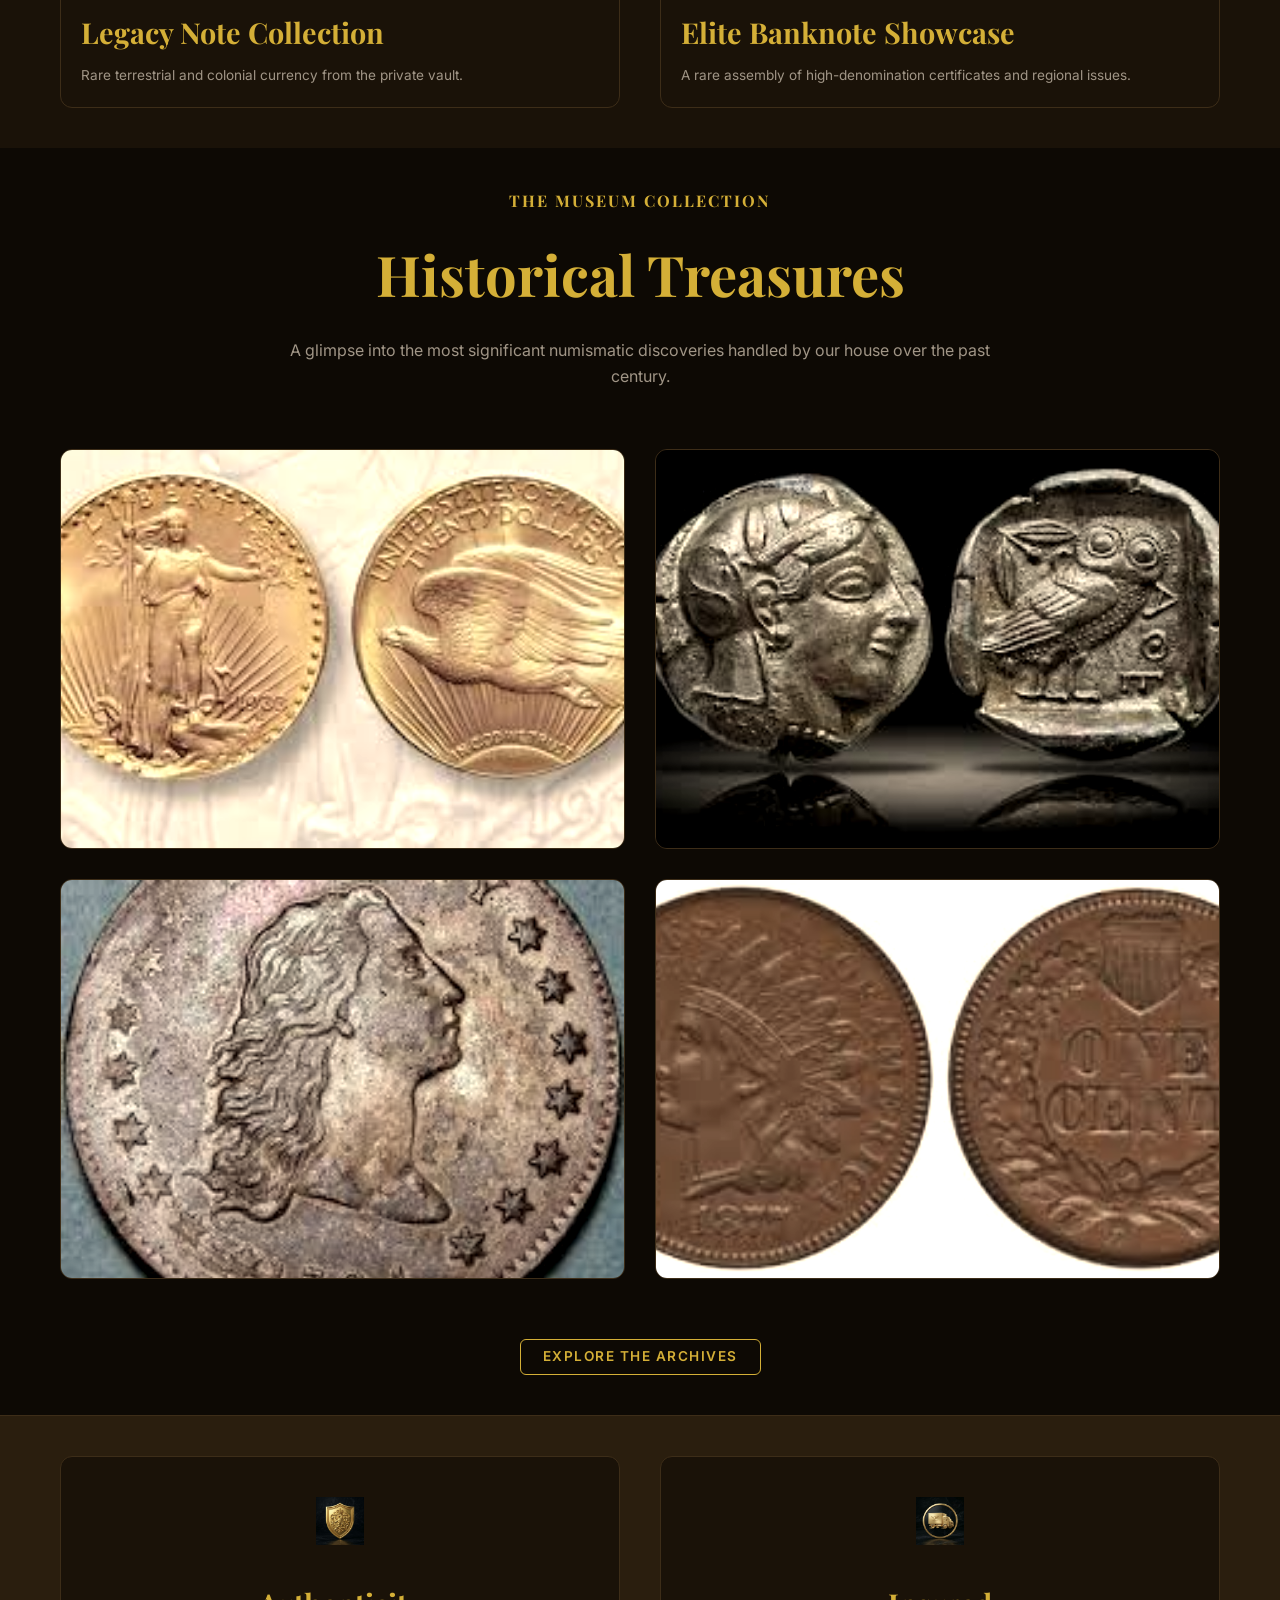
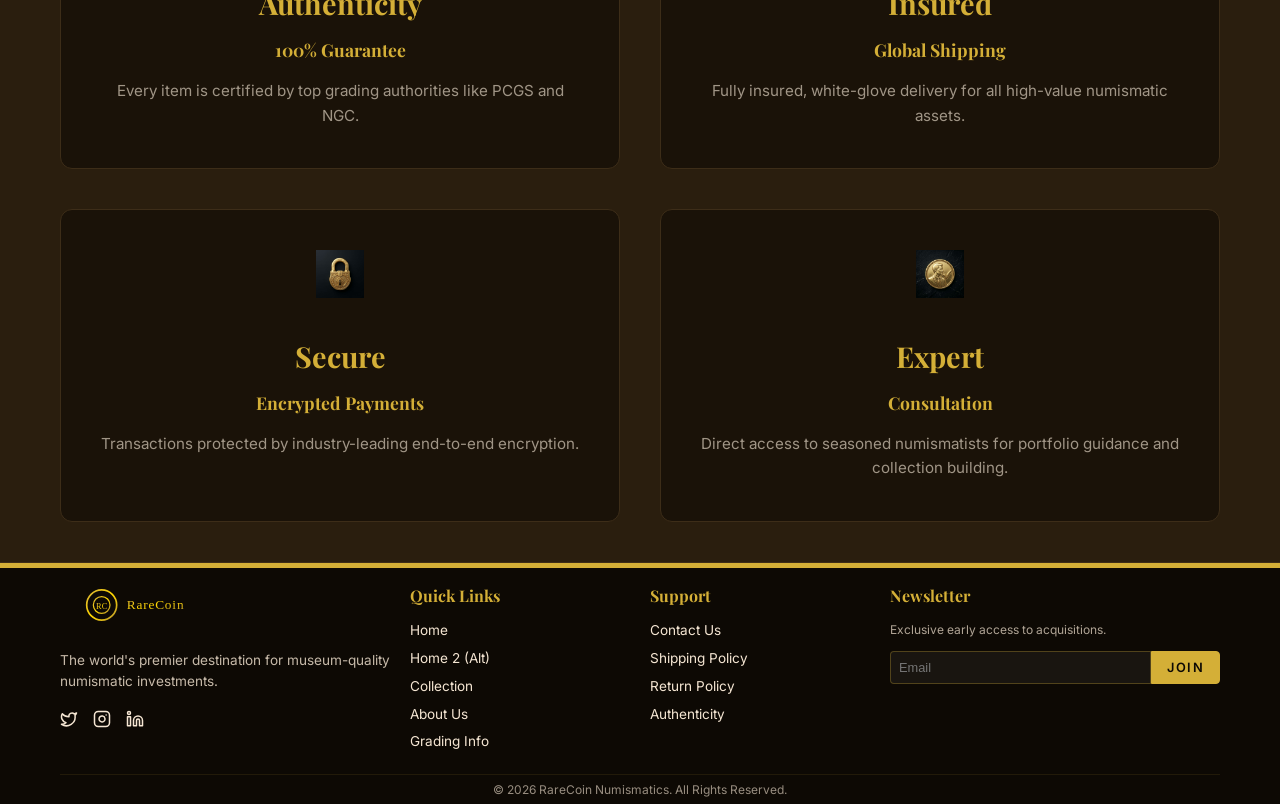
==== commit 3c9eeb99: "clicor01" ====
--- a/index.html
+++ b/index.html
@@ -33,8 +33,8 @@
                 <ul class="nav-links flex align-center">
                     <li><a href="index.html" class="active">Home</a></li>
                     <li><a href="index2.html">Home 2</a></li>
+                    <li><a href="about.html">About</a></li>
                     <li><a href="shop.html">Shop</a></li>
-                    <li><a href="about.html">About</a></li>
                     <li><a href="grading.html">Authentication</a></li>
                     <li><a href="contact.html">Contact</a></li>
                     <li><a href="auth.html" class="btn btn-primary" style="padding: 8px 16px;">Member</a></li>
--- a/css/styles.css
+++ b/css/styles.css
@@ -169,6 +169,10 @@
 .btn-outline:hover {
     background-color: var(--primary-color);
     color: var(--bg-color);
+}
+
+[data-theme="light"] .btn-outline:hover {
+    color: #1a1208; /* Dark text in light mode hover */
 }
 
 .btn-outline:hover img {
@@ -499,7 +503,8 @@
 @media (max-width: 768px) {
 
     .auction-grid,
-    .product-grid {
+    .product-grid,
+    .trust-grid-container {
         grid-template-columns: 1fr;
         gap: 30px;
     }
@@ -642,7 +647,7 @@
         font-size: 2.2rem;
         margin-bottom: 20px;
     }
-    
+
     .grading-badge {
         justify-content: center;
         margin-inline: auto;
@@ -939,6 +944,8 @@
     transition: var(--transition);
     display: flex;
     flex-direction: column;
+    align-items: center;
+    text-align: center;
     height: 100%;
 }
 
@@ -1518,6 +1525,50 @@
     animation: fadeIn 0.5s ease forwards;
 }
 
+.auth-logo {
+    background: #0d0904;
+    /* Solid dark background to make gold pop */
+    padding: 25px 60px;
+    border-radius: 12px;
+    border: 2px solid var(--primary-color);
+    margin-bottom: 45px;
+    box-shadow: 0 15px 35px rgba(212, 175, 55, 0.4);
+    transition: var(--transition);
+    display: flex;
+    justify-content: center;
+    align-items: center;
+}
+
+.auth-logo:hover {
+    transform: translateY(-5px) scale(1.02);
+    box-shadow: 0 20px 45px rgba(212, 175, 55, 0.6);
+}
+
+.auth-form h2 {
+    display: inline-block;
+    padding: 12px 45px;
+    background: #1a1208;
+    /* Dark surface background */
+    color: var(--primary-color) !important;
+    border: 1px solid var(--primary-color);
+    border-radius: 12px;
+    margin-bottom: 25px;
+    position: relative;
+    box-shadow: 0 4px 15px rgba(0, 0, 0, 0.2);
+}
+
+.auth-form h2::after {
+    content: '';
+    position: absolute;
+    bottom: -1px;
+    left: 10%;
+    right: 10%;
+    height: 2px;
+    background: linear-gradient(90deg, transparent, var(--primary-color), transparent);
+}
+
+
+
 .back-to-home {
     position: fixed;
     top: 20px;
@@ -1634,7 +1685,9 @@
 .consignment-steps {
     display: grid;
     grid-template-columns: repeat(2, 1fr);
-}/* Trust Section Cards */
+}
+
+/* Trust Section Cards */
 .trust-card {
     background: var(--surface-color);
     padding: 40px;
@@ -2381,7 +2434,8 @@
 .auth-logo {
     margin-bottom: 30px;
     text-align: center;
-    width: 100%;
+    width: 280px;
+    height: 80px;
 }
 
 .auth-logo img {
@@ -2429,8 +2483,8 @@
 }
 
 .social-icon svg {
-    width: 20px;
-    height: 20px;
+    width: 22px;
+    height: 22px;
     fill: currentColor;
 }
 
@@ -2473,6 +2527,10 @@
     box-shadow: 0 5px 15px rgba(0, 0, 0, 0.1);
 }
 
+[data-theme="light"] .control-btn:hover {
+    color: #1a1208; /* Dark text in light mode hover */
+}
+
 
 
 [data-theme="light"] .city-status {
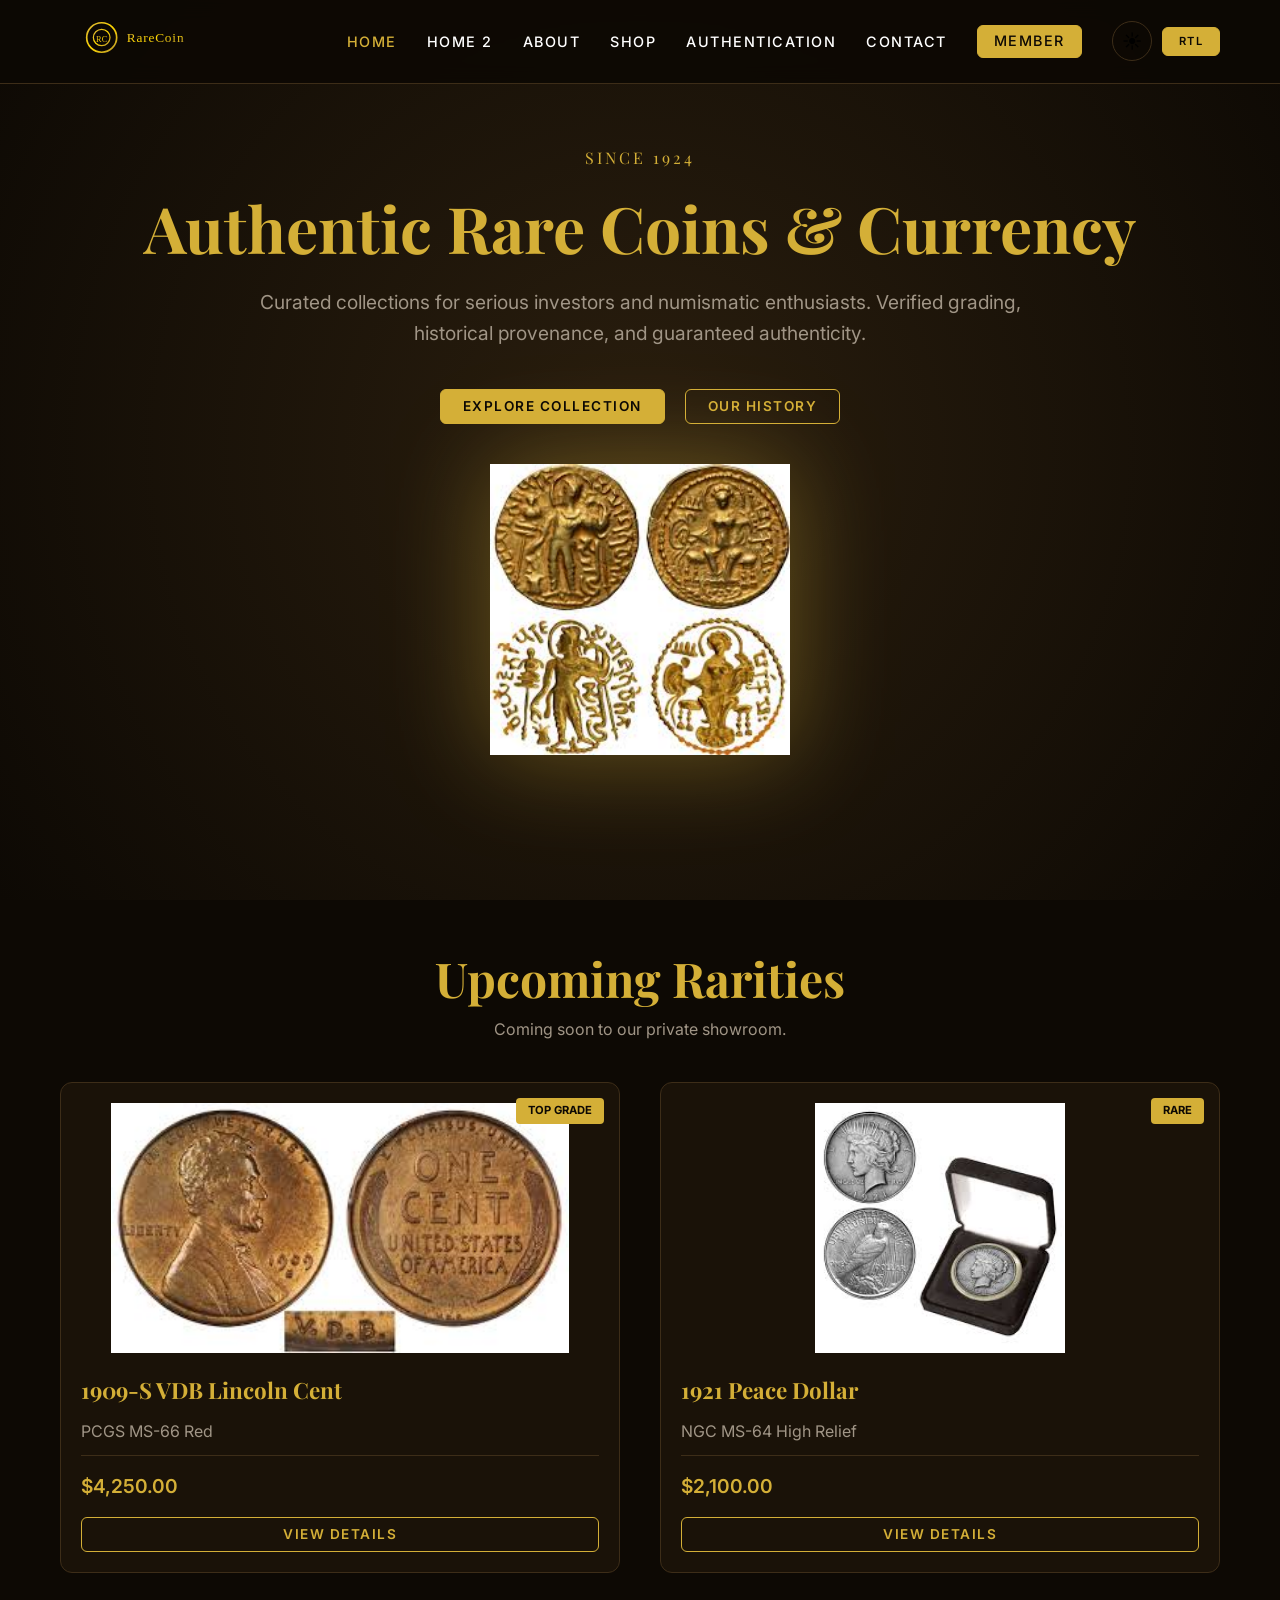
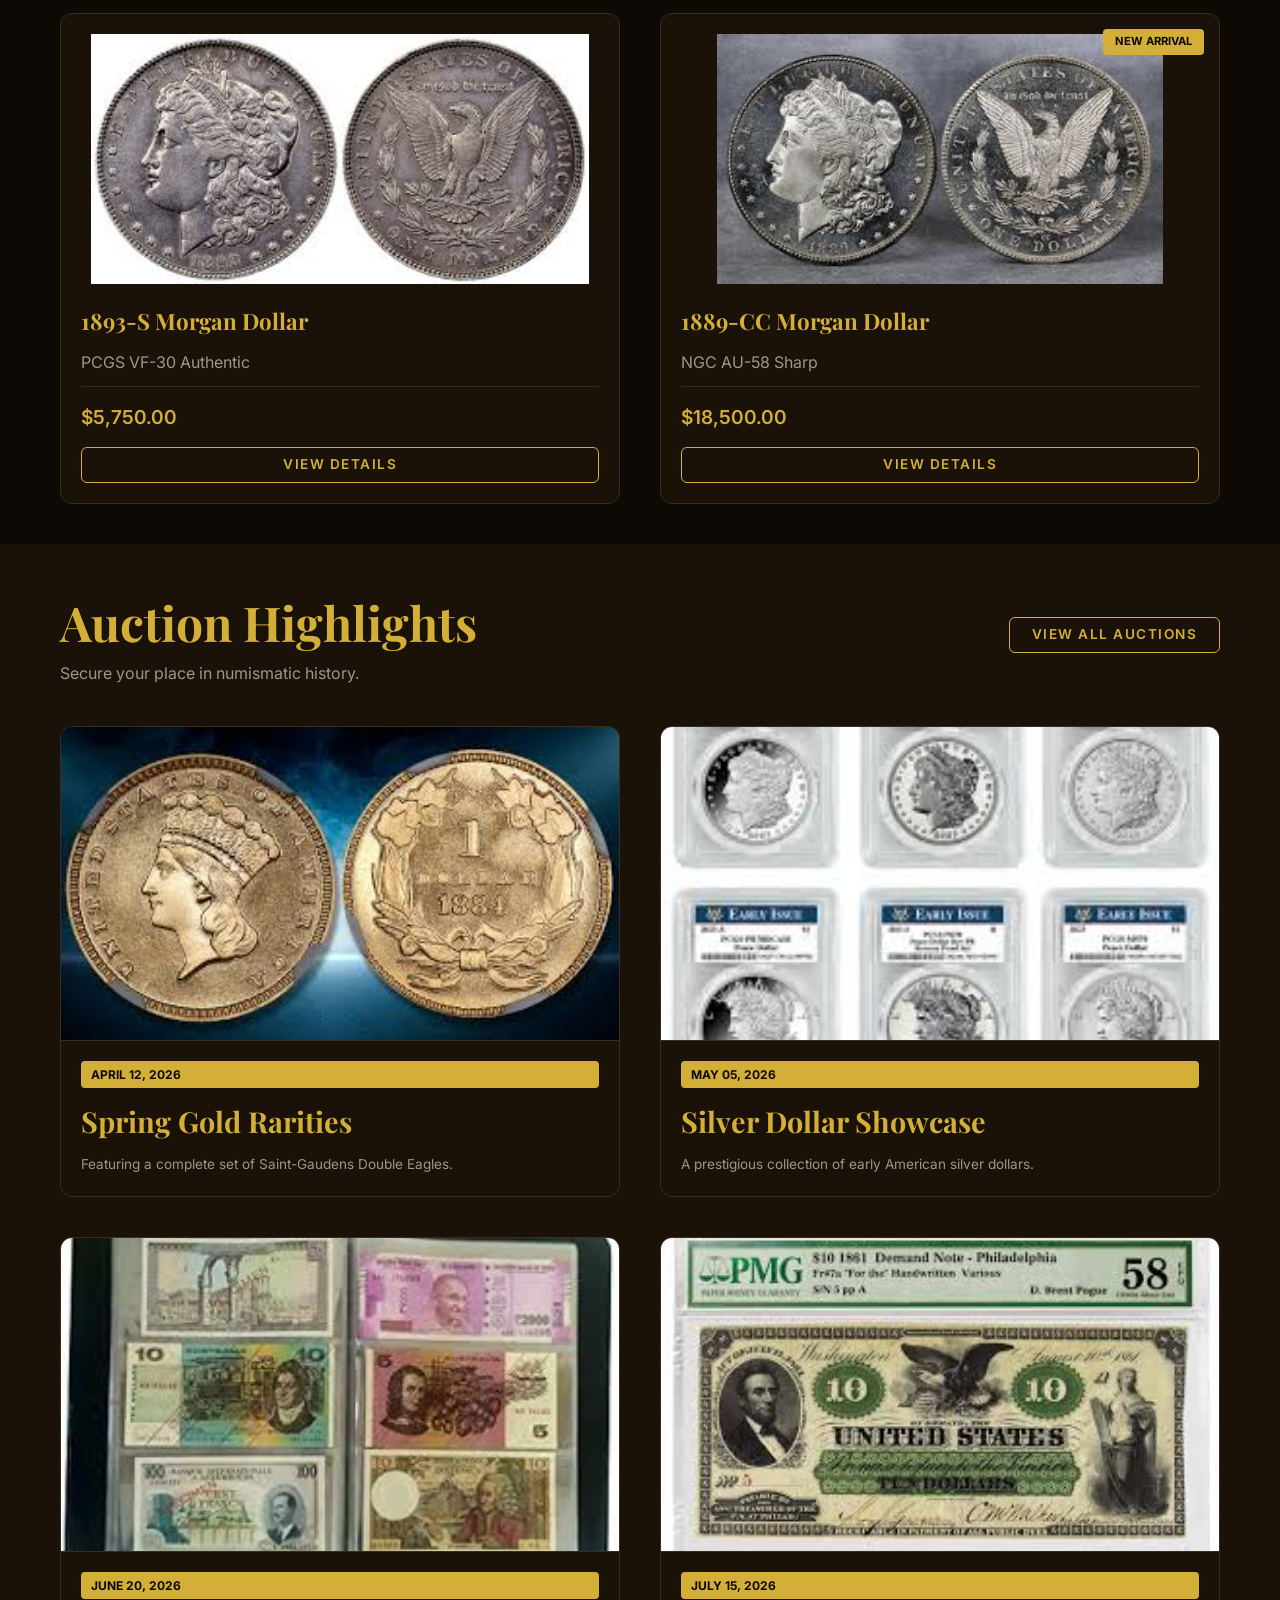
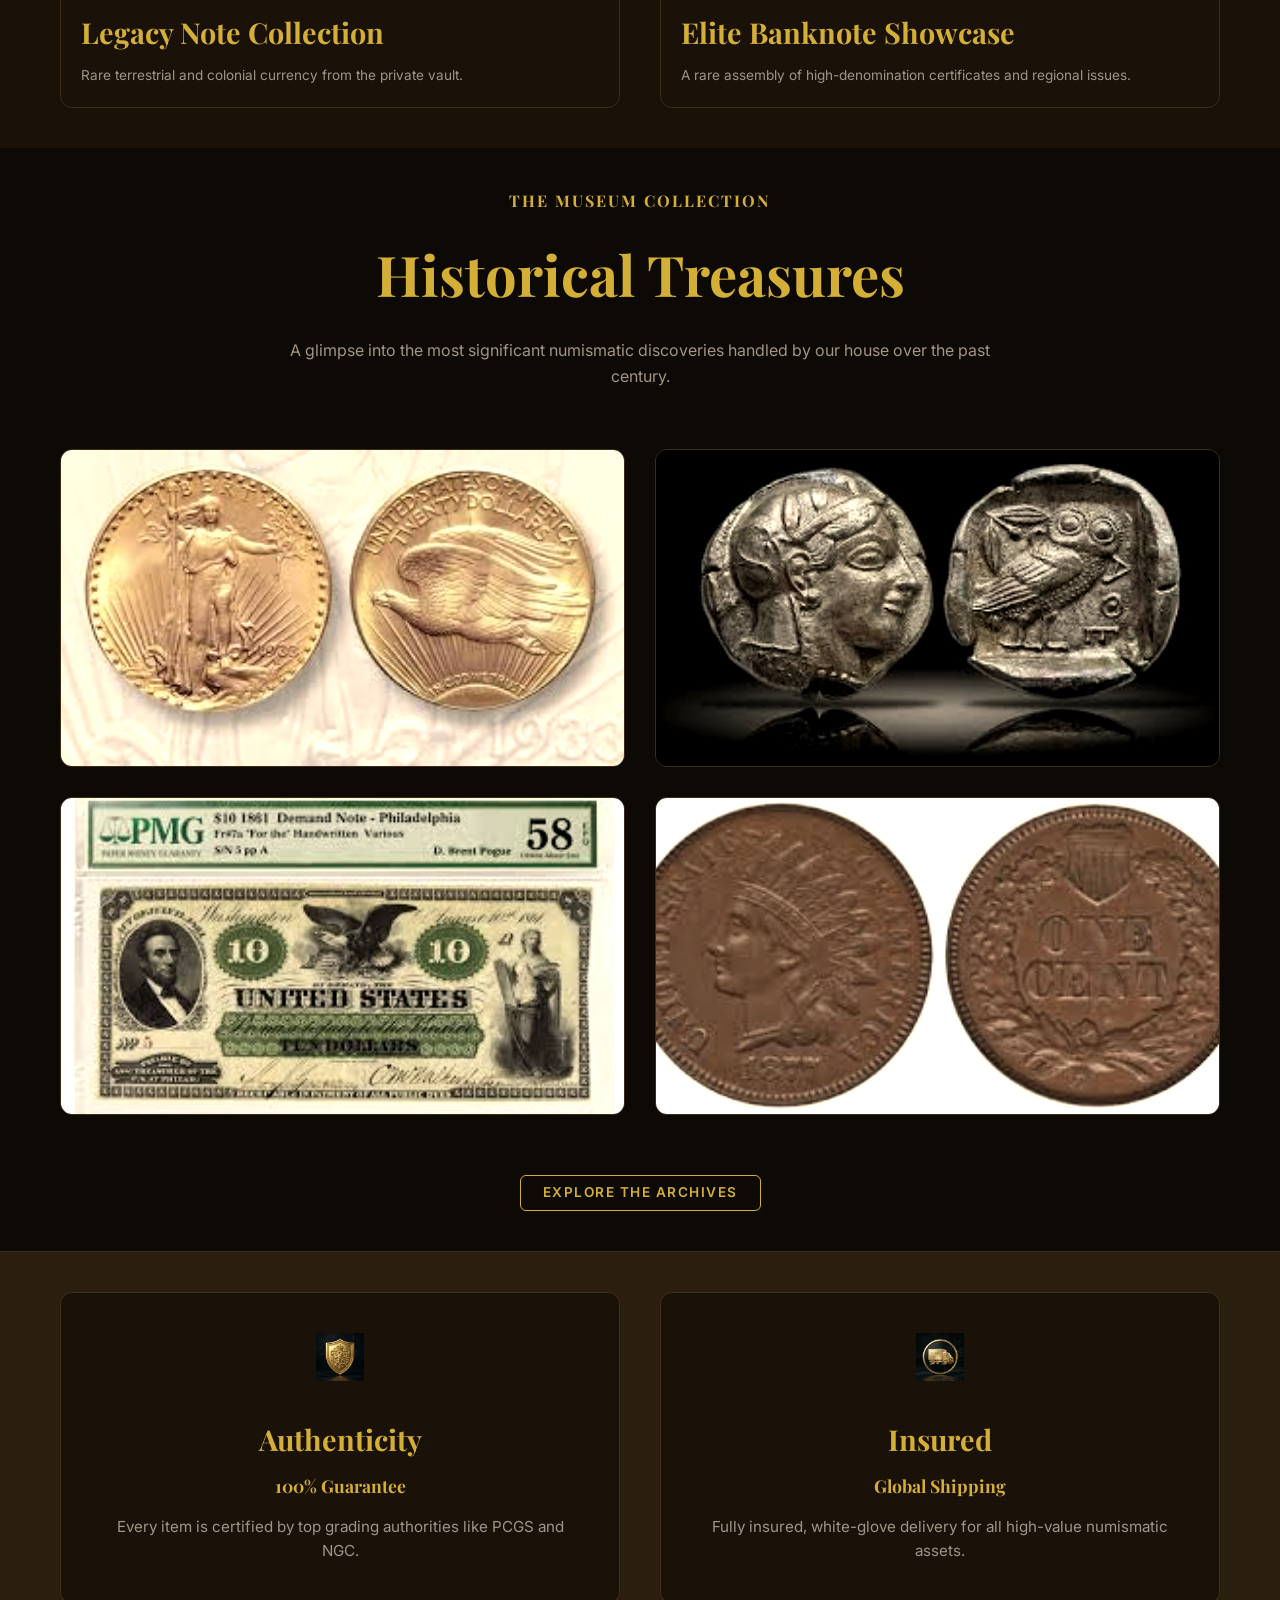
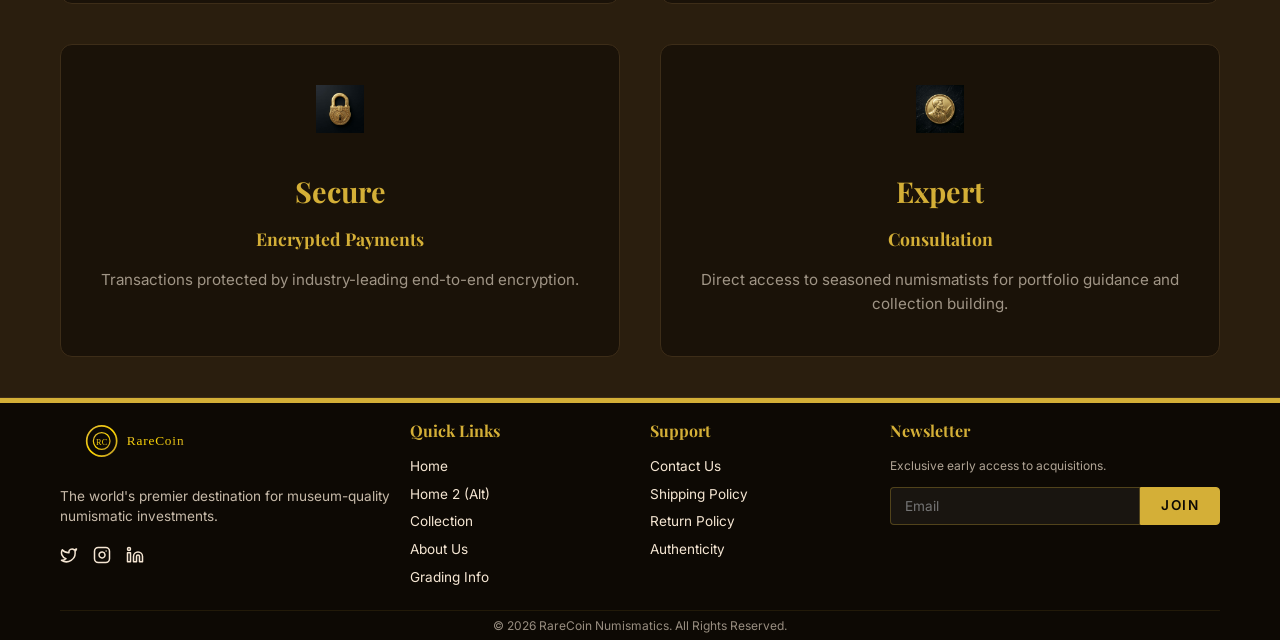
==== commit 60d2260b: "intcorrectio1" ====
--- a/index.html
+++ b/index.html
@@ -88,10 +88,9 @@
                         <div class="product-info">
                             <h3>1909-S VDB Lincoln Cent</h3>
                             <p style="color: var(--text-muted); margin-bottom: 10px;">PCGS MS-66 Red</p>
-                            <div class="flex justify-between align-center">
+                            <div class="product-footer">
                                 <span class="product-price">$4,250.00</span>
-                                <a href="product.html?id=1" class="btn btn-outline"
-                                    style="padding: 5px 15px; font-size: 0.8rem;">View Details</a>
+                                <a href="product.html?id=1" class="btn btn-outline">View Details</a>
                             </div>
                         </div>
                     </div>
@@ -184,7 +183,8 @@
                         <div class="auction-content">
                             <span class="auction-date">JULY 15, 2026</span>
                             <h3 class="serif">Elite Banknote Showcase</h3>
-                            <p style="color: var(--text-muted); font-size: 0.85rem; margin-top: 10px;">A rare assembly of
+                            <p style="color: var(--text-muted); font-size: 0.85rem; margin-top: 10px;">A rare assembly
+                                of
                                 high-denomination certificates and regional issues.</p>
                         </div>
                     </div>
@@ -230,11 +230,11 @@
 
                     <!-- Gallery Item 3 -->
                     <div class="gallery-item">
-                        <img src="assets/1794 Flowing Hair.jfif" alt="1794 Flowing Hair Dollar">
+                        <img src="assets/1861 10 demand Note.jfif" alt="1861 $10 Demand Note">
                         <div class="gallery-overlay">
                             <div class="gallery-content">
-                                <h3>1794 Flowing Hair</h3>
-                                <p>The first dollar coin issued by the United States federal government.</p>
+                                <h3>1861 Demand Note</h3>
+                                <p>A rare specimen of early American paper currency, featuring Abraham Lincoln.</p>
                             </div>
                         </div>
                     </div>
@@ -372,10 +372,8 @@
                     <p style="color: #f5e6d3; font-size: 0.75rem; opacity: 0.7; margin-bottom: 12px;">Exclusive early
                         access to acquisitions.</p>
                     <div class="flex">
-                        <input type="email" placeholder="Email"
-                            style="background: rgba(255,255,255,0.05); border: 1px solid rgba(212, 175, 55, 0.3); padding: 8px; color: #fff; border-radius: 4px 0 0 4px; width: 100%; font-size: 0.8rem;">
-                        <button class="btn btn-primary"
-                            style="border-radius: 0 4px 4px 0; padding: 8px 15px; font-size: 0.8rem;">Join</button>
+                        <input type="email" placeholder="Email" class="footer-input">
+                        <button class="btn btn-primary footer-btn">Join</button>
                     </div>
                 </div>
             </div>
--- a/css/styles.css
+++ b/css/styles.css
@@ -5,6 +5,8 @@
     --secondary-color: #f5e6d3;
     /* Parchment */
     --accent-color: #8b6d2e;
+    --accent-blue: #00d2ff;
+    /* Cyan for the accent line */
 
     --font-serif: 'Playfair Display', Georgia, serif;
     --font-sans: 'Inter', system-ui, -apple-system, sans-serif;
@@ -172,7 +174,8 @@
 }
 
 [data-theme="light"] .btn-outline:hover {
-    color: #1a1208; /* Dark text in light mode hover */
+    color: #1a1208;
+    /* Dark text in light mode hover */
 }
 
 .btn-outline:hover img {
@@ -788,23 +791,59 @@
     display: block;
     margin-bottom: 8px;
     font-weight: 500;
+    text-align: left;
+}
+
+[dir="rtl"] .form-group label {
+    text-align: right;
 }
 
 .form-control {
     width: 100%;
-    padding: 12px 16px;
-    background: var(--surface-color);
+    padding: 14px 18px;
+    background: var(--surface-light);
     border: 1px solid var(--border-color);
     color: var(--text-color);
-    border-radius: 4px;
+    border-radius: 8px;
     font-family: inherit;
-    transition: var(--transition);
+    transition: all var(--transition);
+    font-size: 0.95rem;
+}
+
+.form-control::placeholder {
+    color: var(--text-muted);
+    opacity: 0.5;
+}
+
+select.form-control {
+    appearance: none;
+    -webkit-appearance: none;
+    -moz-appearance: none;
+    background-image: url("data:image/svg+xml,%3Csvg xmlns='http://www.w3.org/2000/svg' width='12' height='12' viewBox='0 0 24 24' fill='none' stroke='%23d4af37' stroke-width='2' stroke-linecap='round' stroke-linejoin='round'%3E%3Cpath d='M6 9l6 6 6-6'/%3E%3C/svg%3E");
+    background-repeat: no-repeat;
+    background-position: right 16px center;
+    background-size: 16px;
+    padding-right: 45px;
+    cursor: pointer;
+}
+
+[dir="rtl"] select.form-control {
+    background-position: left 16px center;
+    padding-right: 18px;
+    padding-left: 45px;
 }
 
 .form-control:focus {
     outline: none;
     border-color: var(--primary-color);
-    box-shadow: 0 0 0 2px var(--primary-glow);
+    background: var(--surface-color);
+    box-shadow: 0 0 0 3px var(--primary-glow), 0 10px 20px rgba(0, 0, 0, 0.2);
+    transform: translateY(-2px);
+}
+
+textarea.form-control {
+    resize: vertical;
+    min-height: 120px;
 }
 
 /* Info Sections */
@@ -819,10 +858,80 @@
     flex-direction: column;
 }
 
-.info-card.enhanced {
-    padding-top: 60px !important;
-    position: relative;
-    flex-grow: 1;
+.contact-form-card {
+    text-align: left;
+    align-items: stretch;
+}
+
+.contact-form-card form {
+    width: 100%;
+}
+
+[dir="rtl"] .contact-form-card {
+    text-align: right;
+}
+
+.footer-input {
+    background: rgba(255, 255, 255, 0.05);
+    border: 1px solid rgba(212, 175, 55, 0.3);
+    padding: 10px 14px;
+    color: #fff;
+    border-radius: 4px 0 0 4px;
+    width: 100%;
+    font-size: 0.85rem;
+    font-family: inherit;
+    transition: var(--transition);
+}
+
+.footer-input:focus {
+    outline: none;
+    border-color: var(--primary-color);
+    background: rgba(255, 255, 255, 0.1);
+}
+
+[dir="rtl"] .footer-input {
+    border-radius: 0 4px 4px 0;
+}
+
+.footer-btn {
+    border-radius: 0 4px 4px 0;
+    padding: 10px 20px;
+    font-size: 0.85rem;
+}
+
+[dir="rtl"] .footer-btn {
+    border-radius: 4px 0 0 4px;
+}
+
+.shop-filter-select {
+    background: var(--surface-light);
+    color: var(--text-color);
+    border: 1px solid var(--border-color);
+    padding: 12px 20px;
+    border-radius: 8px;
+    font-size: 0.9rem;
+    font-family: inherit;
+    cursor: pointer;
+    transition: var(--transition);
+    appearance: none;
+    -webkit-appearance: none;
+    background-image: url("data:image/svg+xml,%3Csvg xmlns='http://www.w3.org/2000/svg' width='12' height='12' viewBox='0 0 24 24' fill='none' stroke='%23d4af37' stroke-width='2' stroke-linecap='round' stroke-linejoin='round'%3E%3Cpath d='M6 9l6 6 6-6'/%3E%3C/svg%3E");
+    background-repeat: no-repeat;
+    background-position: right 16px center;
+    background-size: 14px;
+    padding-right: 45px;
+}
+
+[dir="rtl"] .shop-filter-select {
+    background-position: left 16px center;
+    padding-right: 20px;
+    padding-left: 45px;
+}
+
+.shop-filter-select:focus {
+    outline: none;
+    border-color: var(--primary-color);
+    box-shadow: 0 0 0 3px var(--primary-glow);
 }
 
 .info-card .btn {
@@ -1097,7 +1206,7 @@
     position: relative;
     border-radius: 12px;
     overflow: hidden;
-    height: 400px;
+    aspect-ratio: 16 / 9;
     background: var(--surface-color);
     border: 1px solid var(--border-color);
     transition: var(--transition);
@@ -1106,6 +1215,7 @@
 .gallery-item img {
     width: 100%;
     height: 100%;
+    display: block;
     object-fit: cover;
     transition: transform 0.8s ease;
     filter: sepia(0.3) contrast(1.1);
@@ -1160,10 +1270,6 @@
 @media (max-width: 768px) {
     .gallery-grid {
         grid-template-columns: 1fr;
-    }
-
-    .gallery-item {
-        height: 350px;
     }
 }
 
@@ -1425,9 +1531,10 @@
         backdrop-filter: blur(10px);
         -webkit-backdrop-filter: blur(10px);
         flex-direction: column;
-        justify-content: center;
+        /* justify-content: center; */
         align-items: center;
         padding: 40px;
+        padding-top: 75px;
         box-shadow: -10px 0 30px rgba(0, 0, 0, 0.5);
         z-index: 1050;
         transition: var(--transition);
@@ -1531,12 +1638,19 @@
     padding: 25px 60px;
     border-radius: 12px;
     border: 2px solid var(--primary-color);
-    margin-bottom: 45px;
-    box-shadow: 0 15px 35px rgba(212, 175, 55, 0.4);
+    margin: 0 auto 45px;
+    width: fit-content;
+    box-shadow: 0 10px 30px rgba(212, 175, 55, 0.4);
     transition: var(--transition);
     display: flex;
     justify-content: center;
     align-items: center;
+}
+
+.auth-logo img {
+    height: 50px;
+    width: auto;
+    object-fit: contain;
 }
 
 .auth-logo:hover {
@@ -1601,6 +1715,50 @@
     background: rgba(212, 175, 55, 0.1);
 }
 
+
+/* Floating Controls (Theme/RTL) */
+.floating-controls {
+    position: fixed;
+    top: 25px;
+    right: 25px;
+    display: flex !important;
+    flex-direction: row !important;
+    gap: 12px;
+    z-index: 1000;
+}
+
+.control-btn {
+    width: 44px;
+    height: 44px;
+    border-radius: 50%;
+    border: 1px solid var(--border-color);
+    background: var(--surface-color);
+    backdrop-filter: blur(8px);
+    -webkit-backdrop-filter: blur(8px);
+    color: var(--text-color);
+    display: flex;
+    align-items: center;
+    justify-content: center;
+    cursor: pointer;
+    transition: all 0.3s cubic-bezier(0.4, 0, 0.2, 1);
+    font-size: 1.2rem;
+    box-shadow: 0 4px 15px rgba(0, 0, 0, 0.2);
+}
+
+.control-btn:hover {
+    border-color: var(--primary-color);
+    background: rgba(212, 175, 55, 0.1);
+    transform: translateY(-3px) scale(1.05);
+    box-shadow: 0 8px 25px rgba(212, 175, 55, 0.2);
+}
+
+.control-btn#rtl-toggle {
+    font-size: 0.75rem;
+    font-weight: 700;
+    font-family: var(--font-sans);
+    letter-spacing: 0.5px;
+}
+
 /* Back to Top Button */
 #back-to-top {
     position: fixed;
@@ -1794,7 +1952,6 @@
     font-size: 3rem;
     font-family: var(--font-serif);
     color: var(--primary-color);
-    opacity: 0.2;
     position: absolute;
     top: 10px;
     right: 20px;
@@ -1872,7 +2029,7 @@
 /* --- Grading Page Enhancements --- */
 
 .grading-hero {
-    height: 80vh;
+    min-height: 80vh;
     display: flex;
     align-items: center;
     justify-content: center;
@@ -1883,8 +2040,7 @@
     background-attachment: fixed;
     position: relative;
     border-bottom: 2px solid var(--primary-color);
-    margin-top: -120px;
-    /* Offset for header padding */
+    padding-top: 100px;
 }
 
 .grading-hero-content {
@@ -1925,70 +2081,247 @@
     box-shadow: 0 10px 30px rgba(212, 175, 55, 0.1);
 }
 
-/* Process Journey */
-.process-grid {
+/* Grading Tiers */
+#tiers {
+    font-weight: 600;
+}
+
+#tiers h2.serif {
+    font-weight: 700;
+}
+
+#tiers .btn {
+    font-weight: 700;
+}
+
+.tiers-grid {
     display: grid;
-    grid-template-columns: repeat(2, 1fr);
-    gap: 20px;
-    margin-top: 40px;
-}
-
+    grid-template-columns: repeat(4, 1fr);
+    gap: 30px;
+    margin-top: 50px;
+}
+
+@media (max-width: 1100px) {
+    .tiers-grid {
+        grid-template-columns: repeat(2, 1fr);
+    }
+}
+
+.tier-card {
+    padding: 40px 30px;
+    text-align: center;
+    transition: var(--transition);
+    border: 1px solid var(--border-color);
+    background: var(--surface-color);
+    display: flex;
+    flex-direction: column;
+    justify-content: space-between;
+    height: 100%;
+    margin-bottom: 20px;
+    /* Space between rows */
+}
+
+.tier-card .btn {
+    margin-top: auto;
+    /* Pin button to bottom */
+}
+
+.tier-card.highlighted {
+    border-color: var(--primary-color);
+    box-shadow: 0 10px 40px var(--primary-glow);
+    transform: translateY(-10px);
+}
+
+.tier-badge {
+    position: absolute;
+    top: 15px;
+    right: -35px;
+    background: var(--primary-color);
+    color: var(--bg-color);
+    padding: 5px 40px;
+    font-size: 0.7rem;
+    font-weight: 700;
+    transform: rotate(45deg);
+    text-transform: uppercase;
+}
+
+.tier-card h3 {
+    margin-bottom: 20px;
+    font-size: 1.8rem;
+    font-weight: 700;
+}
+
+.tier-price {
+    font-size: 3rem;
+    font-weight: 700;
+    color: var(--primary-color);
+    margin-bottom: 25px;
+    line-height: 1;
+}
+
+.tier-price span {
+    font-size: 1rem;
+    font-weight: 600;
+    color: var(--text-muted);
+}
+
+.tier-features {
+    list-style: none;
+    margin-bottom: 30px;
+    flex-grow: 1;
+    text-align: left;
+}
+
+.tier-features li {
+    padding: 10px 0;
+    border-bottom: 1px solid rgba(212, 175, 55, 0.1);
+    font-size: 0.9rem;
+    color: var(--text-muted);
+    font-weight: 600;
+}
+
+.tier-features li strong {
+    color: var(--text-color);
+    font-weight: 700;
+}
+
+.tier-card:hover {
+    transform: translateY(-10px);
+    border-color: var(--primary-color);
+    box-shadow: 0 15px 45px rgba(212, 175, 55, 0.15);
+}
+
+/* Process Timeline (Authentication Journey) */
+.process-timeline {
+    display: grid;
+    grid-template-columns: repeat(3, 1fr);
+    gap: 60px 40px;
+    margin-top: 60px;
+    position: relative;
+}
 
 .process-step {
     text-align: center;
     position: relative;
+    padding: 20px;
+    transition: var(--transition);
+}
+
+.process-number {
+    position: absolute;
+    top: -10px;
+    left: 50%;
+    transform: translateX(-50%);
+    font-size: 4rem;
+    font-weight: 900;
+    color: var(--primary-color);
+    opacity: 0.05;
+    font-family: var(--font-serif);
+    z-index: 1;
 }
 
 .process-icon-wrapper {
-    width: 80px;
-    height: 80px;
+    width: 90px;
+    height: 90px;
     background: var(--surface-light);
-    border: 1px solid var(--primary-color);
+    border: 1px solid var(--border-color);
     border-radius: 50%;
     display: flex;
     align-items: center;
     justify-content: center;
-    margin: 0 auto 20px;
-    font-size: 2rem;
-    color: var(--primary-color);
+    margin: 0 auto 25px;
     transition: var(--transition);
     position: relative;
     z-index: 2;
-}
-
-.process-step:not(:last-child)::after {
-    content: '';
-    position: absolute;
-    top: 40px;
-    left: 100%;
-    width: calc(100% - 80px);
-    height: 2px;
-    background: linear-gradient(to right, var(--primary-color), transparent);
-    z-index: 1;
+    box-shadow: 0 10px 25px rgba(0, 0, 0, 0.2);
+}
+
+.process-step h4 {
+    font-size: 1.3rem;
+    margin-bottom: 15px;
+    position: relative;
+    z-index: 2;
+}
+
+.process-step p {
+    color: var(--text-muted);
+    font-size: 0.9rem;
+    line-height: 1.6;
+    position: relative;
+    z-index: 2;
 }
 
 .process-step:hover .process-icon-wrapper {
-    background: var(--primary-color);
-    color: var(--bg-color);
-    box-shadow: 0 0 20px var(--primary-glow);
-}
-
-.process-step h4 {
-    margin-bottom: 10px;
-    font-size: 1.1rem;
-}
-
-.process-step p {
-    font-size: 0.85rem;
-    color: var(--text-muted);
+    border-color: var(--primary-color);
+    transform: translateY(-5px);
+    box-shadow: 0 15px 35px var(--primary-glow);
+    background: var(--bg-color);
+}
+
+.process-step:hover h4 {
+    color: var(--primary-color);
 }
 
 /* Enhanced Info Cards */
 .info-card {
     text-align: center;
+    /* Titles/Text centered by default */
     display: flex;
     flex-direction: column;
     align-items: center;
+    /* Center children horizontally */
+    height: 100%;
+}
+
+.info-card h3 {
+    text-align: center;
+    width: 100%;
+    color: var(--primary-color);
+    font-size: 1.8rem;
+    margin-bottom: 20px;
+}
+
+.info-card p {
+    text-align: center;
+    width: 100%;
+    color: var(--text-muted);
+    line-height: 1.6;
+}
+
+.info-card ul {
+    width: fit-content;
+    /* Only as wide as needed to enable block centering */
+    max-width: 100%;
+    margin-top: 20px;
+    flex-grow: 1;
+    /* Stretch to push button down */
+}
+
+.accent-list {
+    list-style: none;
+    padding-left: clamp(15px, 2.5vw, 25px) !important;
+    margin: 30px auto !important;
+    text-align: left;
+    /* Ensure items inside are left-aligned */
+}
+
+.accent-list li {
+    display: flex;
+    align-items: center;
+    gap: 12px;
+    margin-bottom: 15px;
+    color: var(--text-muted);
+}
+
+.accent-list li img {
+    width: 18px;
+    height: 18px;
+    background: var(--primary-color);
+    padding: 3px;
+    border-radius: 4px;
+    flex-shrink: 0;
+    filter: brightness(0.2);
+    /* Make icons dark on gold background */
 }
 
 .info-card.enhanced {
@@ -2051,53 +2384,30 @@
     background: var(--surface-light);
 }
 
-/* Trust Badges */
-.trust-badges {
-    display: flex;
-    justify-content: center;
-    align-items: center;
-    gap: 60px;
-    flex-wrap: wrap;
-    opacity: 0.6;
-    filter: grayscale(1);
-    transition: 0.5s;
-}
-
-.trust-badges:hover {
-    opacity: 1;
-    filter: grayscale(0);
-}
-
-.badge-item {
-    font-family: var(--font-serif);
-    font-size: 1.5rem;
-    font-weight: 700;
-    color: var(--text-muted);
-    letter-spacing: 2px;
-}
-
-@media (max-width: 900px) {
-    .process-grid {
+
+
+@media (max-width: 992px) {
+    .process-timeline {
+        grid-template-columns: repeat(2, 1fr);
+    }
+}
+
+@media (max-width: 600px) {
+    .process-timeline {
         grid-template-columns: 1fr;
-        gap: 40px;
-    }
-
-    .process-step:not(:last-child)::after {
-        display: none;
+        gap: 30px;
     }
 
     .process-step {
-        display: flex;
-        align-items: center;
-        text-align: left;
-        gap: 20px;
-    }
-
-    .process-icon-wrapper {
-        margin: 0;
-        flex-shrink: 0;
-    }
-
+        padding: 10px;
+    }
+
+    .tier-price {
+        font-size: 2.5rem;
+    }
+}
+
+@media (max-width: 768px) {
     .grading-hero {
         height: auto;
         padding: 180px 0 100px;
@@ -2528,7 +2838,8 @@
 }
 
 [data-theme="light"] .control-btn:hover {
-    color: #1a1208; /* Dark text in light mode hover */
+    color: #1a1208;
+    /* Dark text in light mode hover */
 }
 
 
@@ -2622,19 +2933,31 @@
     justify-content: center;
     gap: 40px;
     padding: 20px 0;
+    opacity: 1;
+    filter: none;
 }
 
 .badge-item {
     font-family: var(--font-serif);
     font-size: 1.8rem;
     color: var(--primary-color);
-    opacity: 0.5;
+    opacity: 1;
     font-weight: 700;
     transition: var(--transition);
-}
-
-.badge-item:hover {
-    opacity: 1;
+    cursor: pointer;
+    user-select: none;
+    letter-spacing: 2px;
+}
+
+.badge-item:hover,
+.badge-item:active {
+    color: #ffffff;
+    text-shadow:
+        -1px -1px 0 #000000,
+        1px -1px 0 #000000,
+        -1px 1px 0 #000000,
+        1px 1px 0 #000000;
+    transform: scale(1.1);
 }
 
 @media (max-width: 992px) {
@@ -2649,7 +2972,7 @@
         height: auto !important;
         min-height: 60vh;
         margin-top: 0 !important;
-        padding: 120px 20px 60px !important;
+        padding: 160px 20px 80px !important;
     }
 
     .grading-hero h1 {
@@ -2730,4 +3053,41 @@
         display: block !important;
         width: 100% !important;
     }
+}
+
+/* Global Map Section Styles */
+#map {
+    width: 100%;
+    background: var(--surface-color);
+}
+
+.leaflet-container {
+    font-family: var(--font-sans) !important;
+}
+
+.leaflet-popup-content-wrapper,
+.leaflet-popup-tip {
+    background-color: var(--surface-color) !important;
+    color: var(--text-color) !important;
+    border: 1px solid var(--primary-color);
+    box-shadow: 0 5px 15px rgba(0, 0, 0, 0.5);
+}
+
+.leaflet-popup-content h4 {
+    margin-bottom: 5px;
+    color: var(--primary-color);
+    font-family: var(--font-serif);
+}
+
+.leaflet-popup-content p {
+    margin: 0;
+    font-size: 0.85rem;
+    color: var(--text-muted);
+}
+
+[data-theme="light"] .leaflet-popup-content-wrapper,
+[data-theme="light"] .leaflet-popup-tip {
+    background-color: #ffffff !important;
+    color: #1a1208 !important;
+    border-color: var(--accent-color);
 }
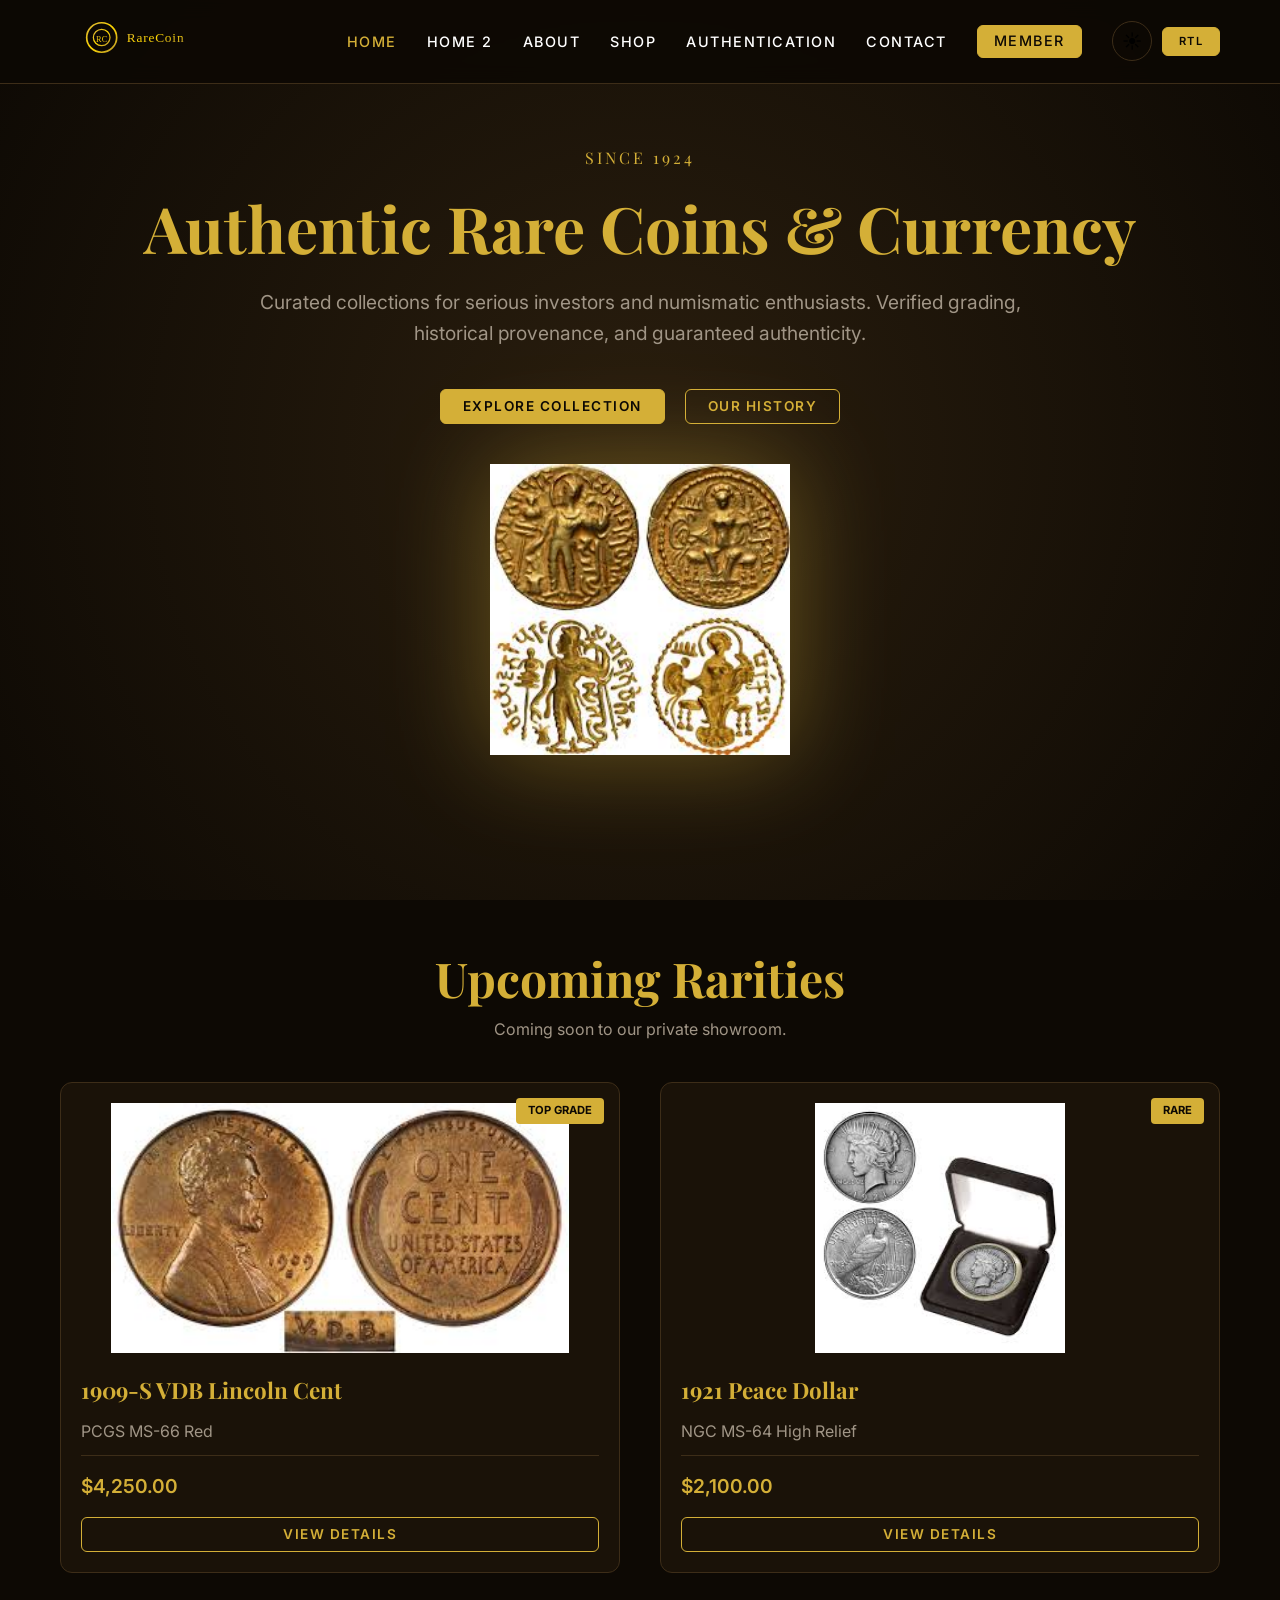
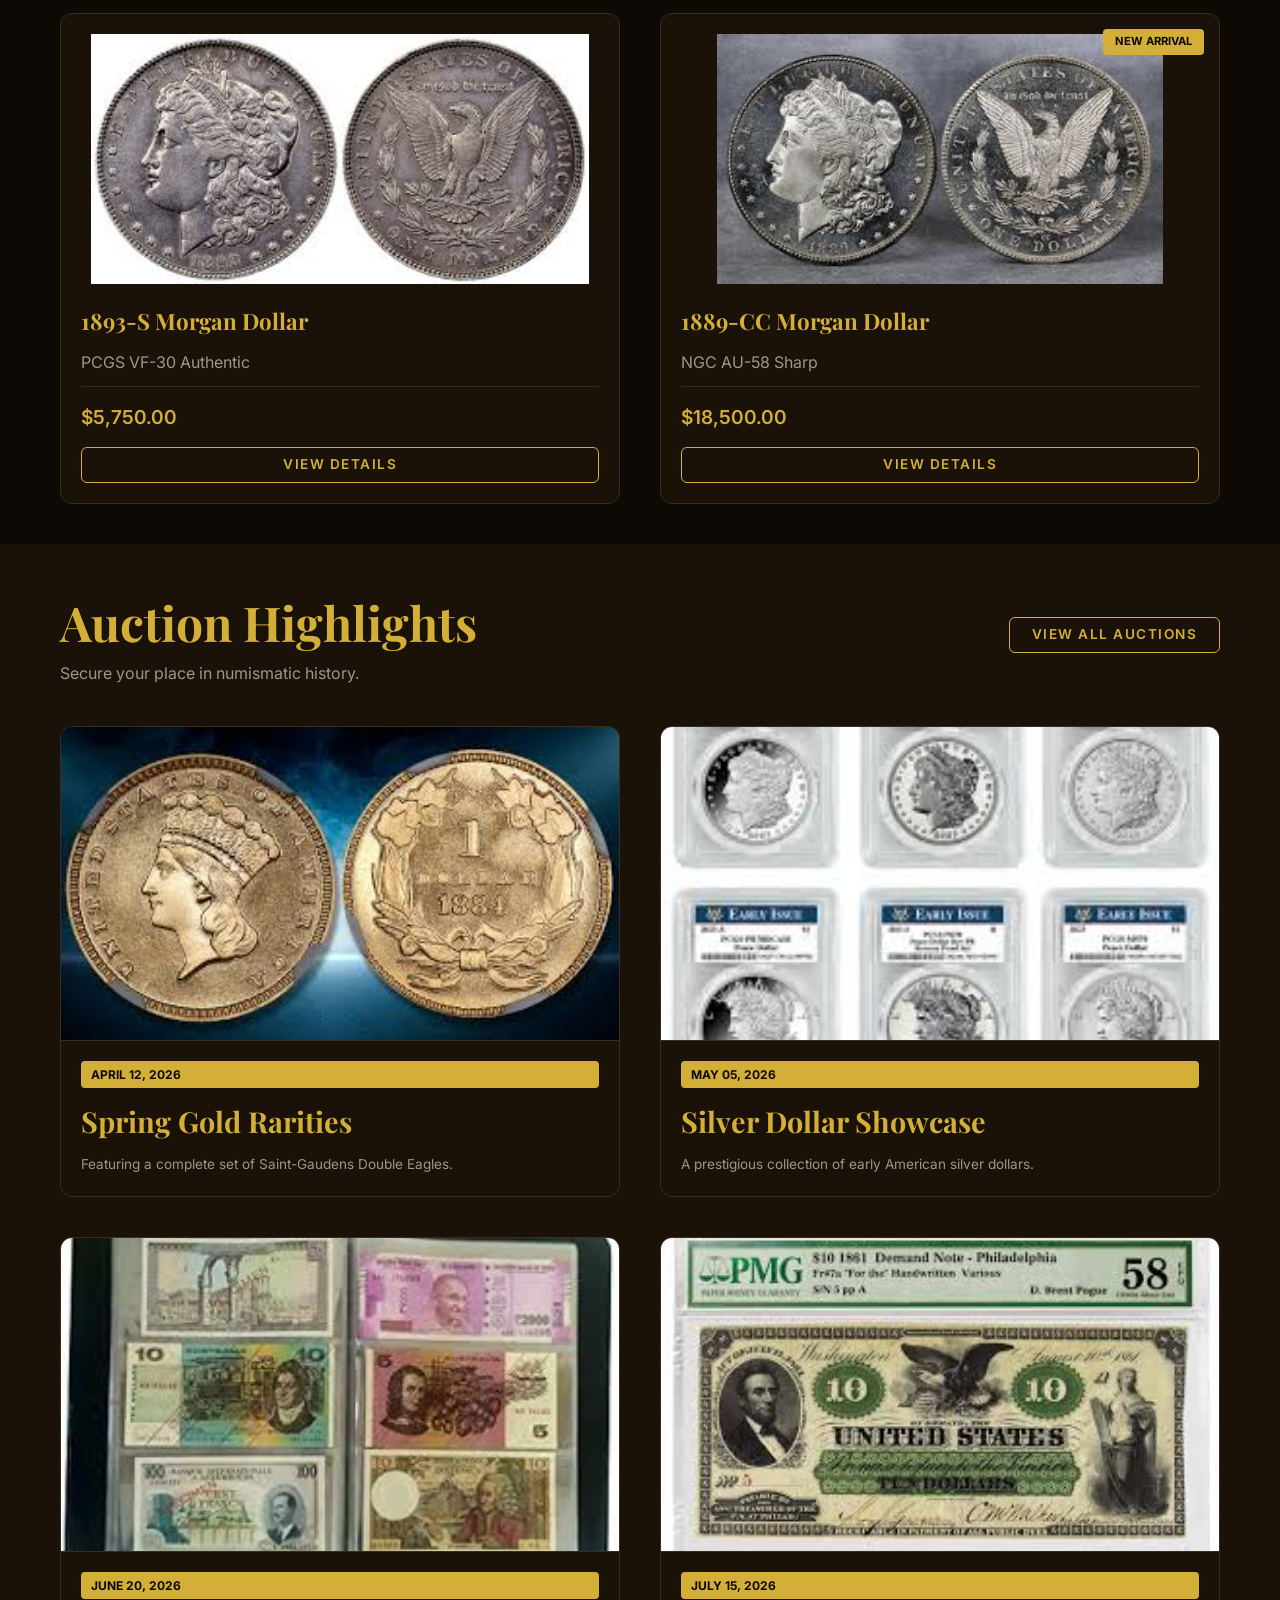
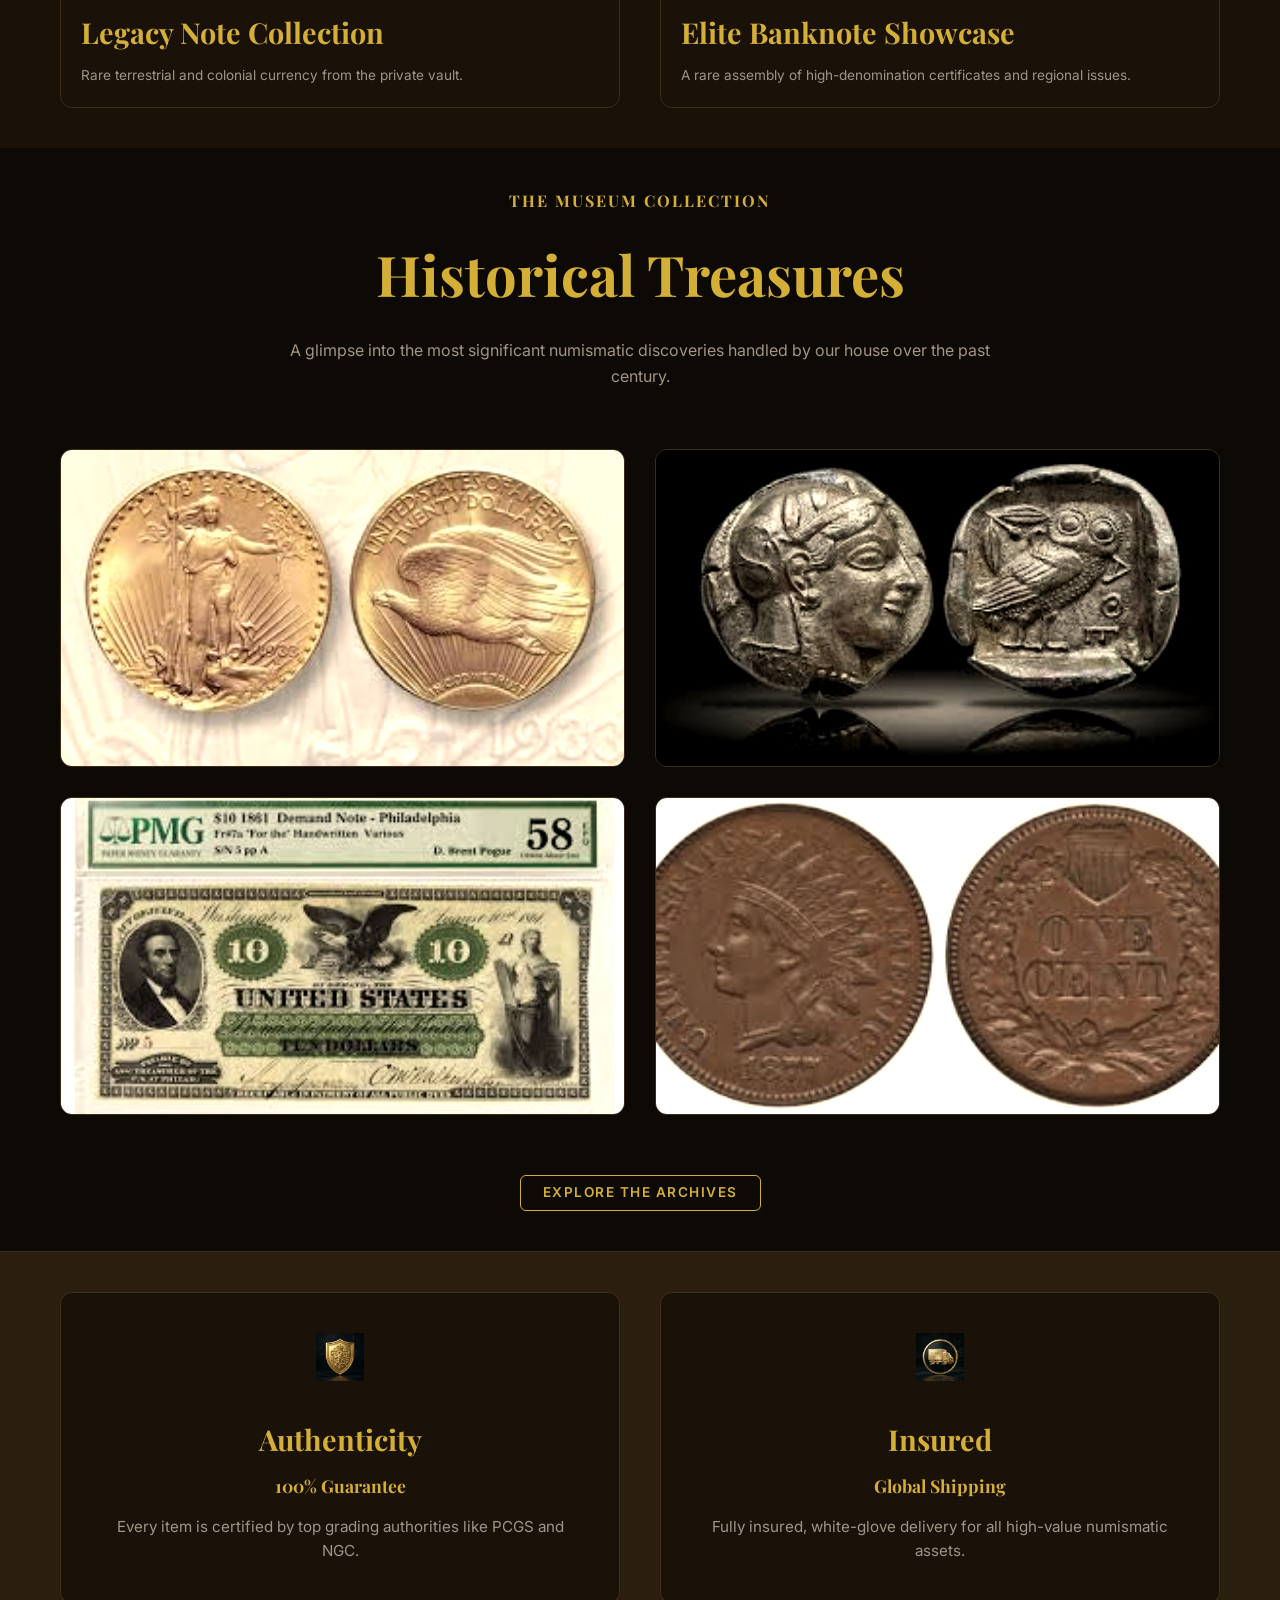
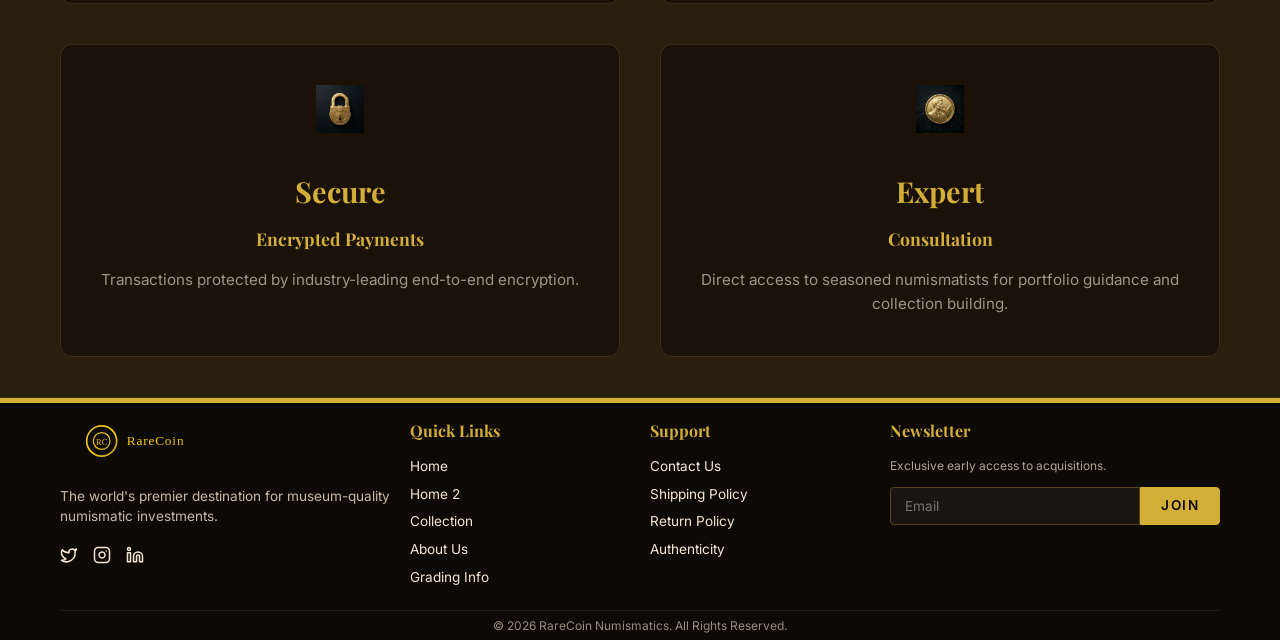
==== commit d4fb790a: "int3" ====
--- a/index.html
+++ b/index.html
@@ -352,7 +352,7 @@
                     <h4>Quick Links</h4>
                     <ul>
                         <li><a href="index.html">Home</a></li>
-                        <li><a href="index2.html">Home 2 (Alt)</a></li>
+                        <li><a href="index2.html">Home 2 </a></li>
                         <li><a href="shop.html">Collection</a></li>
                         <li><a href="about.html">About Us</a></li>
                         <li><a href="grading.html">Grading Info</a></li>
--- a/css/styles.css
+++ b/css/styles.css
@@ -2393,6 +2393,10 @@
 }
 
 @media (max-width: 600px) {
+    .tiers-grid {
+        grid-template-columns: 1fr;
+    }
+
     .process-timeline {
         grid-template-columns: 1fr;
         gap: 30px;
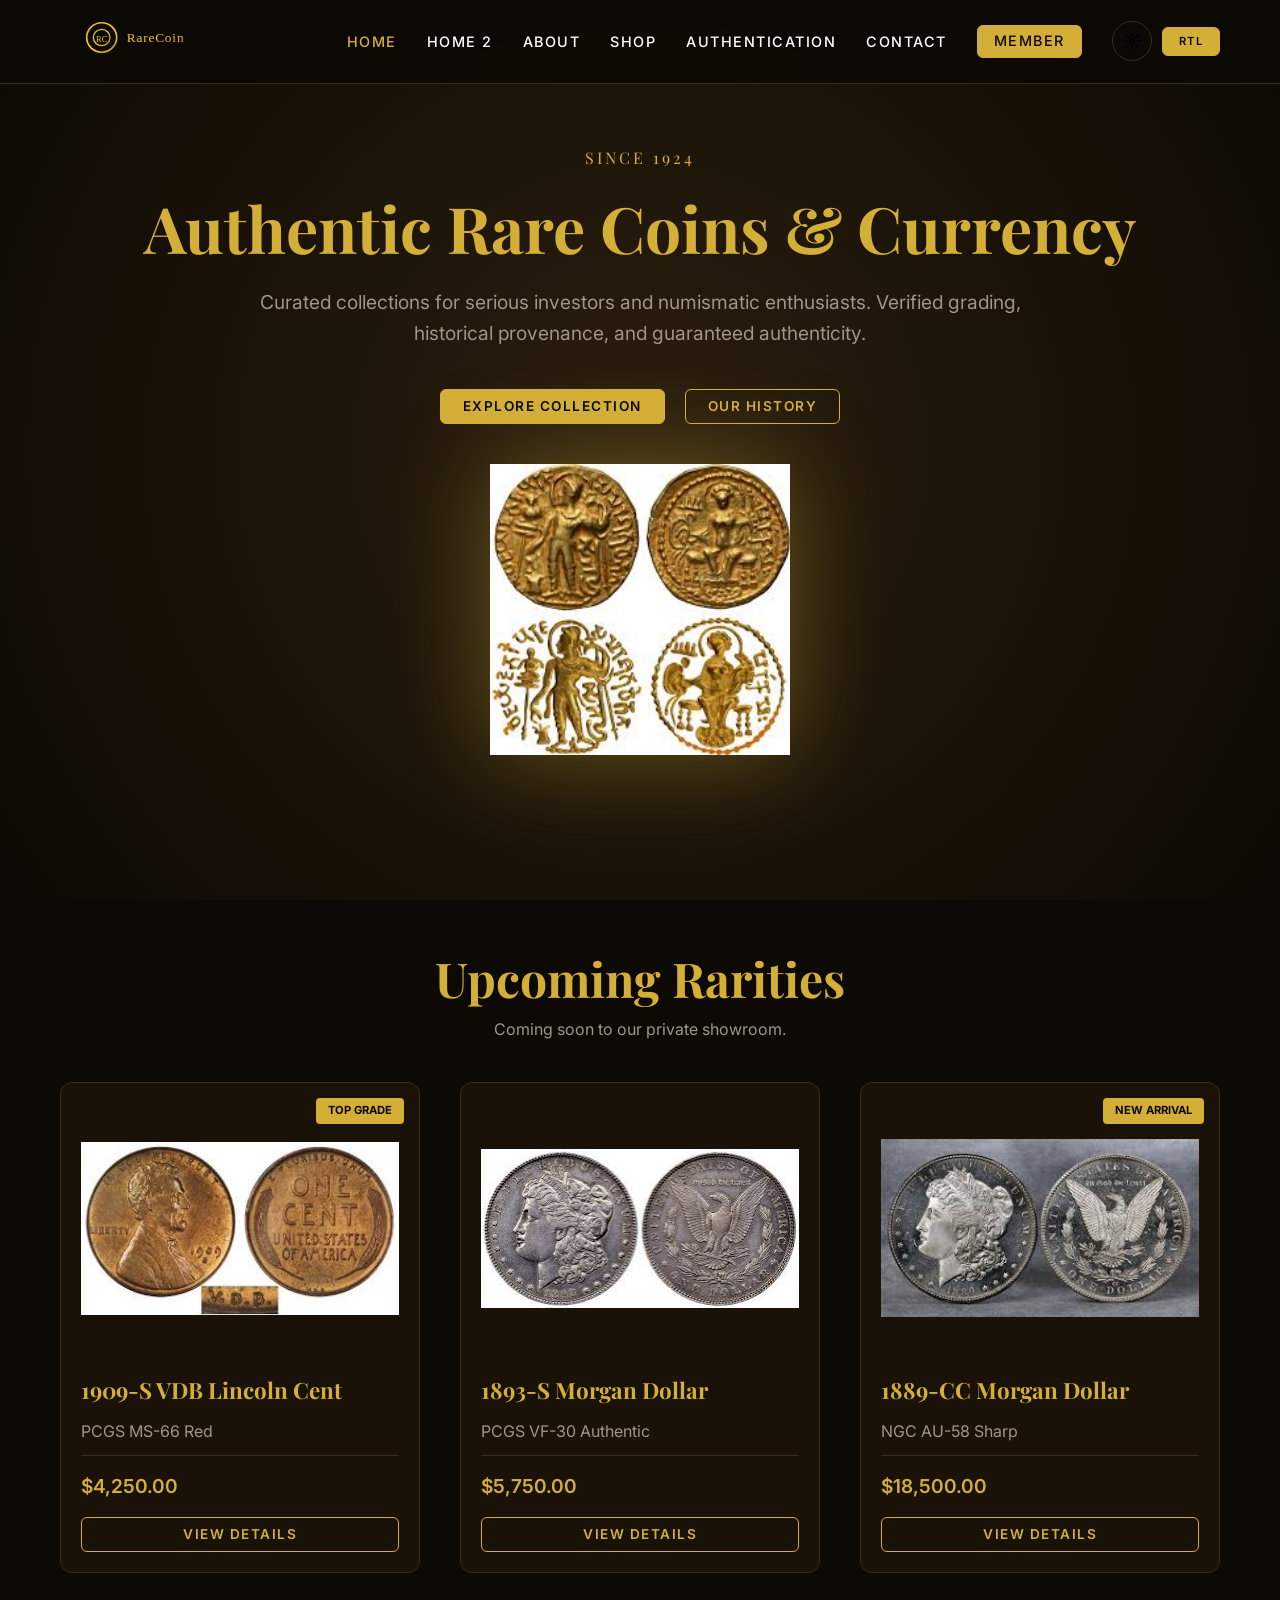
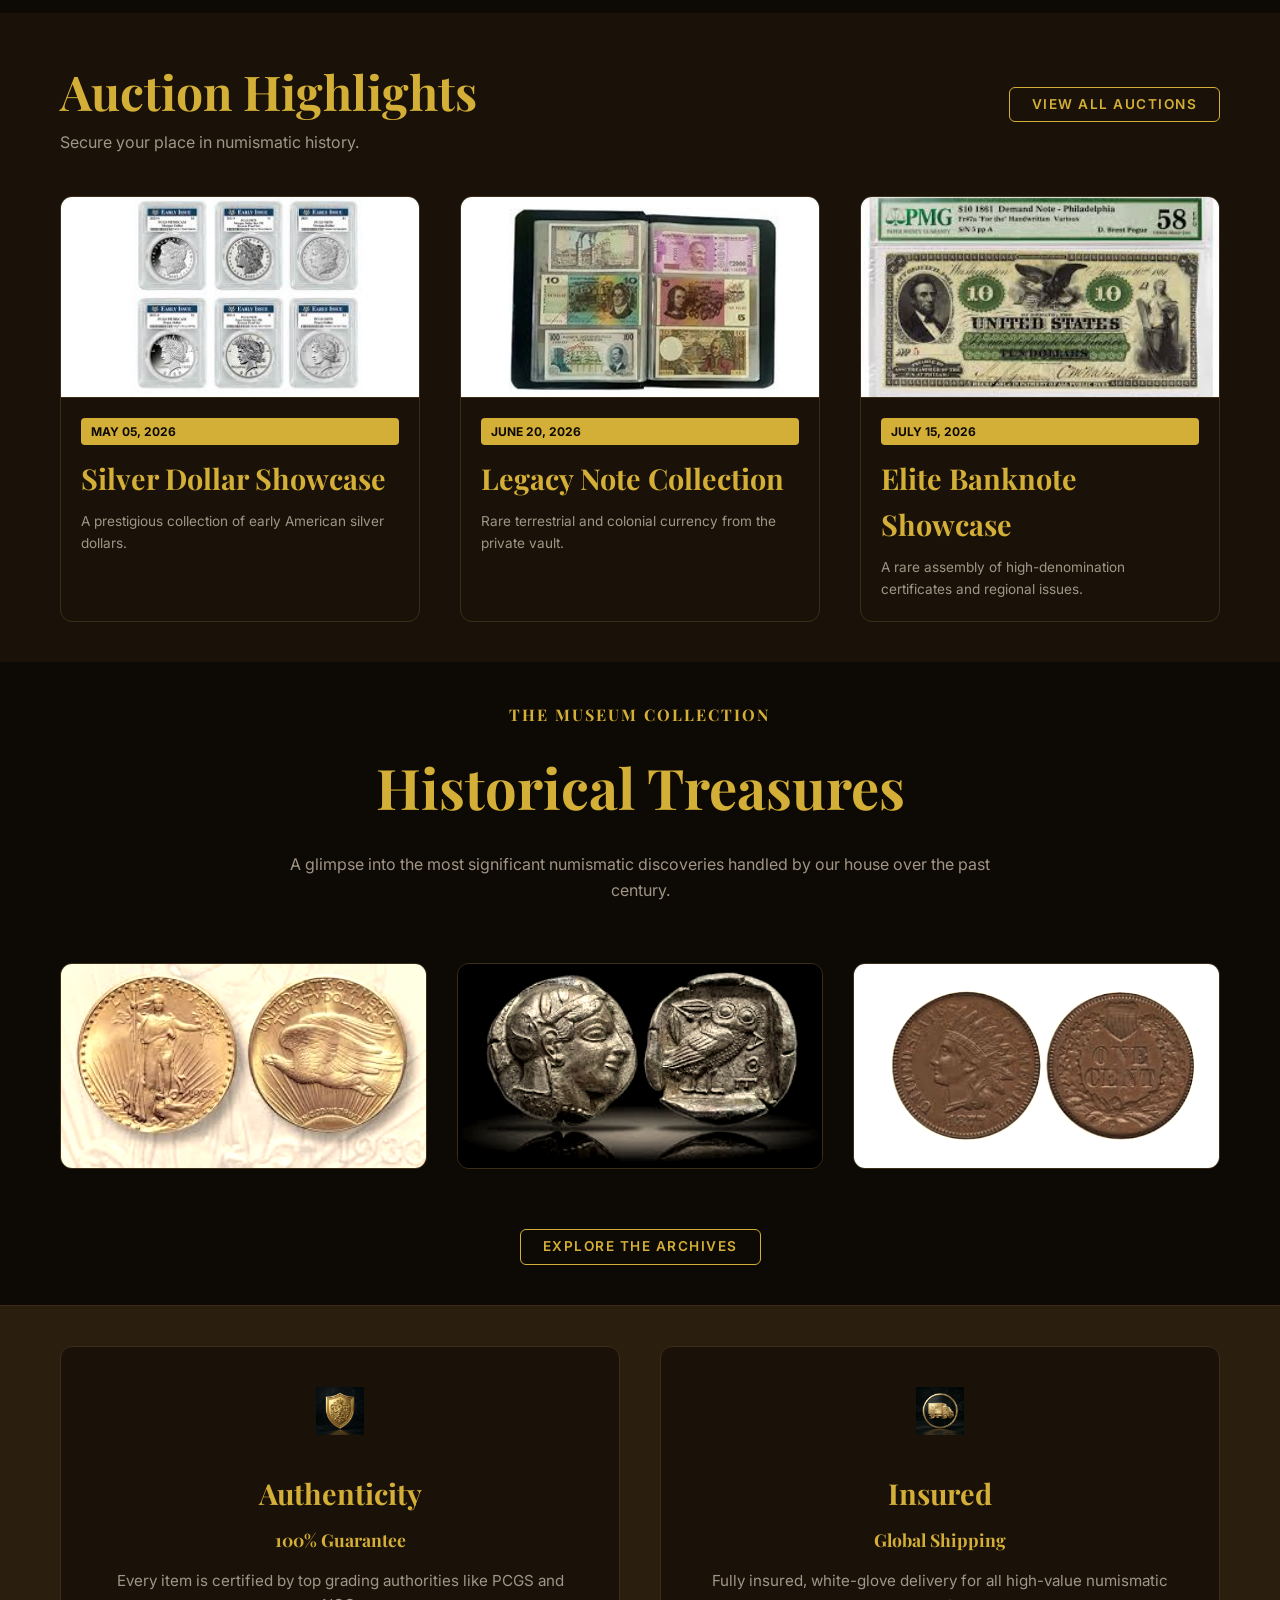
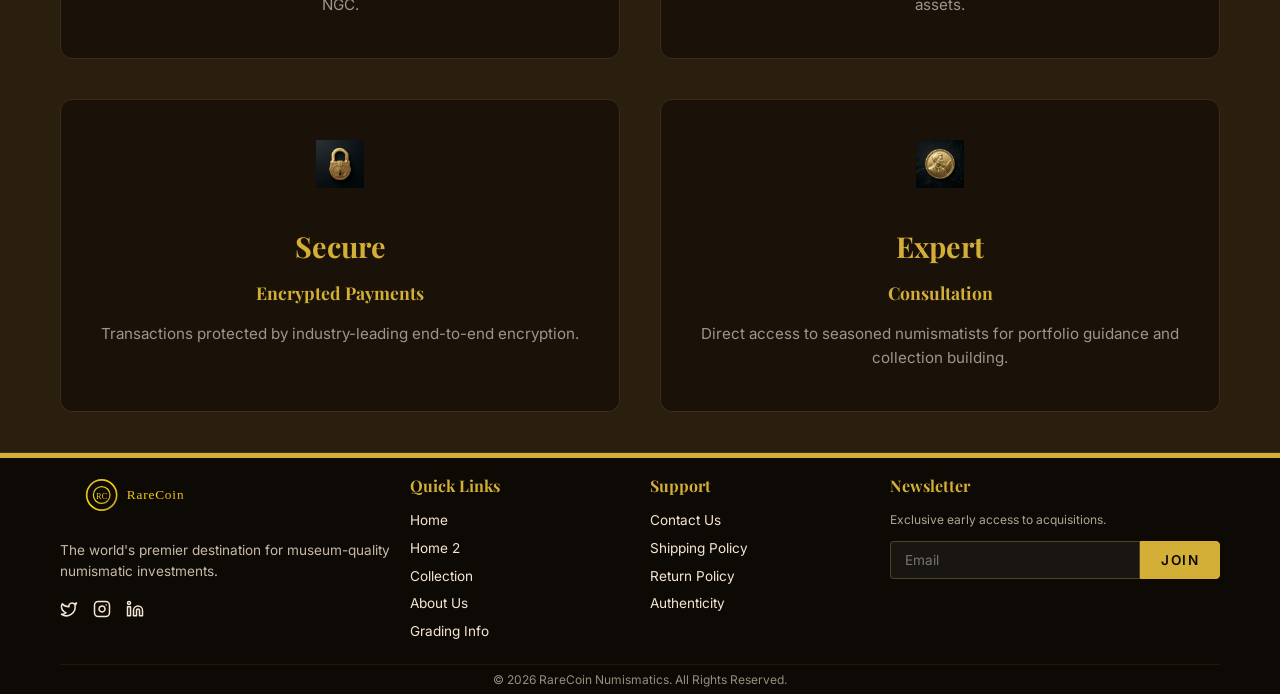
==== commit 9bb01d59: "secondClientCorrections" ====
--- a/index.html
+++ b/index.html
@@ -80,7 +80,7 @@
                     <p style="color: var(--text-muted);">Coming soon to our private showroom.</p>
                 </div>
 
-                <div class="product-grid grid-2x2">
+                <div class="product-grid grid-1x3">
                     <!-- Featured Product 1 -->
                     <div class="product-card">
                         <span class="product-badge">Top Grade</span>
@@ -95,7 +95,7 @@
                         </div>
                     </div>
                     <!-- Featured Product 2 -->
-                    <div class="product-card">
+                    <!-- <div class="product-card">
                         <span class="product-badge">Rare</span>
                         <img src="assets/1921 High Relief Peace Dollar.jfif" alt="1921 High Relief Peace Dollar">
                         <div class="product-info">
@@ -106,7 +106,7 @@
                                 <a href="product.html?id=2" class="btn btn-outline">View Details</a>
                             </div>
                         </div>
-                    </div>
+                    </div> -->
                     <!-- Featured Product 3 -->
                     <div class="product-card">
                         <img src="assets/1893-S Morgan Dollar.jfif" alt="1893-S Morgan Silver Dollar">
@@ -147,8 +147,8 @@
                     <a href="#" class="btn btn-outline">View All Auctions</a>
                 </div>
 
-                <div class="auction-grid">
-                    <div class="auction-card">
+                <div class="auction-grid grid-1x3">
+                    <!-- <div class="auction-card">
                         <img src="assets/Spring Gold Rarities.jfif" alt="Spring Gold Rarities" class="auction-image">
                         <div class="auction-content">
                             <span class="auction-date">APRIL 12, 2026</span>
@@ -156,7 +156,7 @@
                             <p style="color: var(--text-muted); font-size: 0.85rem; margin-top: 10px;">Featuring a
                                 complete set of Saint-Gaudens Double Eagles.</p>
                         </div>
-                    </div>
+                    </div> -->
                     <div class="auction-card">
                         <img src="assets/Silver Dollar Showcase.jfif" alt="Silver Dollar Showcase"
                             class="auction-image">
@@ -204,7 +204,7 @@
                         into the most significant numismatic discoveries handled by our house over the past century.</p>
                 </div>
 
-                <div class="gallery-grid">
+                <div class="gallery-grid grid-1x3">
                     <!-- Gallery Item 1 -->
                     <div class="gallery-item">
                         <img src="assets/1933 Saint-Gaudens Double Eagle.jfif" alt="1933 Saint-Gaudens Double Eagle">
@@ -229,7 +229,7 @@
                     </div>
 
                     <!-- Gallery Item 3 -->
-                    <div class="gallery-item">
+                    <!-- <div class="gallery-item">
                         <img src="assets/1861 10 demand Note.jfif" alt="1861 $10 Demand Note">
                         <div class="gallery-overlay">
                             <div class="gallery-content">
@@ -237,7 +237,7 @@
                                 <p>A rare specimen of early American paper currency, featuring Abraham Lincoln.</p>
                             </div>
                         </div>
-                    </div>
+                    </div> -->
                     <!-- Added 4th Gallery Item -->
                     <div class="gallery-item">
                         <img src="assets/1877 Indian Head Cent.jfif" alt="1877 Indian Head Cent">
--- a/css/styles.css
+++ b/css/styles.css
@@ -514,33 +514,6 @@
 }
 
 
-/* Specific 2x2 grid for featured sections */
-.grid-2x2 {
-    grid-template-columns: repeat(2, 1fr);
-    max-width: 1200px;
-    /* Increased from 900px */
-    margin: 0 auto;
-}
-
-@media (max-width: 768px) {
-    .grid-2x2 {
-        max-width: 100% !important;
-    }
-}
-
-@media (max-width: 1024px) {
-    .product-grid {
-        grid-template-columns: repeat(2, 1fr);
-        /* Enforce 2 columns on tablet */
-    }
-}
-
-@media (max-width: 768px) {
-    .product-grid {
-        grid-template-columns: 1fr;
-        /* 1 column on mobile */
-    }
-}
 
 .product-card {
     background: var(--surface-color);
@@ -1272,6 +1245,8 @@
         grid-template-columns: 1fr;
     }
 }
+
+/* Global Grid Utilities - Moved here to ensure overrides */
 
 /* Mobile Responsive */
 @media (max-width: 768px) {
@@ -2277,15 +2252,24 @@
     text-align: center;
     width: 100%;
     color: var(--primary-color);
-    font-size: 1.8rem;
+    font-size: 1.4rem; /* Reduced from 1.8rem */
     margin-bottom: 20px;
+    min-height: 2.8rem; /* Ensures 2 lines of text align */
+    display: flex;
+    align-items: center;
+    justify-content: center;
 }
 
 .info-card p {
     text-align: center;
     width: 100%;
     color: var(--text-muted);
+    font-size: 0.9rem; /* Reduced for a cleaner look */
     line-height: 1.6;
+    min-height: 100px; /* Reduced since text is smaller */
+    display: flex;
+    align-items: center;
+    justify-content: center;
 }
 
 .info-card ul {
@@ -2309,8 +2293,9 @@
     display: flex;
     align-items: center;
     gap: 12px;
-    margin-bottom: 15px;
+    margin-bottom: 12px;
     color: var(--text-muted);
+    font-size: 0.85rem; /* Reduced list item size */
 }
 
 .accent-list li img {
@@ -2919,7 +2904,7 @@
 /* Grading Page Responsive Improvements */
 .grading-services-grid {
     display: grid;
-    grid-template-columns: repeat(2, 1fr);
+    /* Removed fixed 2-column layout to allow grid-1x3 utility to work */
     gap: 60px 40px;
 }
 
@@ -3094,4 +3079,63 @@
     background-color: #ffffff !important;
     color: #1a1208 !important;
     border-color: var(--accent-color);
-}+}
+/* Global Grid Utilities - Ultimate Priority */
+.grid-2x2 {
+    grid-template-columns: repeat(2, 1fr);
+    max-width: 1200px;
+    margin: 0 auto;
+}
+
+.grid-1x3 {
+    grid-template-columns: repeat(3, 1fr);
+    max-width: 1200px;
+    margin: 0 auto;
+}
+
+@media (max-width: 1024px) {
+    .product-grid,
+    .gallery-grid,
+    .auction-grid,
+    .grading-services-grid {
+        grid-template-columns: repeat(2, 1fr);
+    }
+
+    .grid-1x3 {
+        grid-template-columns: 1fr;
+    }
+
+    /* Center alignment for featured and auctions sections */
+    .product-card,
+    .auction-card {
+        text-align: center;
+    }
+
+    .product-info,
+    .product-footer,
+    .auction-content {
+        align-items: center;
+    }
+
+    .auctions .container > .flex {
+        flex-direction: column;
+        gap: 20px;
+        text-align: center;
+    }
+
+    .auctions .container > .flex .btn {
+        margin: 0 auto;
+    }
+}
+
+@media (max-width: 768px) {
+    .product-grid,
+    .gallery-grid,
+    .auction-grid,
+    .grading-services-grid,
+    .grid-1x3,
+    .grid-2x2 {
+        grid-template-columns: 1fr !important;
+        max-width: 100% !important;
+    }
+}
